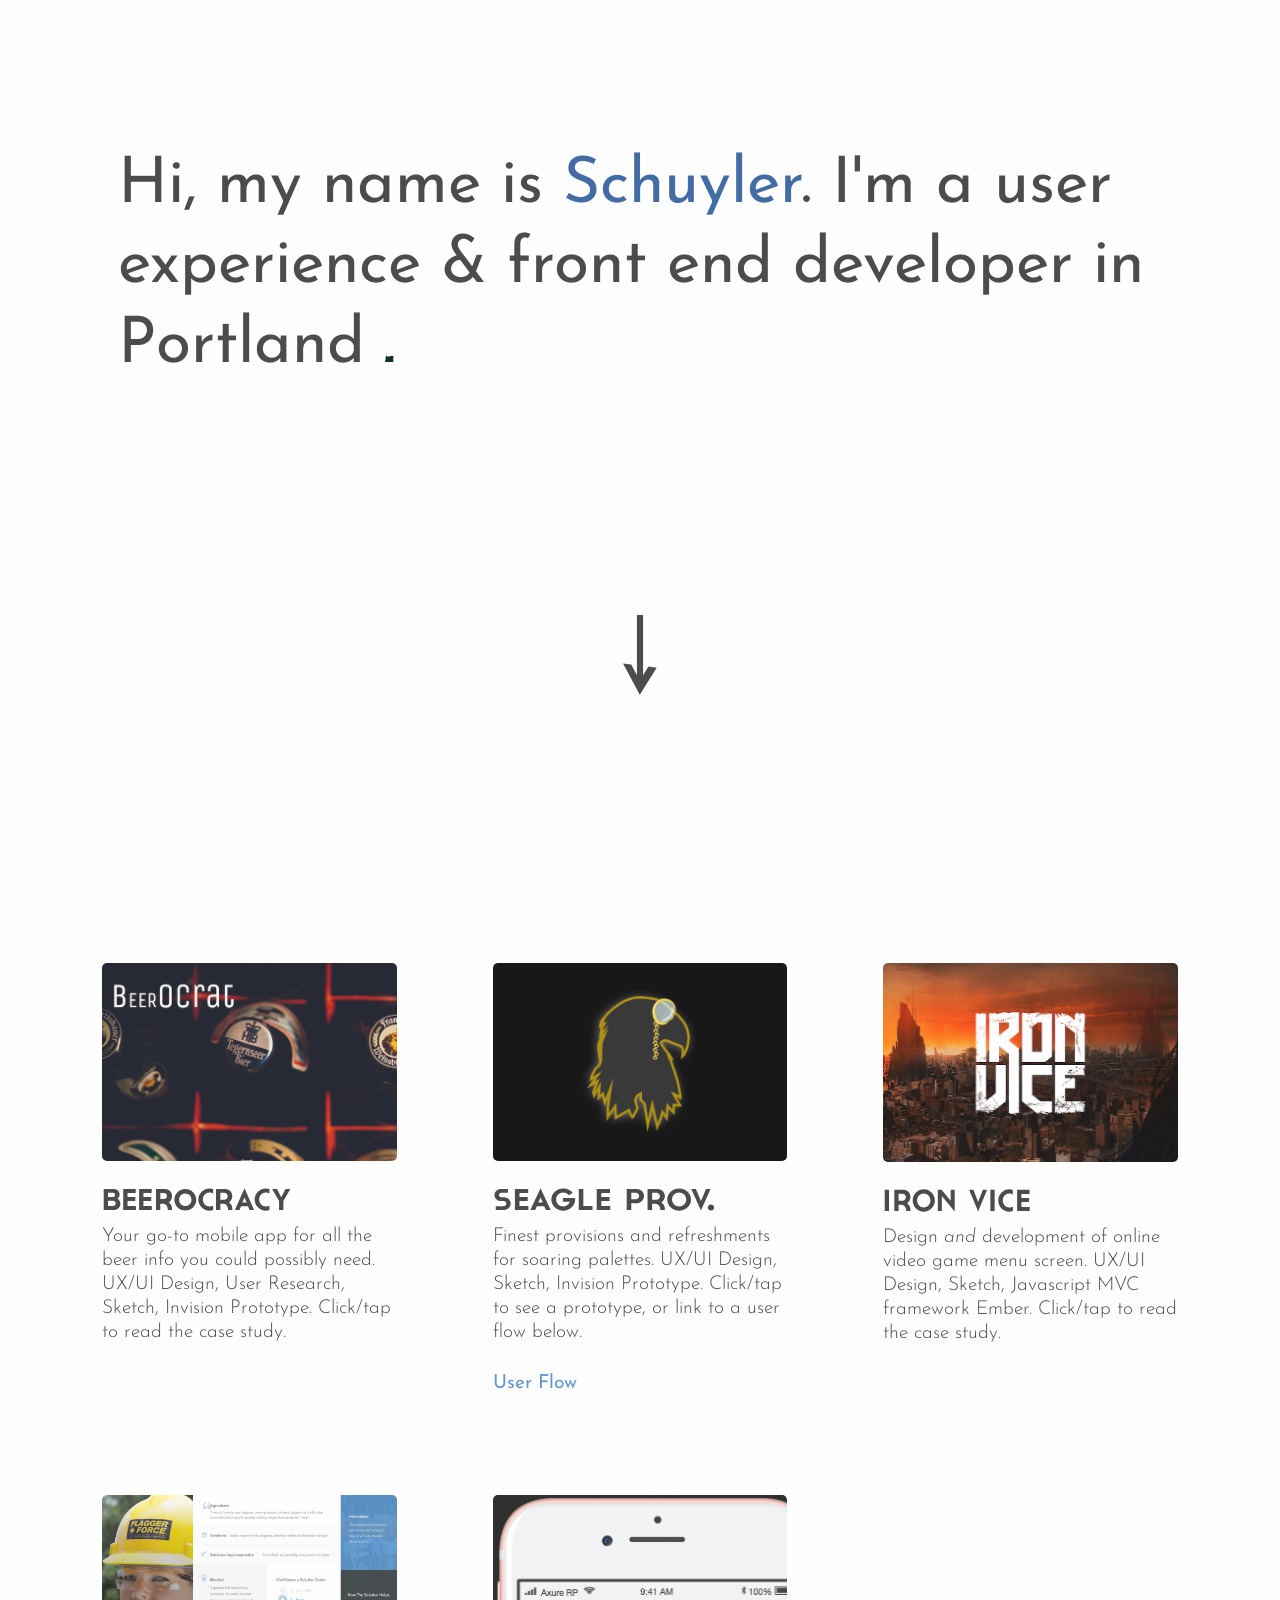
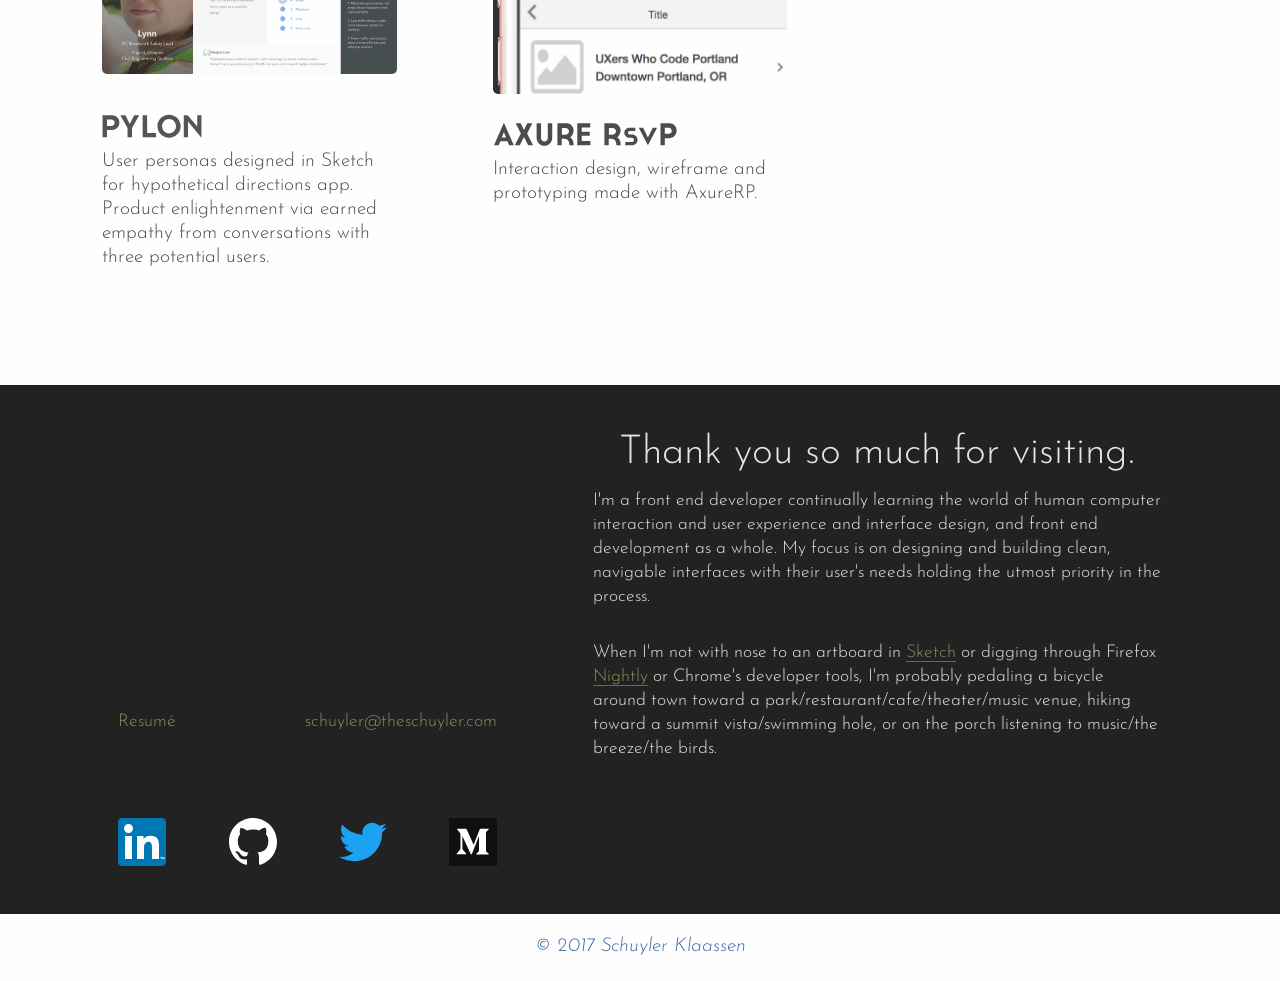
==== index.html @ a5e2790e "thank you, come again" ====
<!DOCTYPE html>
<html lang="en">

<head>
    <meta charset="utf-8">
    <meta http-equiv="x-ua-compatible" content="ie=edge">
    <meta name="viewport" content="width=device-width, initial-scale=1">
    <title>Schuyler Klaassen</title>
    <meta name="description" content="Personal portfolio website of Schuyler Klaassen">

    <link rel="stylesheet" type="" href="styles/css/new_home.css">
    
    <script src="https://cdnjs.cloudflare.com/ajax/libs/jquery/2.1.3/jquery.min.js"></script>
    
</head>

<body>
    <!-- <div id="contain"> -->
    <main>

        <section id="intro">

            <h1>Hi,&nbsp;my&nbsp;name is
                <span class="under"><a title="sky + ler" href="#info">Schuyler</a>.</span><span id="dot" aria-hidden="true">.<br></span> I'm a user experience&nbsp;& front end developer in Portland<span class="period" aria-hidden="true" alt="Here be extraneous content in the form of the outline of Oregon as a period/full-stop">
                    <svg width="9px" height="7px" viewBox="0 0 9 7" version="1.1" xmlns="http://www.w3.org/2000/svg" xmlns:xlink="http://www.w3.org/1999/xlink"><g id="Page-1" stroke="none" stroke-width="1" fill="none" fill-rule="evenodd"><g id="oregon" fill="#0D3326"><path d="M1.64315501,0.711478099 C1.67371301,0.683824098 1.68585701,0.683692098 1.73289302,0.710576099 C1.76281302,0.727648099 1.81979302,0.7588661 1.85948102,0.7799421 C1.90189702,0.802448101 1.93718502,0.841388101 1.94501702,0.874344102 C1.95236502,0.905210103 1.96576302,0.940344104 1.97478302,0.952444104 C2.01563702,1.0071361 2.02151102,1.12026011 1.98633302,1.17396211 C1.94686502,1.23419811 1.95852502,1.27597611 2.01218302,1.26653811 C2.05972502,1.25815611 2.07457502,1.31212211 2.02947502,1.32941411 C1.98514502,1.34644211 1.82029902,1.30004411 1.82029902,1.27056411 C1.82029902,1.25894811 1.78811302,1.25078611 1.74879902,1.25243611 C1.75955702,1.27093811 1.79739702,1.28939611 1.81444702,1.30644611 C1.83149702,1.32349611 1.85959102,1.33744411 1.87686102,1.33744411 C1.89773902,1.33744411 1.90829902,1.36177611 1.90829902,1.40986811 C1.90829902,1.46662811 1.92968302,1.50328012 2.00729902,1.57944412 C2.06174902,1.63288212 2.10581502,1.66711412 2.10522102,1.65552012 C2.10462702,1.64392612 2.06509302,1.59484412 2.01737502,1.54644412 C1.91395302,1.44154811 1.90053302,1.35944411 1.98677302,1.35944411 C2.03950702,1.35944411 2.04280702,1.36553811 2.03627302,1.45118411 L2.02929902,1.54292412 L2.12352502,1.54813812 C2.17535702,1.55099812 2.24184103,1.56912612 2.27125503,1.58839812 C2.30069103,1.60767012 2.36411703,1.62344412 2.41223103,1.62344412 C2.46034503,1.62344412 2.50581903,1.63334412 2.51329903,1.64544412 C2.53268103,1.67679412 2.62688503,1.67263612 2.70797704,1.63684212 C2.79397504,1.59889212 2.96152704,1.53544412 2.97573904,1.53544412 C2.98154704,1.53544412 2.98629904,1.56903812 2.98629904,1.61009012 C2.98629904,1.65829212 2.99879504,1.68953212 3.02158704,1.69826612 C3.04171704,1.70601012 3.05146304,1.72589812 3.04426904,1.74462012 C3.03731704,1.76274812 3.04378504,1.77744412 3.05870104,1.77744412 C3.07355104,1.77744412 3.09808104,1.79724412 3.11319505,1.82144412 C3.12830905,1.84564412 3.15297105,1.86513612 3.16797505,1.86478412 C3.18300105,1.86441012 3.17798505,1.85402612 3.15679905,1.84168412 C3.13561305,1.82934212 3.11829905,1.80727612 3.11829905,1.79262412 C3.11829905,1.77797212 3.09495704,1.74081412 3.06642304,1.71005812 C2.94914104,1.58358012 2.99490104,1.41605011 3.14366505,1.42724811 C3.18416705,1.43030611 3.25896705,1.42540011 3.30987505,1.41633611 C3.46429305,1.38890211 3.49229905,1.40909811 3.49229905,1.54791812 C3.49229905,1.61365412 3.48239905,1.66744412 3.47029905,1.66744412 C3.45725305,1.66744412 3.44829905,1.74811812 3.44829905,1.86544412 L3.44829905,2.06344413 L3.33898105,2.06344413 C3.24499705,2.06344413 3.23135705,2.05805413 3.24165305,2.02494413 C3.21509905,2.04639413 3.21003905,2.07367413 3.21749705,2.08577413 C3.22497705,2.09787413 3.21560505,2.11369213 3.19668505,2.12095213 C3.17778705,2.12821213 3.16229905,2.14845213 3.16229905,2.16594213 C3.16229905,2.18701813 3.17934905,2.17931813 3.21294305,2.14306213 C3.24924305,2.10390213 3.29137305,2.08641213 3.36144305,2.08141813 L3.45929905,2.07444413 L3.46565705,1.88194412 C3.46915505,1.77608012 3.48151905,1.68944412 3.49315705,1.68944412 C3.50479505,1.68944412 3.51429905,1.63519212 3.51429905,1.56886212 C3.51429905,1.40021011 3.69841706,1.37389811 3.74094306,1.53647812 C3.75546306,1.59202812 3.81046306,1.59128012 3.86695906,1.53478412 C3.89718706,1.50455612 3.93095706,1.49329212 3.97145906,1.49998012 C4.00437106,1.50539212 4.03873507,1.51065012 4.04779907,1.51164012 C4.05686307,1.51263012 4.06429907,1.54345212 4.06429907,1.58012612 C4.06429907,1.62036412 4.07796107,1.65206612 4.09875107,1.66005212 C4.12510707,1.67017212 4.13047507,1.69448212 4.12158707,1.76384812 L4.11001507,1.85444412 L4.13419307,1.76835812 C4.15489507,1.69465812 4.15295907,1.67833412 4.12068507,1.65475012 C4.01603106,1.57821212 4.24135507,1.35359211 4.38054907,1.39567811 C4.41115107,1.40494011 4.41715707,1.40043011 4.40382507,1.37829811 C4.46524907,1.41286011 4.47343307,1.43615811 4.43488907,1.41235411 C4.44971707,1.46172211 4.81713908,1.39286211 4.86985108,1.33462811 C4.89035508,1.31196811 4.92108908,1.29344411 4.93816108,1.29344411 C4.95523308,1.29344411 4.99080709,1.28134411 5.01725109,1.26656011 C5.08118309,1.23078811 5.24882309,1.18562211 5.32219309,1.18441211 C5.35585309,1.18386211 5.39829109,1.16221411 5.4211931,1.13394411 C5.4476591,1.10127411 5.4874791,1.08343211 5.5382991,1.08149611 C5.5806491,1.07986811 5.6845991,1.07304811 5.7692991,1.06633811 C5.8539991,1.05962811 5.93429911,1.05353411 5.94771911,1.05278611 C5.96116111,1.05203811 6.00793311,1.02715611 6.05166911,0.997478105 C6.12840511,0.945404104 6.14886511,0.942984104 6.63774912,0.928090103 L7.14429913,0.912668103 L7.14729113,0.965556104 C7.17193113,0.907322103 7.22275113,0.901184103 7.80346315,0.893066103 C8.27373516,0.886466102 8.27573716,0.886642102 8.30042116,0.935790103 C8.31406116,0.962938104 8.34164916,1.0033081 8.36175716,1.02552811 C8.38184316,1.04772611 8.39829916,1.07751411 8.39829916,1.09168211 C8.39829916,1.11542011 8.40764916,1.11953411 8.47780716,1.12661811 C8.49129316,1.12798211 8.51604316,1.14025811 8.53280716,1.15389811 C8.54959316,1.16753811 8.58204316,1.18225611 8.60494516,1.18656811 C8.64456716,1.19407011 8.66568717,1.21954611 8.69356117,1.29344411 C8.70042517,1.31159411 8.71826717,1.34353811 8.73320517,1.36441611 C8.75533717,1.39532611 8.75331317,1.41437811 8.72235917,1.46680411 C8.70141517,1.50224612 8.68429917,1.54516812 8.68429917,1.56221812 C8.68429917,1.57926812 8.66126517,1.64207812 8.63310516,1.70183012 C8.60494516,1.76156012 8.56950316,1.86984412 8.55436716,1.94244413 C8.50110516,2.19775413 8.42185412,2.24378046 8.42968612,2.29209246 C8.44557012,2.38994847 8.33997716,2.65885214 8.26240516,2.69420614 C8.22430116,2.71156414 8.19715316,2.76011814 8.15856515,2.87990815 C8.12983315,2.96911815 8.09164115,3.06453215 8.07366715,3.09194415 C8.03582715,3.14969415 8.01846915,3.31124015 8.04812515,3.32956616 C8.08143315,3.35015816 8.07087315,3.40544416 8.03360515,3.40544416 C7.94417515,3.40544416 8.13498115,3.51746816 8.23193516,3.52189016 C8.29868316,3.52492616 8.33203516,3.53627816 8.33214516,3.55601216 C8.33223316,3.57227016 8.35141716,3.59055216 8.37478116,3.59666816 C8.42095916,3.60874616 8.41332516,3.66673816 8.36144916,3.69804416 C8.32649116,3.71914216 8.32286116,3.79301817 8.35579516,3.81336817 C8.36873116,3.82135417 8.37233916,3.84421217 8.36382516,3.86416617 C8.35531116,3.88412017 8.34961316,3.92317017 8.35115316,3.95095617 C8.35271516,3.97874217 8.34021916,4.02329217 8.32338916,4.04995617 C8.29707716,4.09169017 8.30204916,4.28964618 8.35907316,5.4691102 C8.39550516,6.22296222 8.42007916,6.84499023 8.41367716,6.85139223 C8.40727516,6.85779423 8.22546716,6.87165423 8.00966915,6.88217023 C7.79387115,6.89270823 7.51088514,6.90692023 7.38079914,6.91376223 L7.14429913,6.92623623 L7.14302313,6.74434023 C7.14234113,6.64428423 7.13398113,6.52284422 7.12447713,6.47444422 C7.11424713,6.42230422 7.11156313,6.49525622 7.11787713,6.65345823 L7.12854713,6.92049423 L6.75692312,6.93387023 C6.55252112,6.94124023 6.26403511,6.95164623 6.11579911,6.95701423 C5.91694111,6.96418623 5.8462111,6.95989623 5.8459691,6.94060223 C5.8179851,6.95730023 5.5662171,6.96693623 4.96079909,6.97274423 L4.10829907,6.98095023 L2.52429903,6.94286823 L2.52033903,6.84065623 L2.51637903,6.73844423 L2.50812903,6.84294423 L2.49987903,6.94744423 L2.08616902,6.94744423 C1.85862302,6.94744423 1.62683101,6.94119623 1.57106101,6.93354023 L1.46968501,6.91965823 L1.46268901,6.67504023 L1.45571501,6.43044422 L1.45100701,6.68967023 L1.44629901,6.94891823 L1.121799,6.93422223 C0.940100998,6.92599423 0.783328995,6.90872423 0.765574994,6.89499623 C0.767598994,6.92645623 0.737040994,6.92966823 0.56799299,6.92036223 C0.330238985,6.90727223 0.228180983,6.84103023 0.207984982,6.68665623 C0.202220982,6.64254623 0.184664982,6.54447023 0.168978981,6.46874622 C0.142446981,6.34061822 0.143348981,6.32891422 0.182046982,6.30062222 C0.217136982,6.27497022 0.219094982,6.26474022 0.194652982,6.23528222 C0.173554981,6.20985022 0.171464981,6.18378022 0.186974982,6.13929622 C0.216432982,6.05477221 0.195620982,5.94004221 0.13272298,5.84029421 C0.0452949786,5.70165021 0.0393989784,5.66889221 0.0854229794,5.5779442 C0.163258981,5.4241862 0.452448987,5.4995142 0.438896987,5.67001421 C0.437400987,5.68895621 0.441316987,5.75570421 0.447608987,5.81833821 L0.459070988,5.93223221 L0.540184989,5.92068221 C0.58997099,5.91357621 0.643848992,5.88524021 0.679686992,5.84729021 C0.711784993,5.81330021 0.756334994,5.78078421 0.778686994,5.77502021 C0.806230995,5.76791421 0.799850995,5.76373421 0.758798994,5.76199621 C0.720694993,5.76039021 0.698298993,5.77073021 0.698298993,5.78991421 C0.698298993,5.82764421 0.618790991,5.88099421 0.540778989,5.89562421 C0.478672988,5.90726221 0.433902987,5.77744021 0.468706988,5.68669021 C0.498076988,5.6101742 0.354922985,5.4734442 0.245450983,5.4734442 C0.13300898,5.4734442 0.136242981,5.4842902 0.189680982,5.2860042 C0.212450982,5.2015462 0.237376983,5.10520819 0.245098983,5.07194419 C0.254558983,5.03117819 0.273258983,5.01144419 0.302452984,5.01144419 C0.336178985,5.01144419 0.348982985,4.99140219 0.360246985,4.92091419 C0.371356986,4.85150419 0.379364986,4.83867819 0.394610986,4.86591419 C0.431196987,4.93132019 0.507624989,4.91112419 0.489122988,4.84094419 C0.480366988,4.80765819 0.471852988,4.76275619 0.470246988,4.74110819 C0.468618988,4.71948219 0.455154987,4.69429218 0.440326987,4.68514018 C0.400088986,4.66032418 0.447036987,4.50621418 0.495832988,4.50289218 C0.463954988,4.48221218 0.461006988,4.47176218 0.479772988,4.43671618 C0.504082988,4.39126418 0.679598992,4.39498218 0.730198993,4.44201818 C0.760954994,4.47059618 0.786298995,4.46569018 0.786298995,4.43112818 C0.786298995,4.39168218 0.740076994,4.35419418 0.680148992,4.34504218 C0.493258988,4.31653018 0.474800988,4.14924217 0.656366992,4.12953017 L0.775298994,4.11661617 L0.658258992,4.11303017 C0.543704989,4.10951017 0.479222988,4.01114817 0.59080699,4.01011417 C0.627722991,4.00976217 0.698298993,3.96083417 0.698298993,3.93557817 C0.698298993,3.92761417 0.670490992,3.91058617 0.636522991,3.89778217 L0.57474699,3.87446217 L0.59564699,3.69494216 L0.616546991,3.51544416 L0.706922993,3.51159416 L0.797298995,3.50776616 L0.701598993,3.49923016 C0.615490991,3.49155216 0.607174991,3.48587616 0.618790991,3.44258016 C0.625896991,3.41609216 0.631836991,3.37713016 0.631990991,3.35594416 C0.632166991,3.33478016 0.639734991,3.31861016 0.648798992,3.32004016 C0.745774994,3.33535216 0.765860994,3.29700615 0.696956993,3.22810215 C0.640284991,3.17143015 0.647698992,3.08644415 0.709298993,3.08644415 C0.760932994,3.08644415 0.808298995,3.05949415 0.808298995,3.03014615 C0.808298995,3.01875015 0.793448995,3.00944415 0.775298994,3.00944415 C0.757148994,3.00944415 0.742298994,2.99884015 0.742298994,2.98588215 C0.742298994,2.97290215 0.729054993,2.94905415 0.712862993,2.93286215 C0.674802992,2.89482415 0.686682992,2.66745414 0.730154993,2.60108014 C0.747468994,2.57465814 0.756136994,2.53200014 0.749404994,2.50628214 C0.725688993,2.41555414 0.796550995,2.34944413 0.917550997,2.34944413 L1.025769,2.34944413 L1.034195,2.44294414 C1.041499,2.52403614 1.043127,2.51965814 1.046449,2.40994414 C1.049419,2.31252813 1.042995,2.28344413 1.018509,2.28344413 C0.996398999,2.28344413 0.984188999,2.25161013 0.978468999,2.17894413 L0.970218999,2.07444413 L0.966258999,2.18833813 C0.963068998,2.28034213 0.969690999,2.30414613 1.000799,2.31228613 C1.021963,2.31780813 0.976752999,2.32348413 0.900324997,2.32489213 C0.751692994,2.32762013 0.732772993,2.29552213 0.822532995,2.19302413 C0.844906996,2.16746013 0.847854996,2.14262213 0.833114996,2.10385813 C0.820112995,2.06962613 0.820772995,2.03570213 0.834940996,2.01038013 C0.849768996,1.98387013 0.849878996,1.95463213 0.835248996,1.92253412 C0.819408995,1.88775212 0.821542995,1.86317812 0.842970996,1.83389612 C0.863848996,1.80531812 0.866202996,1.78142612 0.850934996,1.75289212 C0.834346996,1.72189412 0.836282996,1.71511812 0.859272996,1.72394012 C0.902040997,1.74035212 0.948790998,1.67620012 0.928286998,1.62923012 C0.918980997,1.60789012 0.913348997,1.57808012 0.915790997,1.56294412 C0.918232997,1.54780812 0.903866997,1.53544412 0.883868997,1.53544412 C0.839186996,1.53544412 0.859250996,1.42487211 0.909058997,1.39684411 C0.953828998,1.37163211 0.947580998,1.32087811 0.896298997,1.29344411 C0.837756996,1.26211611 0.840462996,1.22817011 0.901798997,1.22445211 L0.951298998,1.22146011 L0.901446997,1.21186811 C0.843894996,1.20082411 0.834170996,1.01437411 0.886750997,0.930444103 C0.905626997,0.900326103 0.909102997,0.853488102 0.897794997,0.7819441 C0.878610997,0.660570097 0.879358997,0.659954097 0.957590998,0.732510099 C1.044117,0.812722101 1.105475,0.7558521 1.040707,0.655444097 C1.096103,0.690820098 1.192441,0.683252098 1.251357,0.634170097 C1.31704901,0.579456096 1.30523501,0.576684096 1.38986901,0.666444098 C1.46983901,0.751232099 1.57799101,0.7704601 1.64315501,0.711478099 Z"id="Shape"></path></g></g></svg></span>
            </h1>
            <div class="chevron hop">
                <img src="img/ArrowJosefin2.svg" alt="">
            </div>

        </section>

        <section id="work">

            <article class="tile">
                <a class="project" href="beerocrat-casestudy.html" target="_blank">
                    <img class="card" src="img/beerocrat-search-page.png" alt="Beerocrat mobile app design Sketch Invision Prototype">

                    <div class="svg-title beer"></div>
                    
                    <p class="desc">Your go-to mobile app for all the beer info you could possibly need. UX/UI Design, User Research,
                        Sketch, Invision Prototype. Click/tap to read the case study.</p>
                </a>
            </article>

            <article class="tile">
                <a class="project" href="https://invis.io/PED0DJARA" target="_blank">
                    
                    <img class="card" src="img/Seagle_noeye_logo.png" alt="Seagle Food Shop, Caterer">
                    
                    <div class="svg-title seagle"></div>

                    <p class="desc">Finest provisions and refreshments for soaring palettes. UX/UI Design, Sketch, Invision Prototype.
                    Click/tap to see a prototype, or link to a user flow below.</p>
                    
                </a>
                <a class="link" href="seagle-flow.html" target="_blank">User Flow</a>

            </article>

            <article class="tile">

                <a class="project" href="ironvice-casestudy.html" target="_blank">
                    <img class="card" src="img/IronViceWebsite.png" alt="Iron Vice Intro .png Javascript MVC Ember">
                    
                    <div class="svg-title ironvice"></div>
                    
                    <p class="desc">Design <i>and</i> development of online video game menu screen. UX/UI Design, Sketch, Javascript MVC framework Ember. Click/tap to read the case study.</p>
                </a>
            </article>
            
            <article class="tile" id="page">
                <a id="modal_open" class="project" data-action="modal-open">
                    <picture>
                        <source class="card" srcset="img/Persona-Lynn90.webp" type="image/webp" />
                        <source class="card" srcset="img/Persona-Lynn90.jpg" type="image/jpeg" />
                        <img class="card" src="img/Persona-Lynn90.jpg" alt="card cover image for pylon app user personas modal." />
                    </picture>
                    <div class="svg-title pylon"></div>

                    <p class="desc">User personas designed in Sketch for hypothetical directions app. Product enlightenment via earned empathy from conversations with three potential users.</p>
                </a>
            </article>

            <article class="tile">
                
                <a class="project" href="rsvp.html" target="_blank">
                    <img class="card" src="img/axure-iphone.png" alt="Screenshot of wireframe, prototype example in Axure RP">
            
                    <div class="svg-title axure"></div>
            
                    <p class="desc">Interaction design, wireframe and prototyping made with AxureRP.<br><br></p>
                </a>
            </article>

                                <div id="lightbox" class="modal-overlay" aria-hidden="true" aria-labelledby="modal_title" role="dialog">


                                    <div class="bxslider" id="modal_holder">
                                        <h3 id="modal_title">User Personas - Pylon</h3>
                                        <picture class="lynn">
                                            <source srcset="img/Persona-Lynn90.webp" type="image/webp"/> 
                                            <source srcset="img/Persona-Lynn90.jpg" type="image/jpeg"/> 
                                            <img src="img/Persona-Lynn90.jpg" alt="card cover image for pylon app user personas modal." />
                                        </picture>
                                        <hr>
                                        <picture class="amanda">
                                            <source srcset="img/Persona-Amanda90.webp" type="image/webp" />
                                            <source srcset="img/Persona-Amanda90.jpg" type="image/jpeg" />
                                            <img src="img/Persona-Amanda90.jpg" alt="">
                                        </picture>
                                        <hr>
                                        <picture class="walter">
                                            <source srcset="img/Persona-Walter90.webp" type="image/webp" />
                                            <source srcset="img/Persona-Walter90.jpg" type="image/jpeg" />
                                            <img src="img/Persona-Walter90.jpg" alt="">
                                        </picture>
                                        
                                        <button class="btn-close" id="modal_close" type="button" aria-label="close">
                                            &times;
                                        </button>
                                    </div>
                                </div>

        </section>

        <section id="info">

            <div class="info-container">
                <article class="contact_info">
    
                    <div class="self" title="So meta, dog">
                    </div>
    
                    <div class="access">
    
                        <a target="_blank" class="personal" href="img/SchuylerKlaassen.pdf">Resumé</a>
    
                        <a class="personal" href="mailto:schuyler@theschuyler.com">schuyler@theschuyler.com</a>
                    </div>
    
                    <div class="icon-row">
    
                        <a class="social" title="Linkedin Account" href="https://www.linkedin.com/in/schuylermarinus/">
                            <div class="logo linkedin"></div>
                        </a>
                        <a class="social" title="Github Account" href="https://github.com/schuylermk ">
                            <div class="logo github"></div>
                        </a>
    
                        <a class="social" title="Twitter Profile" href="https://twitter.com/OrenNorwalk">
                            <div class="logo twitter"></div>
                        </a>
    
                        <a class="social" title="Medium bookmarked articles" href="https://medium.com/@schuylermk/has-recommended">
                            <div class="logo medium"></div>
                        </a>
    
                    </div>
                </article>
    
                <article class="statement">
    
                    <h3>Thank you so much for visiting.</h3>
    
                    <p>I'm a front end developer continually learning the world of human computer interaction and user experience and interface design, and front end development as a whole. My focus is
                        on designing and building clean, navigable interfaces with their user's needs holding the utmost priority in the process.</p>
    
                    <p>When I'm not with nose to an artboard in
                        <a class="product sketch" target="_blank" href="https://www.sketchapp.com/features/">Sketch</a> or digging through Firefox
                        <a class="product nightly" target="_blank" href="https://www.mozilla.org/en-US/firefox/channel/desktop/#nightly">Nightly</a> or Chrome's developer tools, I'm probably pedaling a bicycle around town toward a park/restaurant/cafe/theater/music
                        venue, hiking toward a summit vista/swimming hole, or on the porch listening to music/the breeze/the
                        birds.
                    </p>
    
                    <!--<h3>Writing</h3>-->
                </article>
            </div>

        </section>

        <footer>
            <a href="#">
                <i>&copy; 2017 Schuyler Klaassen</i>
            </a>
        </footer>

    </main>
    <!-- </div> -->
    <script src="scripts/script.js"></script>
</body>

</html>
---- styles/css/new_home.css ----
/*
	0. Typography
	1. CSS Reset & Clearfix	
	2. Document Setup
	3. Page Layout
*/
/* ------------------------------------------- */
/*	0. Typography */
/* ------------------------------------------- */
@import url("https://fonts.googleapis.com/css?family=Josefin+Sans:100,100i,200,200i,300,300i,400,400i|Josefin+Slab:200,200i,300,300i,400,400i|Lato:200,200i,300,300i,400,400i|Source+Sans+Pro:200,200i,300,300i,400,400i|Trirong:200,200i,300,300i,400,400i|Unica+One");
@font-face {
  font-family: 'Cassannet Regular';
  src: url("../typefaces/Cassannet/Cassannet-Regular.woff2") format("woff2"), url("../typefaces/Cassannet/Cassannet-Regular.woff") format("woff");
  font-weight: normal;
  font-style: normal; }
@font-face {
  font-family: 'Cassannet Bold';
  src: url("../typefaces/Cassannet/Cassannet-Bold.woff2") format("woff2"), url("../typefaces/Cassannet/Cassannet-Bold.woff") format("woff");
  font-weight: bold;
  font-style: normal; }
@font-face {
  font-family: 'Cassannet Outline';
  src: url("../typefaces/Cassannet/CassannetOutline-Regular.woff2"), format("woff2") url("../typefaces/Cassannet/CassannetOutline-Regular.woff") format("woff");
  font-weight: normal;
  font-style: normal; }
@font-face {
  font-family: 'Knile';
  src: url("typefaces/Knile/knile-regular-webfont.woff") format("woff"); }
:root {
  --color-bg-body: #fefefe;
  --color-text-light: #E1E7DC;
  --color-body-text-dark: #4C4C4C;
  --color-link-text: #37ABB8;
  --color-impact-dark: #436ca5;
  /* hex #143D66 */
  --color-impact-dim: rgba(59, 126, 194, 0.8);
  /* hex #287acc */
  --color-impact: #287acc;
  /* hex #287acc */
  --color-green-dark: #464c35;
  --color-green-soft: #82915f;
  /* hex #708C54 */
  --color-green-olive: #575e33;
  /* hex #575E33 */
  --disp-sans: 'Josefin Sans', sans-serif;
  --disp-serif: 'Josefin Slab', sans-serif;
  --para-type: 'Josefin Slab', serif;
  --cassannet-reg: 'Cassannet Regular', 'Josefin Sans', 'Trirong', 'Lato', sans-serif;
  --cassannet-outline: 'Cassannet Outline', 'Josefin Slab', 'Trirong', serif; }

/* http://meyerweb.com/eric/tools/css/reset/
   v2.0 | 20110126
   License: none (public domain)
*/
html, body, applet, object, iframe, blockquote, pre, abbr, acronym, address, big, cite, code, del, dfn, em, ins, kbd, q, s, samp, small, strike, strong, sub, sup, tt, var, b, u, i, center, dl, dt, dd, ol, ul, li, fieldset, form, label, legend, table, caption, tbody, tfoot, thead, tr, th, td, article, aside, canvas, details, embed, figure, figcaption, footer, header, hgroup, menu, nav, output, ruby, section, summary, time, mark, audio, video {
  margin: 0;
  padding: 0; }

ol, ul {
  list-style: none; }

* {
  box-sizing: border-box; }

/* ------------------------------------------- */
/*	1. CSS Reset
/* ------------------------------------------- */
/* ------------------------------------------- */
/*	2. Document setup
/* ------------------------------------------- */
* {
  box-sizing: border-box; }

body {
  color: var(--color-body-text-dark);
  background: var(--color-bg-body);
  font-size: 16px;
  position: absolute;
  overflow-x: hidden;
  /* ------------------------------------------- */
  	/*	3. Page Layout
  /* ------------------------------------------- */ }
  @media (min-width: 64em) {
    body {
      font-size: 1.2em;
      line-height: 1.8; } }
  @media (min-width: 85.375em) {
    body {
      font-size: 1.3em; } }
  @media (min-width: 120em) {
    body {
      font-size: 1.4em; } }
  @media (min-width: 160em) {
    body {
      font-size: 1.6em; } }
  body h1 {
    font-family: var(--disp-sans);
    font-weight: 400;
    line-height: 5rem; }
  body h3 {
    font-family: var(--disp-sans), sans-serif;
    font-size: 2.5rem;
    font-weight: 400;
    line-height: 3rem; }
  body h4 {
    font-family: var(--disp-sans), sans-serif;
    font-size: 2rem;
    font-weight: 400;
    line-height: 4rem; }
  body p {
    font-family: var(--disp-sans);
    font-weight: 300;
    line-height: 1.5rem; }
  body a {
    cursor: pointer;
    color: var(--color-body-text-dark);
    text-decoration: none; }
  body main {
    display: grid;
    grid-template-rows: repeat(auto-fill, minmax(5vh, 1fr));
    margin: 0 auto; }
    body main #intro {
      display: flex;
      grid-row: 2;
      flex-direction: column;
      margin: 0 auto;
      max-width: 88vw; }
      body main #intro h1 {
        font-size: 2.8rem;
        line-height: 4rem; }
        body main #intro h1 a {
          color: var(--color-impact-dark); }
        body main #intro h1 #dot {
          color: var(--color-bg-body);
          line-height: 0.2em;
          display: flex; }
        body main #intro h1 .period {
          display: inline; }
      body main #intro .chevron {
        margin: 0rem auto 5vw; }
        body main #intro .chevron img {
          height: 3rem; }
      body main #intro .hop {
        animation: bounce 3s infinite;
        animation-delay: 2s;
        animation-timing-function: cubic-bezier(0.25, 0.46, 0.45, 0.94); }
@keyframes bounce {
  0%,
				15%,
				40%,
				100% {
    transform: translateY(0); }
  6% {
    transform: translateY(2rem); }
  25% {
    transform: translateY(3.5rem); } }
    body main #work {
      display: grid;
      grid-row: 4;
      grid-gap: 6rem;
      grid-template-columns: repeat(auto-fit, minmax(240px, 1fr));
      margin: 8rem auto 0;
      max-width: 88vw; }
      body main #work .tile .project {
        display: flex;
        flex-direction: column;
        justify-content: flex-start; }
        body main #work .tile .project .card {
          border-radius: 4px;
          margin-bottom: 1rem;
          opacity: 1;
          transition: all ease-out .3s;
          width: 100%; }
        body main #work .tile .project .svg-title {
          background-repeat: no-repeat;
          height: 3rem;
          max-width: 96%;
          transition: .25s; }
        body main #work .tile .project .beer {
          background-image: url("../../img/regular_beerocracy.svg"); }
        body main #work .tile .project .seagle {
          background-image: url("../../img/regular_seagle.svg"); }
        body main #work .tile .project .ironvice {
          background-image: url("../../img/regular_ironvice.svg"); }
        body main #work .tile .project .pylon {
          background-image: url("../../img/regular_pylon.svg"); }
        body main #work .tile .project .axure {
          background-image: url("../../img/regular_axure.svg"); }
        body main #work .tile .project .desc {
          margin-top: 0; }
      body main #work .tile .link {
        color: var(--color-impact-dim);
        display: inline-block;
        font-family: var(--disp-sans);
        transition: ease-in .2s;
        line-height: 1rem; }
        body main #work .tile .link:hover {
          color: var(--color-impact);
          transition: linear .2s; }
        body main #work .tile .link::after {
          background: var(--color-impact);
          content: '';
          display: block;
          height: 1.5px;
          width: 0;
          transition: width ease-out .2s; }
        body main #work .tile .link:hover::after {
          transition: width ease-out .2s;
          width: 100%; }
      body main #work .modal-overlay {
        justify-content: center;
        background: rgba(0, 0, 0, 0.8);
        height: 100vh;
        left: 0;
        display: flex;
        position: fixed;
        top: 0;
        transition: opacity .2s;
        width: 100vw;
        z-index: -1; }
        body main #work .modal-overlay h3 {
          color: var(--color-impact-dark);
          line-height: 0em;
          writing-mode: vertical-rl;
          display: table-caption;
          transform: rotate(180deg);
          position: fixed;
          top: 10vh;
          left: 10vw;
          display: none; }
        body main #work .modal-overlay .bxslider {
          position: relative;
          width: 80vw;
          height: 88vh;
          background: #fff;
          overflow-y: auto;
          align-self: center;
          border-radius: 4px;
          display: flex;
          flex-direction: column;
          align-items: center; }
          body main #work .modal-overlay .bxslider picture {
            padding: 4vw;
            background-repeat: no-repeat; }
          body main #work .modal-overlay .bxslider hr {
            border: 1px solid var(--color-text-light);
            width: 72vw;
            margin: 0 auto; }
          body main #work .modal-overlay .bxslider .btn-close {
            background: none;
            cursor: pointer;
            font-family: var(--disp-sans);
            font-size: 5em;
            position: fixed;
            right: 10vw;
            top: 5vh;
            z-index: 2; }
            body main #work .modal-overlay .bxslider .btn-close:hover {
              color: #df0029; }
            body main #work .modal-overlay .bxslider .btn-close:focus {
              outline: 1px dotted;
              border-radius: 50%; }
      body main #work .modal-overlay[aria-hidden="true"] {
        opacity: 0;
        visibility: hidden; }
      body main #work .modal-overlay[aria-hidden="false"] {
        opacity: 1;
        visibility: visible;
        z-index: 2; }
    body main #info {
      background-color: #222;
      grid-row: 5;
      margin-top: 10vw;
      width: 100vw; }
      body main #info .info-container {
        align-items: center;
        display: flex;
        flex-direction: column-reverse;
        grid-row: 5;
        padding: 2rem 1rem; }
        body main #info .info-container a,
        body main #info .info-container h1,
        body main #info .info-container h2,
        body main #info .info-container h3,
        body main #info .info-container h4,
        body main #info .info-container p {
          color: var(--color-text-light); }
        body main #info .info-container .contact_info {
          align-items: center;
          display: flex;
          flex-direction: column;
          justify-content: space-between;
          margin: 1rem 0; }
          body main #info .info-container .contact_info .self {
            background-image: url("https://lh3.googleusercontent.com/[base64]w811-h691-no");
            background-size: cover;
            border-radius: 5px;
            height: 225px;
            width: 300px;
            display: none; }
          body main #info .info-container .contact_info .access {
            display: flex;
            flex-direction: column;
            align-items: center;
            margin-top: -1rem; }
            body main #info .info-container .contact_info .access .personal {
              color: var(--color-green-soft);
              transition: ease-in .2s;
              font-family: var(--disp-sans);
              font-size: 1.1rem;
              font-weight: 300;
              margin: 1rem 0 2rem; }
              body main #info .info-container .contact_info .access .personal:hover {
                color: var(--color-impact-dark);
                transition: linear .2s; }
              body main #info .info-container .contact_info .access .personal::after {
                background: var(--color-impact);
                content: '';
                display: inherit;
                height: 1px;
                width: 0;
                transition: width ease-out .2s; }
              body main #info .info-container .contact_info .access .personal:hover::after {
                transition: width ease-out .2s;
                width: 100%; }
              body main #info .info-container .contact_info .access .personal:first-of-type {
                margin-bottom: 1rem; }
          body main #info .info-container .contact_info .icon-row {
            display: flex;
            justify-content: space-between;
            margin-top: 1rem;
            width: 86vw; }
            body main #info .info-container .contact_info .icon-row .medium {
              background: no-repeat url(../../img/Monogram.svg); }
            body main #info .info-container .contact_info .icon-row .twitter {
              background: no-repeat url(../../img/Twitter_Logo_Blue.svg); }
            body main #info .info-container .contact_info .icon-row .github {
              background: no-repeat url(../../img/Github_Logo_White.svg); }
            body main #info .info-container .contact_info .icon-row .linkedin {
              background: no-repeat url(../../img/Linkedin_Logo_Blue.svg); }
            body main #info .info-container .contact_info .icon-row .logo {
              background-size: cover;
              width: 3rem;
              height: 3rem; }
              body main #info .info-container .contact_info .icon-row .logo:hover {
                background-color: rgba(130, 173, 95, 0.1);
                transition: cubic-bezier(0.785, 0.135, 0.15, 0.86); }
        body main #info .info-container .statement {
          display: flex;
          flex-direction: column;
          margin: 1rem 0; }
          body main #info .info-container .statement h3 {
            font-family: var(--disp-sans);
            font-weight: 300;
            line-height: 1em;
            margin: 0;
            text-align: center; }
          body main #info .info-container .statement p {
            font-family: var(--disp-sans);
            font-size: 1.1rem;
            font-weight: 300;
            margin: 1rem 0; }
          body main #info .info-container .statement .product {
            color: var(--color-green-soft);
            transition: ease-in .2s;
            border-bottom: 1px solid var(--color-impact-dark); }
            body main #info .info-container .statement .product:hover {
              color: var(--color-impact-dark);
              transition: linear .2s; }
            body main #info .info-container .statement .product::after {
              background: var(--color-impact);
              content: '';
              display: inherit;
              height: 1px;
              width: 0;
              transition: width ease-out .2s; }
            body main #info .info-container .statement .product:hover::after {
              transition: width ease-out .2s;
              width: 100%; }
    body main footer {
      align-items: center;
      display: flex;
      flex-direction: column;
      grid-row: 6; }
      body main footer a {
        color: var(--color-impact-dark);
        font-family: var(--disp-sans), sans-serif;
        font-weight: 300;
        margin: 0.5rem; }
        body main footer a:hover {
          color: var(--color-impact); }
  @media screen and (min-width: 650px) {
    body main #intro {
      max-width: 84vw;
      grid-row: 2; }
      body main #intro h1 {
        font-size: 4rem;
        line-height: 5rem;
        padding: 3rem 0 3rem 1rem; }
        body main #intro h1 .period img {
          background-size: .2rem; }
        body main #intro h1 #dot {
          display: none; }
      body main #intro .chevron {
        margin: 10vw auto; }
        body main #intro .chevron img {
          height: 5rem; }
    body main #work {
      grid-gap: 6rem;
      max-width: 84vw;
      margin-bottom: 6rem; }
      body main #work .tile .project .card {
        border-radius: 5px;
        opacity: .9;
        transition: all ease-out .3s; }
      body main #work .tile .project:hover .card {
        box-shadow: 0 0.3rem 1.5rem 0rem var(--color-green-dark);
        opacity: 1;
        transform: translateY(-0.3rem);
        transition: opacity linear .2s box-shadow ease-in-out .2s; }
      body main #work .tile .project:hover .svg-title {
        transition: all ease-out .15s; }
      body main #work .tile .project:hover .beer {
        background-image: url("../../img/outline_beerocracy.svg"); }
      body main #work .tile .project:hover .seagle {
        background-image: url("../../img/outline_seagle.svg"); }
      body main #work .tile .project:hover .ironvice {
        background-image: url("../../img/outline_ironvice.svg"); }
      body main #work .tile .project:hover .pylon {
        background-image: url("../../img/outline_pylon.svg"); }
      body main #work .tile .project:hover .axure {
        background-image: url("../../img/outline_axure.svg"); }
    body main #info {
      margin: 0 auto;
      width: 100vw; }
      body main #info .info-container {
        align-items: flex-start;
        display: grid;
        grid-template-columns: 2fr 3fr;
        grid-gap: 6rem;
        margin: 0 auto;
        width: 84vw; }
        body main #info .info-container .contact_info .self {
          display: flex;
          width: 100%; }
        body main #info .info-container .contact_info .access {
          flex-flow: row wrap;
          justify-content: space-between;
          margin: 2rem auto;
          width: 100%; }
          body main #info .info-container .contact_info .access .personal:first-of-type {
            margin: 0 2rem 1rem 0; }
        body main #info .info-container .contact_info .icon-row {
          width: 100%; }
        body main #info .info-container .statement .sketch:hover {
          border-bottom: 1px solid #fcc530;
          color: #fcc530; }
        body main #info .info-container .statement .nightly:hover {
          border-bottom: 1px solid #AE44F6;
          color: #AE44F6; }
        body main #info .info-container .statement p:last-of-type {
          margin-bottom: 2rem; }
    body main footer a {
      margin: 1rem; } }
  @media (min-width: 300px) and (max-width: 370px) {
    body main #intro h1 {
      font-size: 2.8rem;
      line-height: 3.5rem; } }
  @media screen and (min-width: 371px) and (max-width: 769px) {
    body main #intro h1 {
      font-size: 3.4rem;
      line-height: 4rem; } }
  @media screen and (min-width: 1382px) {
    body main #intro {
      max-width: 84vw; }
      body main #intro h1 {
        font-size: 4.5rem;
        line-height: 6rem;
        padding: 6rem 0 3rem 4rem; }
    body main #work {
      max-width: 80vw; }
    body main #info .info-container {
      max-width: 80vw; } }
  @media screen and (min-width: 1558px) {
    body main #intro {
      max-width: 74vw; }
    body main #work {
      max-width: 70vw; }
    body main #info .info-container {
      max-width: 70vw; } }
  @media screen and (min-width: 1782px) {
    body main #intro {
      max-width: 60vw; }
    body main #work {
      max-width: 56vw; }
    body main #info .info-container {
      max-width: 56vw; } }
  @media screen and (min-width: 2220px) {
    body main #intro {
      max-width: 56vw; }
    body main #work {
      max-width: 48vw; }
    body main #info .info-container {
      max-width: 50vw; } }

/*# sourceMappingURL=new_home.css.map */
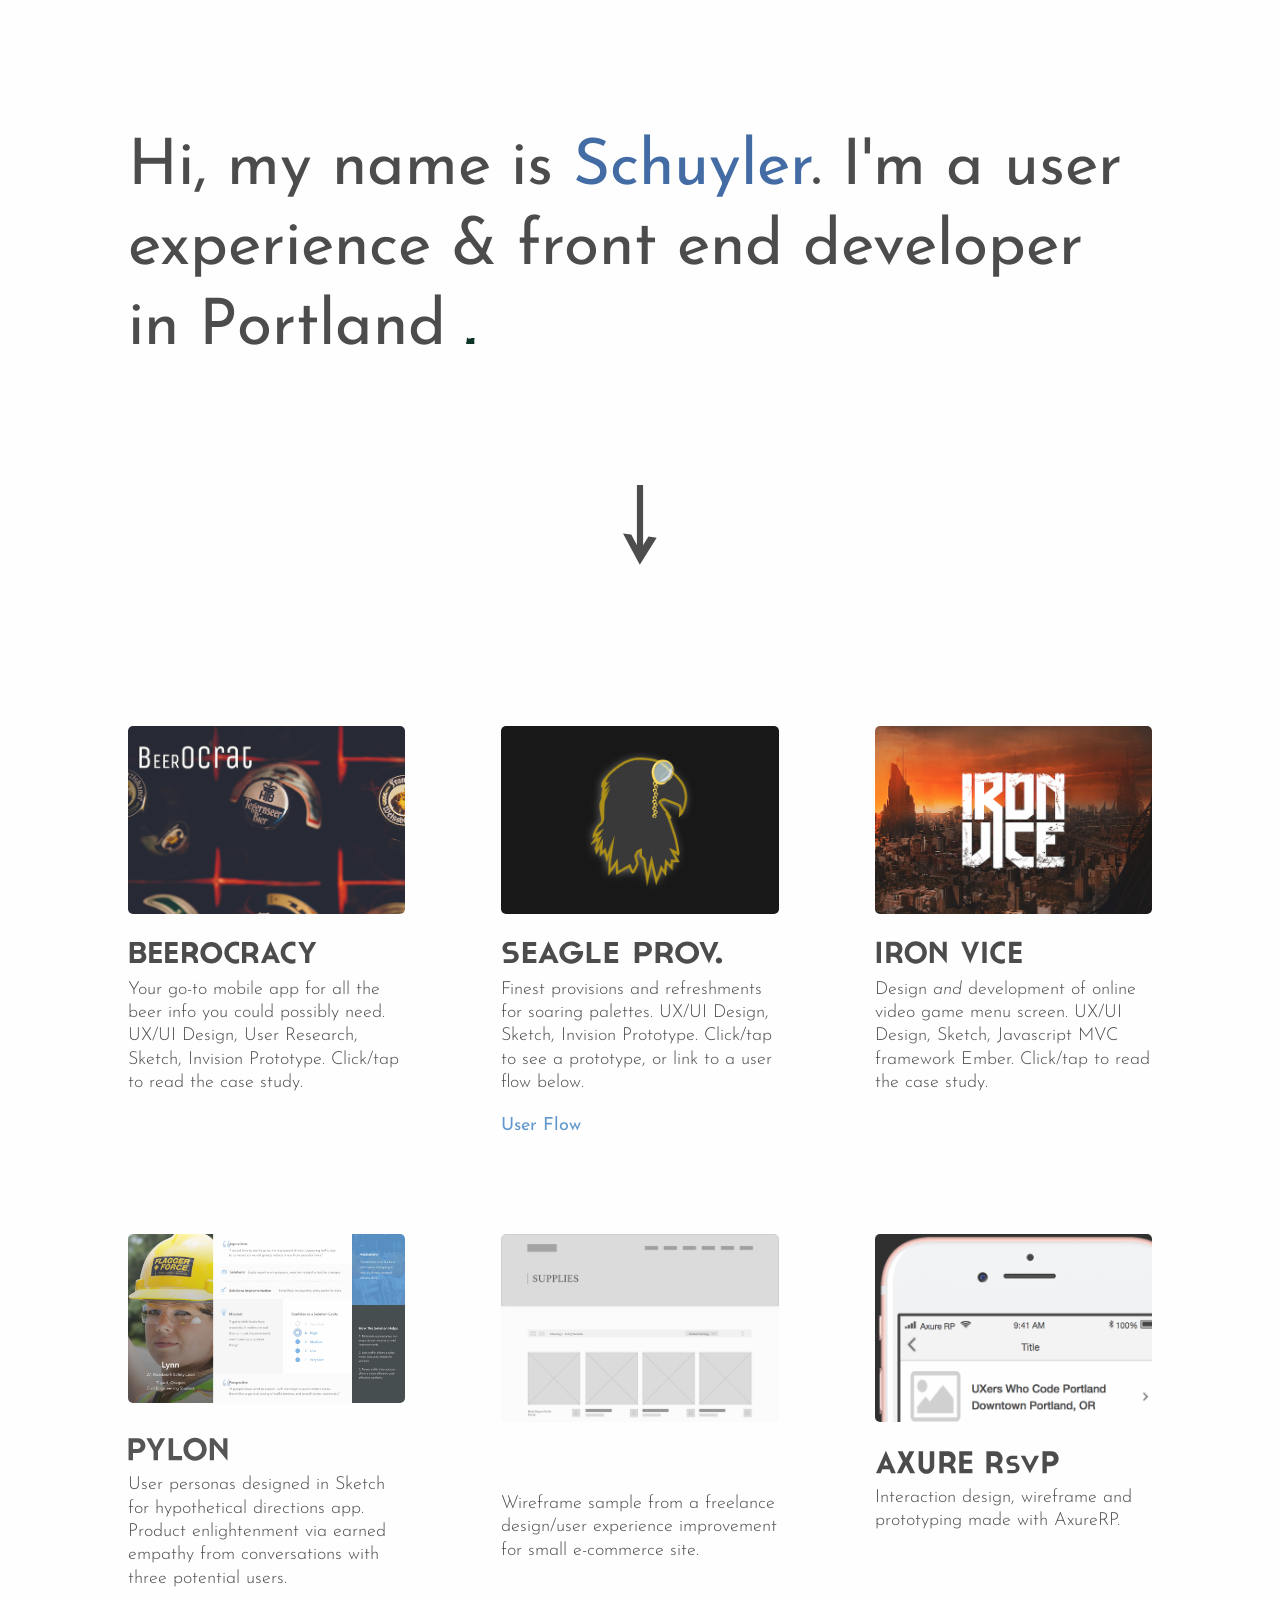
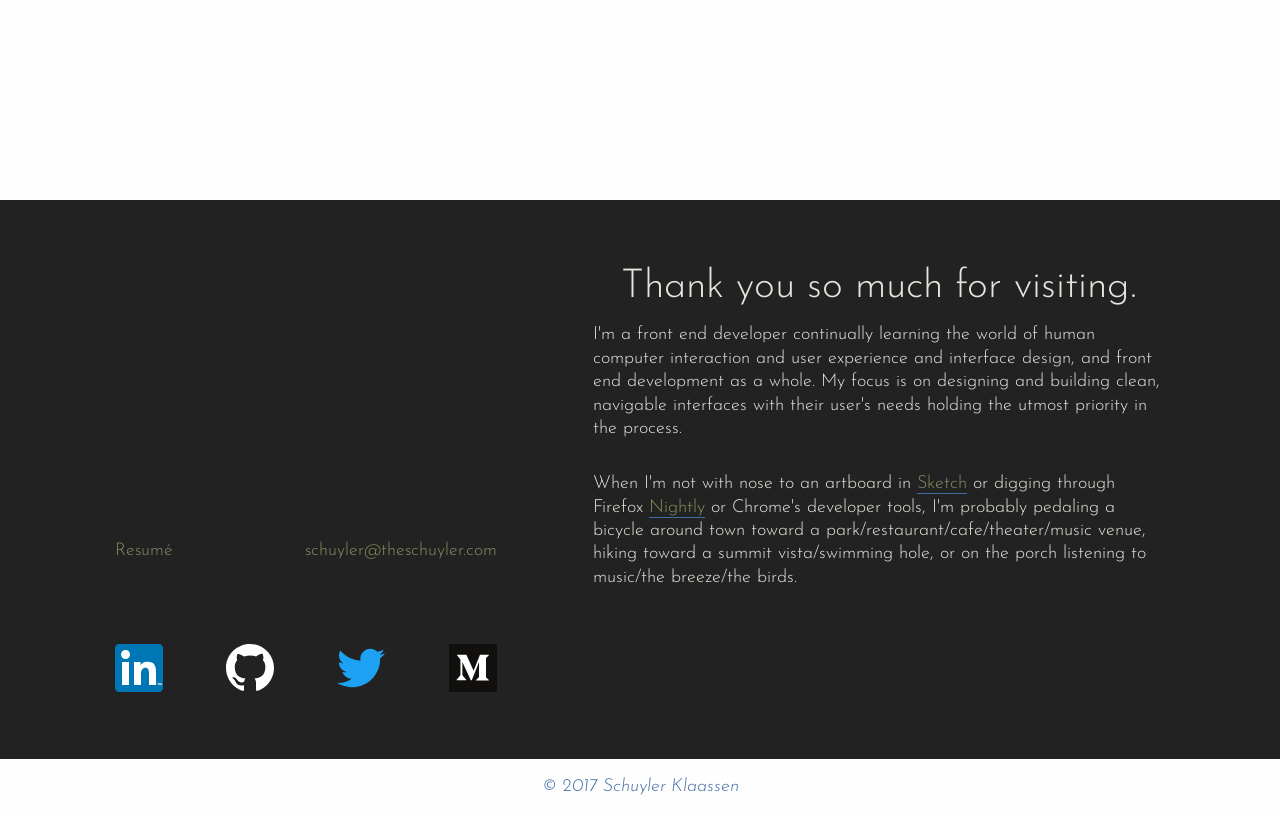
==== commit eed43fda: "Add modal for wireframes, and configure functionality through js" ====
--- a/index.html
+++ b/index.html
@@ -81,6 +81,17 @@
                     <p class="desc">User personas designed in Sketch for hypothetical directions app. Product enlightenment via earned empathy from conversations with three potential users.</p>
                 </a>
             </article>
+            
+            <article class="tile" id="page2">
+                <a id="modal_open2" class="project" data-action="modal-open">
+                    <picture>
+                        <img class="card" src="img/supplies-wireframe-tile.png" alt="card cover image for Supplies wireframe" />
+                    </picture>
+                    <div class="svg-title wireframe"></div>
+
+                    <p class="desc">Wireframe sample from a freelance design/user experience improvement for small e-commerce site.</p>
+                </a>
+            </article>
 
             <article class="tile">
                 
@@ -93,35 +104,54 @@
                 </a>
             </article>
 
-                                <div id="lightbox" class="modal-overlay" aria-hidden="true" aria-labelledby="modal_title" role="dialog">
-
-
-                                    <div class="bxslider" id="modal_holder">
-                                        <h3 id="modal_title">User Personas - Pylon</h3>
-                                        <picture class="lynn">
-                                            <source srcset="img/Persona-Lynn90.webp" type="image/webp"/> 
-                                            <source srcset="img/Persona-Lynn90.jpg" type="image/jpeg"/> 
-                                            <img src="img/Persona-Lynn90.jpg" alt="card cover image for pylon app user personas modal." />
-                                        </picture>
-                                        <hr>
-                                        <picture class="amanda">
-                                            <source srcset="img/Persona-Amanda90.webp" type="image/webp" />
-                                            <source srcset="img/Persona-Amanda90.jpg" type="image/jpeg" />
-                                            <img src="img/Persona-Amanda90.jpg" alt="">
-                                        </picture>
-                                        <hr>
-                                        <picture class="walter">
-                                            <source srcset="img/Persona-Walter90.webp" type="image/webp" />
-                                            <source srcset="img/Persona-Walter90.jpg" type="image/jpeg" />
-                                            <img src="img/Persona-Walter90.jpg" alt="">
-                                        </picture>
-                                        
-                                        <button class="btn-close" id="modal_close" type="button" aria-label="close">
-                                            &times;
-                                        </button>
-                                    </div>
-                                </div>
-
+            <div id="lightbox" class="modal-overlay" aria-hidden="true" aria-labelledby="modal_title" role="dialog">
+
+
+                <div class="bxslider" id="modal_holder">
+                    <h3 id="modal_title">User Personas - Pylon</h3>
+                    <picture class="lynn">
+                        <source srcset="img/Persona-Lynn90.webp" type="image/webp"/> 
+                        <source srcset="img/Persona-Lynn90.jpg" type="image/jpeg"/> 
+                        <img src="img/Persona-Lynn90.jpg" alt="card cover image for pylon app user personas modal." />
+                    </picture>
+                    <hr>
+                    <picture class="amanda">
+                        <source srcset="img/Persona-Amanda90.webp" type="image/webp" />
+                        <source srcset="img/Persona-Amanda90.jpg" type="image/jpeg" />
+                        <img src="img/Persona-Amanda90.jpg" alt="">
+                    </picture>
+                    <hr>
+                    <picture class="walter">
+                        <source srcset="img/Persona-Walter90.webp" type="image/webp" />
+                        <source srcset="img/Persona-Walter90.jpg" type="image/jpeg" />
+                        <img src="img/Persona-Walter90.jpg" alt="">
+                    </picture>
+                    
+                    <button class="btn-close" id="modal_close" type="button" aria-label="close">
+                        &times;
+                    </button>
+                </div>
+            </div>
+            
+            <div id="lightbox2" class="modal-overlay" aria-hidden="true" aria-labelledby="modal_title" role="dialog">
+
+
+                <div class="bxslider" id="modal_holder2">
+                    <h3 id="modal_title">Wireframes</h3>
+                    <picture class="lynn">
+                        <img src="img/supplies-page-wireframe.png" alt="" />
+                    </picture>
+                    <hr>
+                    <picture class="amanda">
+                        <img src="img/supplies-detail-page-wireframe.png" alt="">
+                    </picture>
+                    
+                    <button class="btn-close" id="modal_close2" type="button" aria-label="close">
+                        &times;
+                    </button>
+                </div>
+            </div>
+            
         </section>
 
         <section id="info">
--- a/styles/css/new_home.css
+++ b/styles/css/new_home.css
@@ -62,31 +62,286 @@
 * {
   box-sizing: border-box; }
 
+@font-face {
+  font-family: 'Stellar';
+  font-weight: normal;
+  font-style: normal;
+  src: url("../../typefaces/Stellar-Regular.otf") format("otf"); }
+@font-face {
+  font-family: 'cassannet_boldbold';
+  font-weight: normal;
+  font-style: normal;
+  src: url("../../typefaces/Cassannet/cassannet_bold-webfont.woff2") format("woff2"), url("../../typefaces/Cassannet/cassannet_bold-webfont.woff") format("woff"); }
+@font-face {
+  font-family: 'Cassannet';
+  src: url("../../typefaces/Cassannet/cassannet_outline-webfont.woff2") format("woff2"), url("../../typefaces/Cassannet/cassannet_outline-webfont.woff") format("woff");
+  font-weight: normal;
+  font-style: normal; }
+@font-face {
+  font-family: 'cassannet regular';
+  src: url("../../typefaces/Cassannet/cassannet-webfont.woff2") format("woff2"), url("../../typefaces/Cassannet/cassannet-webfont.woff") format("woff");
+  font-weight: normal;
+  font-style: normal; }
+@font-face {
+  font-family: 'Geomanist';
+  src: url(#geomanist_regularregular);
+  font-family: 'geomanistregular_italic';
+  src: url(#geomanistregular_italic);
+  src: url("../../typefaces/Geomanist/geomanist-regular-italic-webfont.svg#geomanistregular_italic") format("svg"); }
+@font-face {
+  font-family: 'kimberley';
+  src: url("../../typefaces/kimberley/kimberley.ttf") format("ttf"); }
+@font-face {
+  font-family: 'Unica One';
+  src: url("../../typefaces/unica/UnicaOne-Regular.ttf") format("ttf"); }
+@font-face {
+  font-family: 'bariolregular_italic';
+  src: url("bariol_regular_italic-webfont.eot"); }
+/* Webfont: Lato-Black */
+@font-face {
+  font-family: 'LatoWebBlack';
+  src: url("../../typefaces/Lato-Black.eot");
+  /* IE9 Compat Modes */
+  src: url("../../typefaces/Lato-Black.eot?#iefix") format("embedded-opentype"), url("../../typefaces/Lato-Black.woff2") format("woff2"), url("../../typefaces/Lato-Black.woff") format("woff"), url("../../typefaces/Lato-Black.ttf") format("truetype");
+  font-style: normal;
+  font-weight: normal;
+  text-rendering: optimizeLegibility; }
+/* Webfont: Lato-BlackItalic */
+@font-face {
+  font-family: 'LatoWebBlack';
+  src: url("../../typefaces/Lato-BlackItalic.eot");
+  /* IE9 Compat Modes */
+  src: url("../../typefaces/Lato-BlackItalic.eot?#iefix") format("embedded-opentype"), url("../../typefaces/Lato-BlackItalic.woff2") format("woff2"), url("../../typefaces/Lato-BlackItalic.woff") format("woff"), url("../../typefaces/Lato-BlackItalic.ttf") format("truetype");
+  font-style: italic;
+  font-weight: normal;
+  text-rendering: optimizeLegibility; }
+/* Webfont: Lato-Bold */
+@font-face {
+  font-family: 'LatoWebBold';
+  src: url("../../typefaces/Lato-Bold.eot");
+  /* IE9 Compat Modes */
+  src: url("../../typefaces/Lato-Bold.eot?#iefix") format("embedded-opentype"), url("../../typefaces/Lato-Bold.woff2") format("woff2"), url("../../typefaces/Lato-Bold.woff") format("woff"), url("../../typefaces/Lato-Bold.ttf") format("truetype");
+  font-style: normal;
+  font-weight: normal;
+  text-rendering: optimizeLegibility; }
+/* Webfont: Lato-BoldItalic */
+@font-face {
+  font-family: 'LatoWebBold';
+  src: url("../../typefaces/Lato-BoldItalic.eot");
+  /* IE9 Compat Modes */
+  src: url("../../typefaces/Lato-BoldItalic.eot?#iefix") format("embedded-opentype"), url("../../typefaces/Lato-BoldItalic.woff2") format("woff2"), url("../../typefaces/Lato-BoldItalic.woff") format("woff"), url("../../typefaces/Lato-BoldItalic.ttf") format("truetype");
+  font-style: italic;
+  font-weight: normal;
+  text-rendering: optimizeLegibility; }
+/* Webfont: Lato-Hairline */
+@font-face {
+  font-family: 'LatoWebHairline';
+  src: url("../../typefaces/Lato-Hairline.eot");
+  /* IE9 Compat Modes */
+  src: url("../../typefaces/Lato-Hairline.eot?#iefix") format("embedded-opentype"), url("../../typefaces/Lato-Hairline.woff2") format("woff2"), url("../../typefaces/Lato-Hairline.woff") format("woff"), url("../../typefaces/Lato-Hairline.ttf") format("truetype");
+  font-style: normal;
+  font-weight: normal;
+  text-rendering: optimizeLegibility; }
+/* Webfont: Lato-HairlineItalic */
+@font-face {
+  font-family: 'LatoWebHairline';
+  src: url("../../typefaces/Lato-HairlineItalic.eot");
+  /* IE9 Compat Modes */
+  src: url("../../typefaces/Lato-HairlineItalic.eot?#iefix") format("embedded-opentype"), url("../../typefaces/Lato-HairlineItalic.woff2") format("woff2"), url("../../typefaces/Lato-HairlineItalic.woff") format("woff"), url("../../typefaces/Lato-HairlineItalic.ttf") format("truetype");
+  font-style: italic;
+  font-weight: normal;
+  text-rendering: optimizeLegibility; }
+/* Webfont: Lato-Heavy */
+@font-face {
+  font-family: 'LatoWebHeavy';
+  src: url("../../typefaces/Lato-Heavy.eot");
+  /* IE9 Compat Modes */
+  src: url("../../typefaces/Lato-Heavy.eot?#iefix") format("embedded-opentype"), url("../../typefaces/Lato-Heavy.woff2") format("woff2"), url("../../typefaces/Lato-Heavy.woff") format("woff"), url("../../typefaces/Lato-Heavy.ttf") format("truetype");
+  font-style: normal;
+  font-weight: normal;
+  text-rendering: optimizeLegibility; }
+/* Webfont: Lato-HeavyItalic */
+@font-face {
+  font-family: 'LatoWebHeavy';
+  src: url("../../typefaces/Lato-HeavyItalic.eot");
+  /* IE9 Compat Modes */
+  src: url("../../typefaces/Lato-HeavyItalic.eot?#iefix") format("embedded-opentype"), url("../../typefaces/Lato-HeavyItalic.woff2") format("woff2"), url("../../typefaces/Lato-HeavyItalic.woff") format("woff"), url("../../typefaces/Lato-HeavyItalic.ttf") format("truetype");
+  font-style: italic;
+  font-weight: normal;
+  text-rendering: optimizeLegibility; }
+/* Webfont: Lato-Italic */
+@font-face {
+  font-family: 'LatoWeb';
+  src: url("../../typefaces/Lato-Italic.eot");
+  /* IE9 Compat Modes */
+  src: url("../../typefaces/Lato-Italic.eot?#iefix") format("embedded-opentype"), url("../../typefaces/Lato-Italic.woff2") format("woff2"), url("../../typefaces/Lato-Italic.woff") format("woff"), url("../../typefaces/Lato-Italic.ttf") format("truetype");
+  font-style: italic;
+  font-weight: normal;
+  text-rendering: optimizeLegibility; }
+/* Webfont: Lato-Light */
+@font-face {
+  font-family: 'LatoWebLight';
+  src: url("../../typefaces/Lato-Light.eot");
+  /* IE9 Compat Modes */
+  src: url("../../typefaces/Lato-Light.eot?#iefix") format("embedded-opentype"), url("../../typefaces/Lato-Light.woff2") format("woff2"), url("../../typefaces/Lato-Light.woff") format("woff"), url("../../typefaces/Lato-Light.ttf") format("truetype");
+  font-style: normal;
+  font-weight: normal;
+  text-rendering: optimizeLegibility; }
+/* Webfont: Lato-LightItalic */
+@font-face {
+  font-family: 'LatoWebLight';
+  src: url("../../typefaces/Lato-LightItalic.eot");
+  /* IE9 Compat Modes */
+  src: url("../../typefaces/Lato-LightItalic.eot?#iefix") format("embedded-opentype"), url("../../typefaces/Lato-LightItalic.woff2") format("woff2"), url("../../typefaces/Lato-LightItalic.woff") format("woff"), url("../../typefaces/Lato-LightItalic.ttf") format("truetype");
+  font-style: italic;
+  font-weight: normal;
+  text-rendering: optimizeLegibility; }
+/* Webfont: Lato-Medium */
+@font-face {
+  font-family: 'LatoWebMedium';
+  src: url("../../typefaces/Lato-Medium.eot");
+  /* IE9 Compat Modes */
+  src: url("../../typefaces/Lato-Medium.eot?#iefix") format("embedded-opentype"), url("../../typefaces/Lato-Medium.woff2") format("woff2"), url("../../typefaces/Lato-Medium.woff") format("woff"), url("../../typefaces/Lato-Medium.ttf") format("truetype");
+  font-style: normal;
+  font-weight: normal;
+  text-rendering: optimizeLegibility; }
+/* Webfont: Lato-MediumItalic */
+@font-face {
+  font-family: 'LatoWebMedium';
+  src: url("../../typefaces/Lato-MediumItalic.eot");
+  /* IE9 Compat Modes */
+  src: url("../../typefaces/Lato-MediumItalic.eot?#iefix") format("embedded-opentype"), url("../../typefaces/Lato-MediumItalic.woff2") format("woff2"), url("../../typefaces/Lato-MediumItalic.woff") format("woff"), url("../../typefaces/Lato-MediumItalic.ttf") format("truetype");
+  font-style: italic;
+  font-weight: normal;
+  text-rendering: optimizeLegibility; }
+/* Webfont: Lato-Regular */
+@font-face {
+  font-family: 'LatoWeb';
+  src: url("../../typefaces/Lato-Regular.eot");
+  /* IE9 Compat Modes */
+  src: url("../../typefaces/Lato-Regular.eot?#iefix") format("embedded-opentype"), url("../../typefaces/Lato-Regular.woff2") format("woff2"), url("../../typefaces/Lato-Regular.woff") format("woff"), url("../../typefaces/Lato-Regular.ttf") format("truetype");
+  font-style: normal;
+  font-weight: normal;
+  text-rendering: optimizeLegibility; }
+/* Webfont: Lato-Semibold */
+@font-face {
+  font-family: 'LatoWebSemibold';
+  src: url("../../typefaces/Lato-Semibold.eot");
+  /* IE9 Compat Modes */
+  src: url("../../typefaces/Lato-Semibold.eot?#iefix") format("embedded-opentype"), url("../../typefaces/Lato-Semibold.woff2") format("woff2"), url("../../typefaces/Lato-Semibold.woff") format("woff"), url("../../typefaces/Lato-Semibold.ttf") format("truetype");
+  font-style: normal;
+  font-weight: normal;
+  text-rendering: optimizeLegibility; }
+/* Webfont: Lato-SemiboldItalic */
+@font-face {
+  font-family: 'LatoWebSemibold';
+  src: url("../../typefaces/Lato-SemiboldItalic.eot");
+  /* IE9 Compat Modes */
+  src: url("../../typefaces/Lato-SemiboldItalic.eot?#iefix") format("embedded-opentype"), url("../../typefaces/Lato-SemiboldItalic.woff2") format("woff2"), url("../../typefaces/Lato-SemiboldItalic.woff") format("woff"), url("../../typefaces/Lato-SemiboldItalic.ttf") format("truetype");
+  font-style: italic;
+  font-weight: normal;
+  text-rendering: optimizeLegibility; }
+/* Webfont: Lato-Thin */
+@font-face {
+  font-family: 'LatoWebThin';
+  src: url("../../typefaces/Lato-Thin.eot");
+  /* IE9 Compat Modes */
+  src: url("../../typefaces/Lato-Thin.eot?#iefix") format("embedded-opentype"), url("../../typefaces/Lato-Thin.woff2") format("woff2"), url("../../typefaces/Lato-Thin.woff") format("woff"), url("../../typefaces/Lato-Thin.ttf") format("truetype");
+  font-style: normal;
+  font-weight: normal;
+  text-rendering: optimizeLegibility; }
+/* Webfont: Lato-ThinItalic */
+@font-face {
+  font-family: 'LatoWebThin';
+  src: url("../../typefaces/Lato-ThinItalic.eot");
+  /* IE9 Compat Modes */
+  src: url("../../typefaces/Lato-ThinItalic.eot?#iefix") format("embedded-opentype"), url("../../typefaces/Lato-ThinItalic.woff2") format("woff2"), url("../../typefaces/Lato-ThinItalic.woff") format("woff"), url("../../typefaces/Lato-ThinItalic.ttf") format("truetype");
+  font-style: italic;
+  font-weight: normal;
+  text-rendering: optimizeLegibility; }
+/* ------------------------------------------- */
+/* ------------------------------------------- */
+/*	0. CSS Reset
+/* ------------------------------------------- */
+html,
+body {
+  margin: 0;
+  padding: 0; }
+
+table {
+  border-collapse: collapse;
+  border-spacing: 0; }
+
+ol,
+ul {
+  list-style: none; }
+
+blockquote:before,
+blockquote:after {
+  content: ""; }
+
+a {
+  text-decoration: none;
+  font-family: inherit; }
+
+input[type=search] {
+  -moz-appearance: none;
+  -webkit-appearance: none; }
+
+input[type="search"]::-webkit-search-decoration,
+input[type="search"]::-webkit-search-cancel-button,
+input[type="search"]::-webkit-search-results-button,
+input[type="search"]::-webkit-search-results-decoration {
+  display: none; }
+
+input[type="button" i],
+input[type="submit" i],
+input[type="reset" i],
+input[type="file" i]::-webkit-file-upload-button,
+button {
+  border: 0;
+  outline: 0; }
+
+:root {
+  --color-bg-body: #fefefe;
+  --color-text-light: #E1E7DC;
+  --color-body-text-dark: #4C4C4C;
+  --color-link-text: #37ABB8;
+  --color-impact-dark: #436ca5;
+  /* hex #143D66 */
+  --color-impact-dim: rgba(59, 126, 194, 0.8);
+  /* hex #287acc */
+  --color-impact: #287acc;
+  /* hex #287acc */
+  --color-green-dark: #464c35;
+  --color-green-soft: #82915f;
+  /* hex #708C54 */
+  --color-green-olive: #575e33;
+  /* hex #575E33 */
+  --disp-sans: 'Josefin Sans', sans-serif;
+  --disp-serif: 'Josefin Slab', sans-serif;
+  --para-type: 'Josefin Slab', serif;
+  --cassannet-reg: 'Cassannet Regular', 'Josefin Sans', 'Trirong', 'Lato', sans-serif;
+  --cassannet-outline: 'Cassannet Outline', 'Josefin Slab', 'Trirong', serif; }
+
 /* ------------------------------------------- */
 /*	1. CSS Reset
 /* ------------------------------------------- */
 /* ------------------------------------------- */
 /*	2. Document setup
 /* ------------------------------------------- */
-* {
-  box-sizing: border-box; }
-
 body {
   color: var(--color-body-text-dark);
   background: var(--color-bg-body);
-  font-size: 16px;
-  position: absolute;
+  font-size: 18px;
+  line-height: 1.3;
   overflow-x: hidden;
   /* ------------------------------------------- */
   	/*	3. Page Layout
   /* ------------------------------------------- */ }
-  @media (min-width: 64em) {
-    body {
-      font-size: 1.2em;
-      line-height: 1.8; } }
   @media (min-width: 85.375em) {
     body {
-      font-size: 1.3em; } }
+      font-size: 1.2em; } }
   @media (min-width: 120em) {
     body {
       font-size: 1.4em; } }
@@ -109,25 +364,29 @@
     line-height: 4rem; }
   body p {
     font-family: var(--disp-sans);
-    font-weight: 300;
-    line-height: 1.5rem; }
+    font-weight: 300; }
   body a {
     cursor: pointer;
     color: var(--color-body-text-dark);
     text-decoration: none; }
+    body a:focus {
+      outline: thin dotted; }
+  body img {
+    max-width: 100%; }
   body main {
-    display: grid;
-    grid-template-rows: repeat(auto-fill, minmax(5vh, 1fr));
-    margin: 0 auto; }
+    display: flex;
+    flex-direction: column;
+    justify-content: center; }
     body main #intro {
       display: flex;
-      grid-row: 2;
+      margin-top: 10vh;
       flex-direction: column;
-      margin: 0 auto;
-      max-width: 88vw; }
+      align-items: center; }
       body main #intro h1 {
         font-size: 2.8rem;
-        line-height: 4rem; }
+        line-height: 4rem;
+        margin: 0;
+        max-width: 90vw; }
         body main #intro h1 a {
           color: var(--color-impact-dark); }
         body main #intro h1 #dot {
@@ -137,9 +396,9 @@
         body main #intro h1 .period {
           display: inline; }
       body main #intro .chevron {
-        margin: 0rem auto 5vw; }
+        margin: 3vh; }
         body main #intro .chevron img {
-          height: 3rem; }
+          height: 10vh; }
       body main #intro .hop {
         animation: bounce 3s infinite;
         animation-delay: 2s;
@@ -156,7 +415,6 @@
     transform: translateY(3.5rem); } }
     body main #work {
       display: grid;
-      grid-row: 4;
       grid-gap: 6rem;
       grid-template-columns: repeat(auto-fit, minmax(240px, 1fr));
       margin: 8rem auto 0;
@@ -192,8 +450,7 @@
         color: var(--color-impact-dim);
         display: inline-block;
         font-family: var(--disp-sans);
-        transition: ease-in .2s;
-        line-height: 1rem; }
+        transition: ease-in .2s; }
         body main #work .tile .link:hover {
           color: var(--color-impact);
           transition: linear .2s; }
@@ -247,6 +504,7 @@
             width: 72vw;
             margin: 0 auto; }
           body main #work .modal-overlay .bxslider .btn-close {
+            border: none;
             background: none;
             cursor: pointer;
             font-family: var(--disp-sans);
@@ -254,12 +512,11 @@
             position: fixed;
             right: 10vw;
             top: 5vh;
-            z-index: 2; }
+            z-index: 999; }
             body main #work .modal-overlay .bxslider .btn-close:hover {
               color: #df0029; }
             body main #work .modal-overlay .bxslider .btn-close:focus {
-              outline: 1px dotted;
-              border-radius: 50%; }
+              border: none; }
       body main #work .modal-overlay[aria-hidden="true"] {
         opacity: 0;
         visibility: hidden; }
@@ -269,14 +526,13 @@
         z-index: 2; }
     body main #info {
       background-color: #222;
-      grid-row: 5;
+      grid-row: 4;
       margin-top: 10vw;
-      width: 100vw; }
+      width: 100%; }
       body main #info .info-container {
         align-items: center;
         display: flex;
         flex-direction: column-reverse;
-        grid-row: 5;
         padding: 2rem 1rem; }
         body main #info .info-container a,
         body main #info .info-container h1,
@@ -357,7 +613,6 @@
             text-align: center; }
           body main #info .info-container .statement p {
             font-family: var(--disp-sans);
-            font-size: 1.1rem;
             font-weight: 300;
             margin: 1rem 0; }
           body main #info .info-container .statement .product {
@@ -381,7 +636,7 @@
       align-items: center;
       display: flex;
       flex-direction: column;
-      grid-row: 6; }
+      grid-row: 5; }
       body main footer a {
         color: var(--color-impact-dark);
         font-family: var(--disp-sans), sans-serif;
@@ -390,78 +645,84 @@
         body main footer a:hover {
           color: var(--color-impact); }
   @media screen and (min-width: 650px) {
-    body main #intro {
-      max-width: 84vw;
-      grid-row: 2; }
-      body main #intro h1 {
-        font-size: 4rem;
-        line-height: 5rem;
-        padding: 3rem 0 3rem 1rem; }
-        body main #intro h1 .period img {
-          background-size: .2rem; }
-        body main #intro h1 #dot {
-          display: none; }
-      body main #intro .chevron {
-        margin: 10vw auto; }
-        body main #intro .chevron img {
-          height: 5rem; }
-    body main #work {
-      grid-gap: 6rem;
-      max-width: 84vw;
-      margin-bottom: 6rem; }
-      body main #work .tile .project .card {
-        border-radius: 5px;
-        opacity: .9;
-        transition: all ease-out .3s; }
-      body main #work .tile .project:hover .card {
-        box-shadow: 0 0.3rem 1.5rem 0rem var(--color-green-dark);
-        opacity: 1;
-        transform: translateY(-0.3rem);
-        transition: opacity linear .2s box-shadow ease-in-out .2s; }
-      body main #work .tile .project:hover .svg-title {
-        transition: all ease-out .15s; }
-      body main #work .tile .project:hover .beer {
-        background-image: url("../../img/outline_beerocracy.svg"); }
-      body main #work .tile .project:hover .seagle {
-        background-image: url("../../img/outline_seagle.svg"); }
-      body main #work .tile .project:hover .ironvice {
-        background-image: url("../../img/outline_ironvice.svg"); }
-      body main #work .tile .project:hover .pylon {
-        background-image: url("../../img/outline_pylon.svg"); }
-      body main #work .tile .project:hover .axure {
-        background-image: url("../../img/outline_axure.svg"); }
-    body main #info {
-      margin: 0 auto;
-      width: 100vw; }
-      body main #info .info-container {
-        align-items: flex-start;
-        display: grid;
-        grid-template-columns: 2fr 3fr;
+    body main {
+      margin: 10vw 0 0; }
+      body main #intro {
+        align-items: center;
+        margin: 0 0 10vw; }
+        body main #intro h1 {
+          font-size: 4rem;
+          line-height: 5rem;
+          max-width: 80vw; }
+          body main #intro h1 .period img {
+            background-size: .2rem; }
+          body main #intro h1 #dot {
+            display: none; }
+        body main #intro .chevron {
+          padding-top: 10vh; }
+          body main #intro .chevron img {
+            height: 5rem; }
+      body main #work {
+        align-self: center;
         grid-gap: 6rem;
-        margin: 0 auto;
-        width: 84vw; }
-        body main #info .info-container .contact_info .self {
-          display: flex;
-          width: 100%; }
-        body main #info .info-container .contact_info .access {
-          flex-flow: row wrap;
-          justify-content: space-between;
-          margin: 2rem auto;
-          width: 100%; }
-          body main #info .info-container .contact_info .access .personal:first-of-type {
-            margin: 0 2rem 1rem 0; }
-        body main #info .info-container .contact_info .icon-row {
-          width: 100%; }
-        body main #info .info-container .statement .sketch:hover {
-          border-bottom: 1px solid #fcc530;
-          color: #fcc530; }
-        body main #info .info-container .statement .nightly:hover {
-          border-bottom: 1px solid #AE44F6;
-          color: #AE44F6; }
-        body main #info .info-container .statement p:last-of-type {
-          margin-bottom: 2rem; }
-    body main footer a {
-      margin: 1rem; } }
+        margin: 0 0 15vw;
+        max-width: 80vw; }
+        body main #work .tile .project .card {
+          border-radius: 5px;
+          opacity: .9;
+          transition: all ease-out .3s; }
+        body main #work .tile .project:hover .card {
+          box-shadow: 0 0.3rem 1.5rem 0rem var(--color-green-dark);
+          opacity: 1;
+          transform: translateY(-0.3rem);
+          transition: opacity linear .2s box-shadow ease-in-out .2s; }
+        body main #work .tile .project:hover .svg-title {
+          transition: all ease-out .15s; }
+        body main #work .tile .project:hover .beer {
+          background-image: url("../../img/outline_beerocracy.svg"); }
+        body main #work .tile .project:hover .seagle {
+          background-image: url("../../img/outline_seagle.svg"); }
+        body main #work .tile .project:hover .ironvice {
+          background-image: url("../../img/outline_ironvice.svg"); }
+        body main #work .tile .project:hover .pylon {
+          background-image: url("../../img/outline_pylon.svg"); }
+        body main #work .tile .project:hover .axure {
+          background-image: url("../../img/outline_axure.svg"); }
+      body main #info {
+        display: flex;
+        justify-content: center;
+        margin: 0;
+        width: 100vw; }
+        body main #info .info-container {
+          align-items: flex-start;
+          align-self: center;
+          display: grid;
+          grid-template-columns: 2fr 3fr;
+          grid-gap: 6rem;
+          padding: 4vw 0;
+          max-width: 82vw; }
+          body main #info .info-container .contact_info .self {
+            display: flex;
+            width: 100%; }
+          body main #info .info-container .contact_info .access {
+            flex-flow: row wrap;
+            justify-content: space-between;
+            margin: 2rem auto;
+            width: 100%; }
+            body main #info .info-container .contact_info .access .personal:first-of-type {
+              margin: 0 2rem 1rem 0; }
+          body main #info .info-container .contact_info .icon-row {
+            width: 100%; }
+          body main #info .info-container .statement .sketch:hover {
+            border-bottom: 1px solid #fcc530;
+            color: #fcc530; }
+          body main #info .info-container .statement .nightly:hover {
+            border-bottom: 1px solid #AE44F6;
+            color: #AE44F6; }
+          body main #info .info-container .statement p:last-of-type {
+            margin-bottom: 2rem; }
+      body main footer a {
+        margin: 1rem; } }
   @media (min-width: 300px) and (max-width: 370px) {
     body main #intro h1 {
       font-size: 2.8rem;
@@ -475,8 +736,7 @@
       max-width: 84vw; }
       body main #intro h1 {
         font-size: 4.5rem;
-        line-height: 6rem;
-        padding: 6rem 0 3rem 4rem; }
+        line-height: 6rem; }
     body main #work {
       max-width: 80vw; }
     body main #info .info-container {
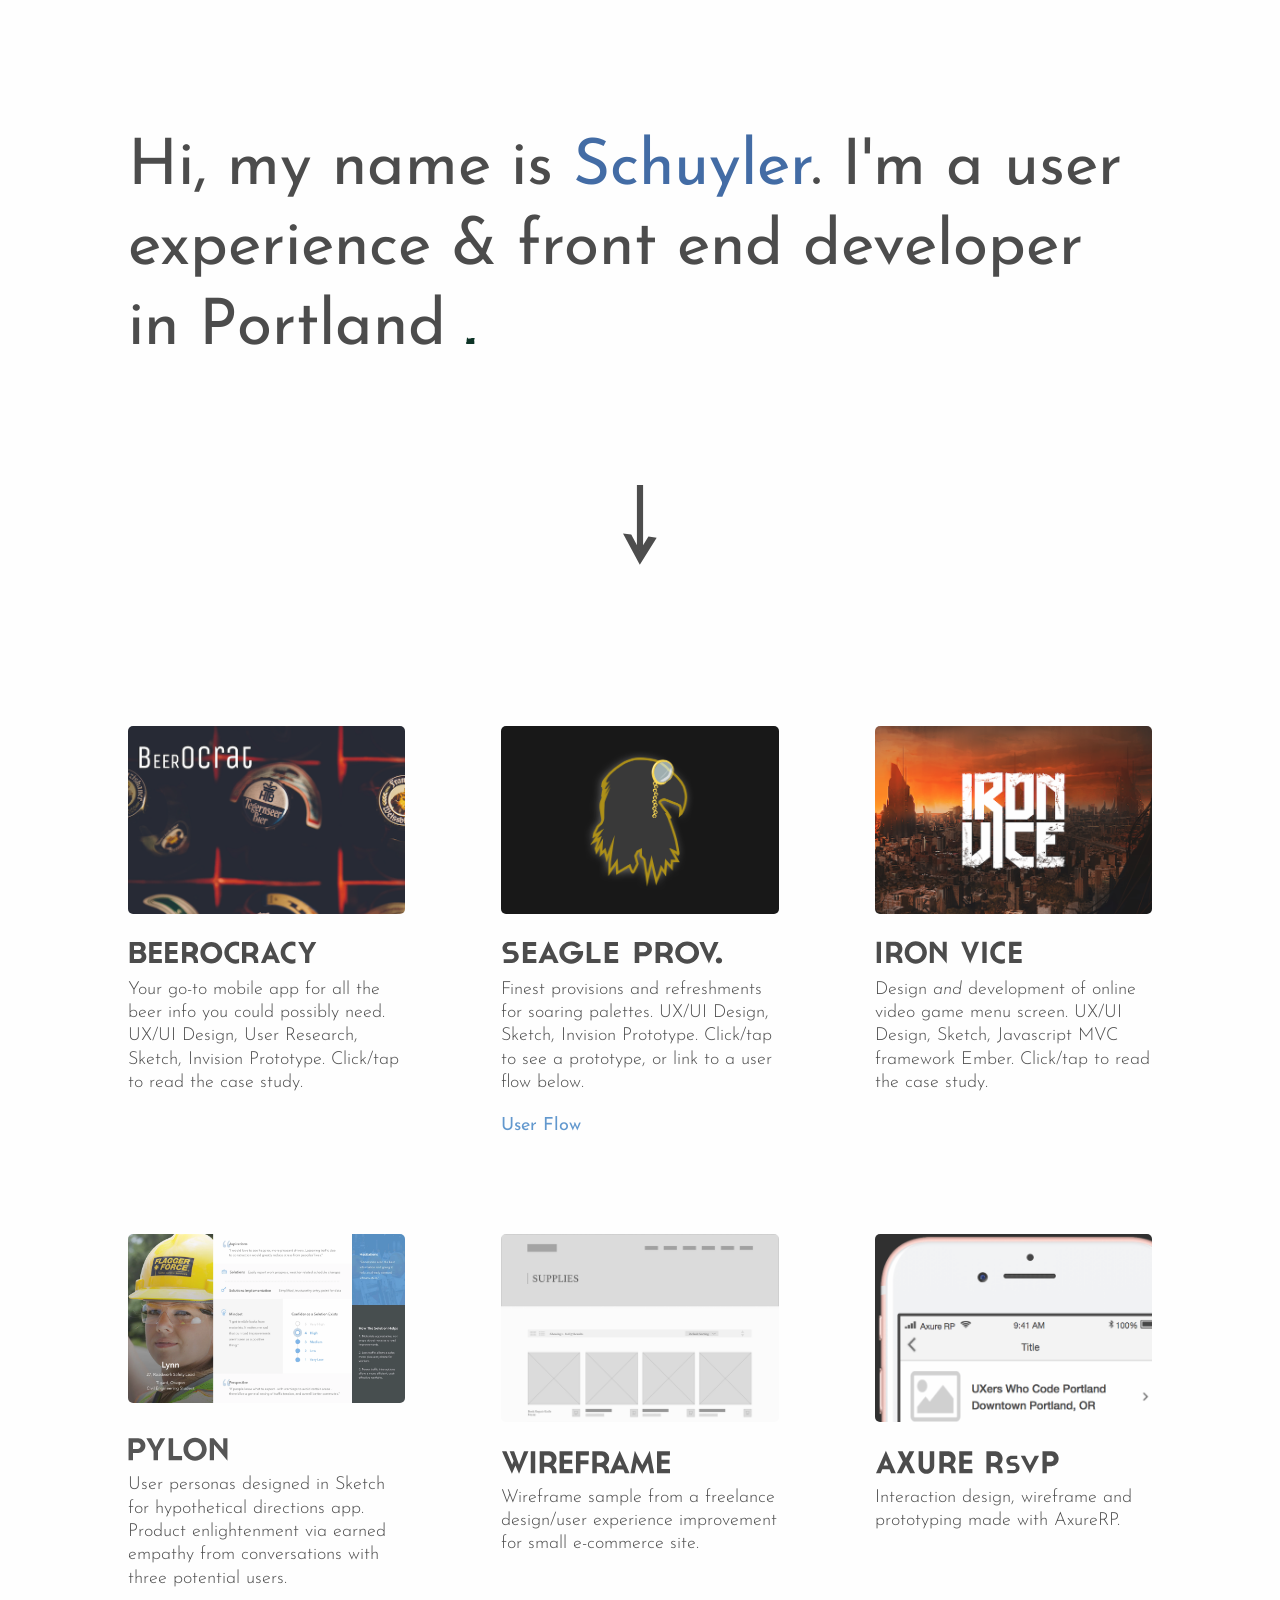
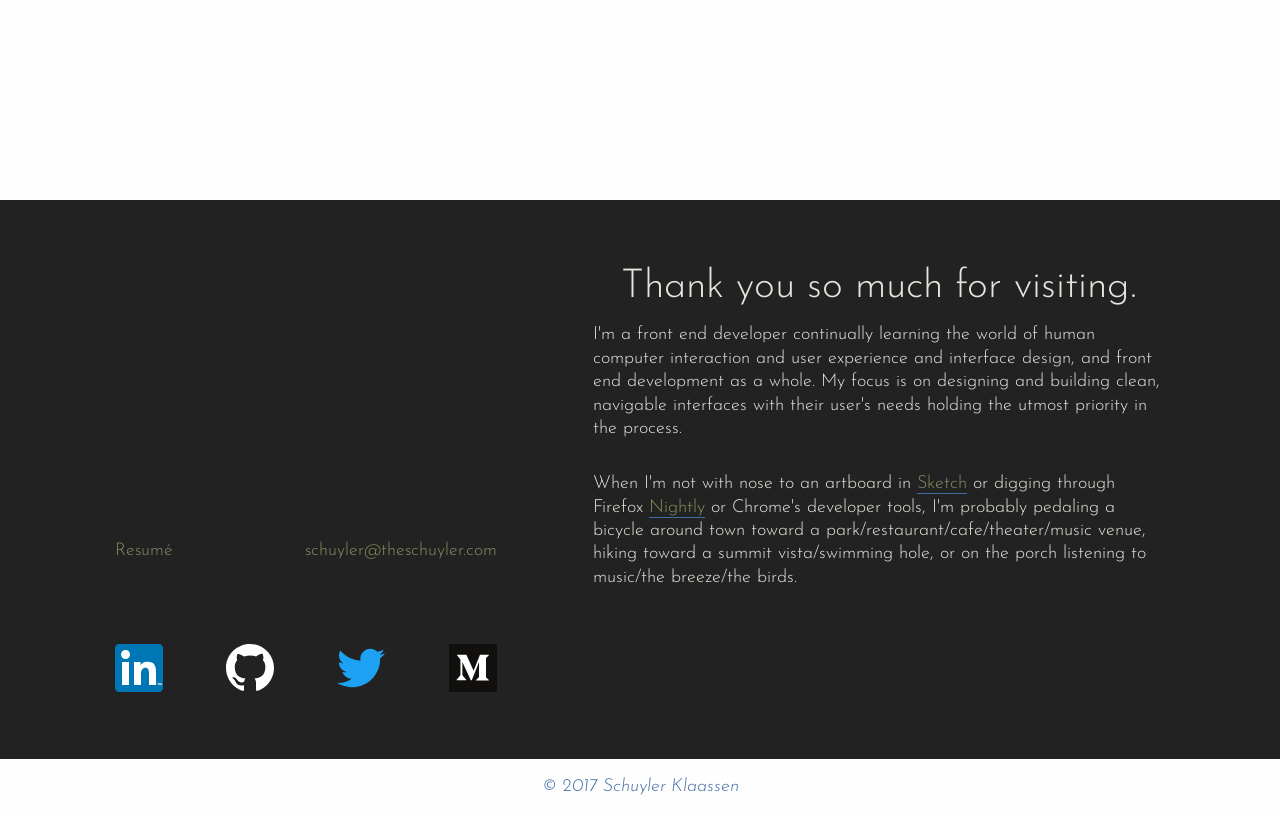
==== commit d128f5b5: "Remove <picture> container for supplies wireframe tile image" ====
--- a/index.html
+++ b/index.html
@@ -84,9 +84,7 @@
             
             <article class="tile" id="page2">
                 <a id="modal_open2" class="project" data-action="modal-open">
-                    <picture>
                         <img class="card" src="img/supplies-wireframe-tile.png" alt="card cover image for Supplies wireframe" />
-                    </picture>
                     <div class="svg-title wireframe"></div>
 
                     <p class="desc">Wireframe sample from a freelance design/user experience improvement for small e-commerce site.</p>
--- a/styles/css/new_home.css
+++ b/styles/css/new_home.css
@@ -434,6 +434,8 @@
           height: 3rem;
           max-width: 96%;
           transition: .25s; }
+        body main #work .tile .project .axure {
+          background-image: url("../../img/regular_axure.svg"); }
         body main #work .tile .project .beer {
           background-image: url("../../img/regular_beerocracy.svg"); }
         body main #work .tile .project .seagle {
@@ -442,8 +444,8 @@
           background-image: url("../../img/regular_ironvice.svg"); }
         body main #work .tile .project .pylon {
           background-image: url("../../img/regular_pylon.svg"); }
-        body main #work .tile .project .axure {
-          background-image: url("../../img/regular_axure.svg"); }
+        body main #work .tile .project .wireframe {
+          background-image: url("../../img/regular_wireframe.svg"); }
         body main #work .tile .project .desc {
           margin-top: 0; }
       body main #work .tile .link {
@@ -688,6 +690,8 @@
           background-image: url("../../img/outline_pylon.svg"); }
         body main #work .tile .project:hover .axure {
           background-image: url("../../img/outline_axure.svg"); }
+        body main #work .tile .project:hover .wireframe {
+          background-image: url("../../img/outline_wireframe.svg"); }
       body main #info {
         display: flex;
         justify-content: center;
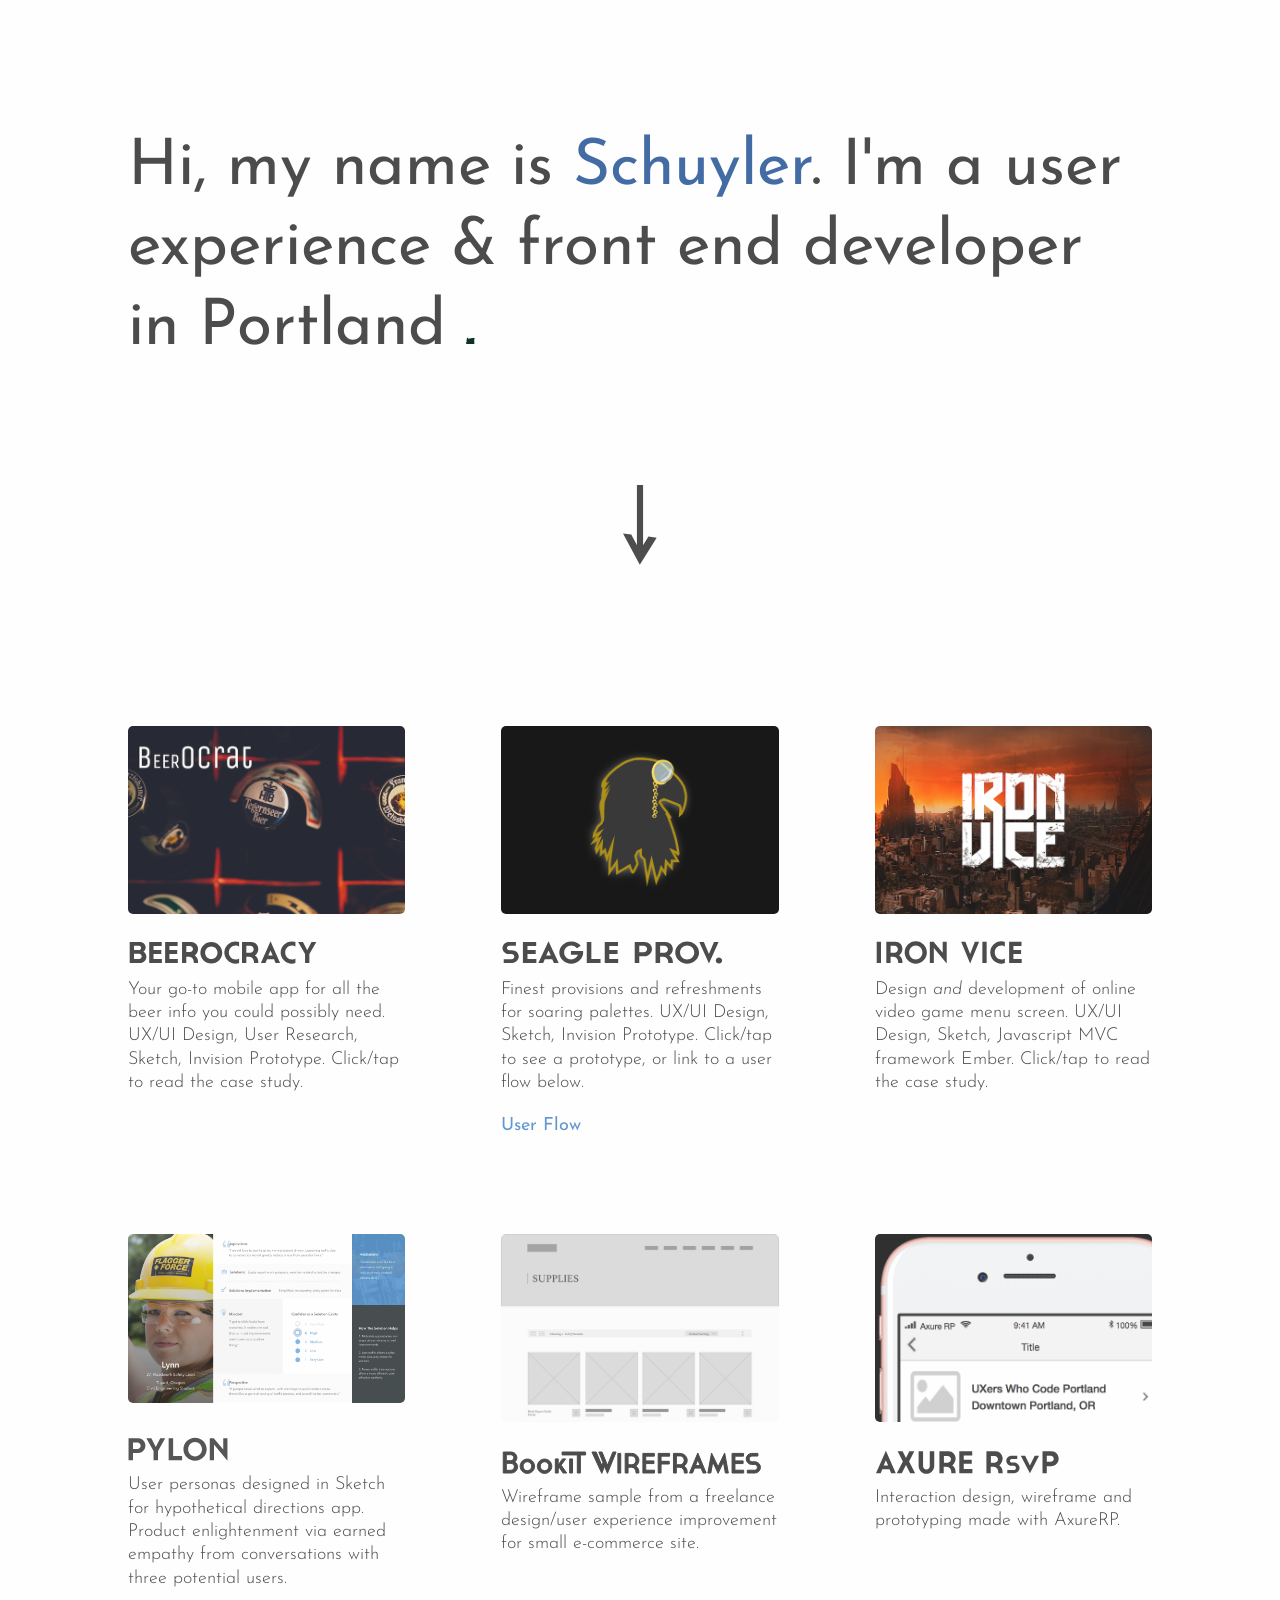
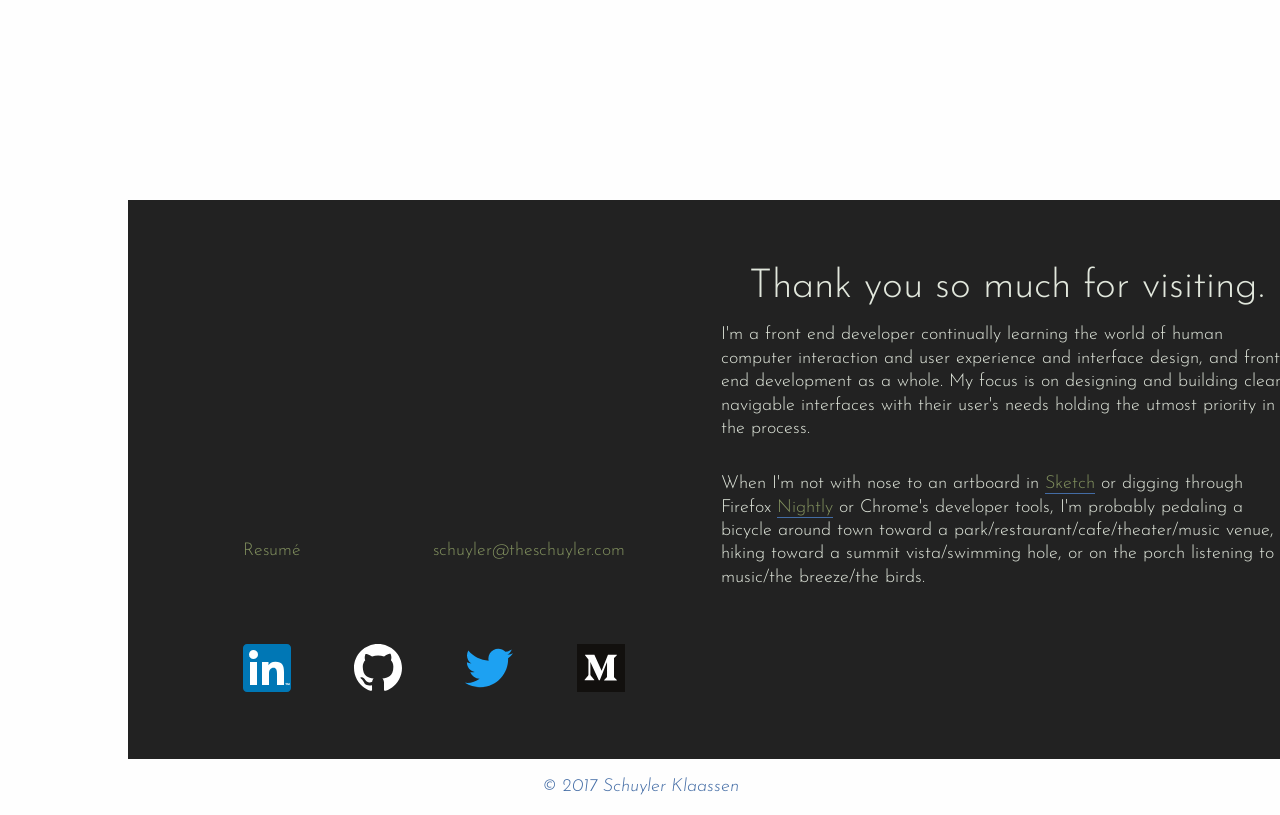
==== commit c122f24e: "Added intro tooltip help main ection centering, font-sizing" ====
--- a/index.html
+++ b/index.html
@@ -20,8 +20,7 @@
 
         <section id="intro">
 
-            <h1>Hi,&nbsp;my&nbsp;name is
-                <span class="under"><a title="sky + ler" href="#info">Schuyler</a>.</span><span id="dot" aria-hidden="true">.<br></span> I'm a user experience&nbsp;& front end developer in Portland<span class="period" aria-hidden="true" alt="Here be extraneous content in the form of the outline of Oregon as a period/full-stop">
+            <h1>Hi,&nbsp;my&nbsp;name is <abbr title='      ✌ SKY - LER ✌     '>Schuyler</abbr>.<span id="dot" aria-hidden="true">.<br></span> I'm a user experience&nbsp;& front end developer in Portland<span class="period" aria-hidden="true" alt="Here be extraneous content in the form of the outline of Oregon as a period/full-stop">
                     <svg width="9px" height="7px" viewBox="0 0 9 7" version="1.1" xmlns="http://www.w3.org/2000/svg" xmlns:xlink="http://www.w3.org/1999/xlink"><g id="Page-1" stroke="none" stroke-width="1" fill="none" fill-rule="evenodd"><g id="oregon" fill="#0D3326"><path d="M1.64315501,0.711478099 C1.67371301,0.683824098 1.68585701,0.683692098 1.73289302,0.710576099 C1.76281302,0.727648099 1.81979302,0.7588661 1.85948102,0.7799421 C1.90189702,0.802448101 1.93718502,0.841388101 1.94501702,0.874344102 C1.95236502,0.905210103 1.96576302,0.940344104 1.97478302,0.952444104 C2.01563702,1.0071361 2.02151102,1.12026011 1.98633302,1.17396211 C1.94686502,1.23419811 1.95852502,1.27597611 2.01218302,1.26653811 C2.05972502,1.25815611 2.07457502,1.31212211 2.02947502,1.32941411 C1.98514502,1.34644211 1.82029902,1.30004411 1.82029902,1.27056411 C1.82029902,1.25894811 1.78811302,1.25078611 1.74879902,1.25243611 C1.75955702,1.27093811 1.79739702,1.28939611 1.81444702,1.30644611 C1.83149702,1.32349611 1.85959102,1.33744411 1.87686102,1.33744411 C1.89773902,1.33744411 1.90829902,1.36177611 1.90829902,1.40986811 C1.90829902,1.46662811 1.92968302,1.50328012 2.00729902,1.57944412 C2.06174902,1.63288212 2.10581502,1.66711412 2.10522102,1.65552012 C2.10462702,1.64392612 2.06509302,1.59484412 2.01737502,1.54644412 C1.91395302,1.44154811 1.90053302,1.35944411 1.98677302,1.35944411 C2.03950702,1.35944411 2.04280702,1.36553811 2.03627302,1.45118411 L2.02929902,1.54292412 L2.12352502,1.54813812 C2.17535702,1.55099812 2.24184103,1.56912612 2.27125503,1.58839812 C2.30069103,1.60767012 2.36411703,1.62344412 2.41223103,1.62344412 C2.46034503,1.62344412 2.50581903,1.63334412 2.51329903,1.64544412 C2.53268103,1.67679412 2.62688503,1.67263612 2.70797704,1.63684212 C2.79397504,1.59889212 2.96152704,1.53544412 2.97573904,1.53544412 C2.98154704,1.53544412 2.98629904,1.56903812 2.98629904,1.61009012 C2.98629904,1.65829212 2.99879504,1.68953212 3.02158704,1.69826612 C3.04171704,1.70601012 3.05146304,1.72589812 3.04426904,1.74462012 C3.03731704,1.76274812 3.04378504,1.77744412 3.05870104,1.77744412 C3.07355104,1.77744412 3.09808104,1.79724412 3.11319505,1.82144412 C3.12830905,1.84564412 3.15297105,1.86513612 3.16797505,1.86478412 C3.18300105,1.86441012 3.17798505,1.85402612 3.15679905,1.84168412 C3.13561305,1.82934212 3.11829905,1.80727612 3.11829905,1.79262412 C3.11829905,1.77797212 3.09495704,1.74081412 3.06642304,1.71005812 C2.94914104,1.58358012 2.99490104,1.41605011 3.14366505,1.42724811 C3.18416705,1.43030611 3.25896705,1.42540011 3.30987505,1.41633611 C3.46429305,1.38890211 3.49229905,1.40909811 3.49229905,1.54791812 C3.49229905,1.61365412 3.48239905,1.66744412 3.47029905,1.66744412 C3.45725305,1.66744412 3.44829905,1.74811812 3.44829905,1.86544412 L3.44829905,2.06344413 L3.33898105,2.06344413 C3.24499705,2.06344413 3.23135705,2.05805413 3.24165305,2.02494413 C3.21509905,2.04639413 3.21003905,2.07367413 3.21749705,2.08577413 C3.22497705,2.09787413 3.21560505,2.11369213 3.19668505,2.12095213 C3.17778705,2.12821213 3.16229905,2.14845213 3.16229905,2.16594213 C3.16229905,2.18701813 3.17934905,2.17931813 3.21294305,2.14306213 C3.24924305,2.10390213 3.29137305,2.08641213 3.36144305,2.08141813 L3.45929905,2.07444413 L3.46565705,1.88194412 C3.46915505,1.77608012 3.48151905,1.68944412 3.49315705,1.68944412 C3.50479505,1.68944412 3.51429905,1.63519212 3.51429905,1.56886212 C3.51429905,1.40021011 3.69841706,1.37389811 3.74094306,1.53647812 C3.75546306,1.59202812 3.81046306,1.59128012 3.86695906,1.53478412 C3.89718706,1.50455612 3.93095706,1.49329212 3.97145906,1.49998012 C4.00437106,1.50539212 4.03873507,1.51065012 4.04779907,1.51164012 C4.05686307,1.51263012 4.06429907,1.54345212 4.06429907,1.58012612 C4.06429907,1.62036412 4.07796107,1.65206612 4.09875107,1.66005212 C4.12510707,1.67017212 4.13047507,1.69448212 4.12158707,1.76384812 L4.11001507,1.85444412 L4.13419307,1.76835812 C4.15489507,1.69465812 4.15295907,1.67833412 4.12068507,1.65475012 C4.01603106,1.57821212 4.24135507,1.35359211 4.38054907,1.39567811 C4.41115107,1.40494011 4.41715707,1.40043011 4.40382507,1.37829811 C4.46524907,1.41286011 4.47343307,1.43615811 4.43488907,1.41235411 C4.44971707,1.46172211 4.81713908,1.39286211 4.86985108,1.33462811 C4.89035508,1.31196811 4.92108908,1.29344411 4.93816108,1.29344411 C4.95523308,1.29344411 4.99080709,1.28134411 5.01725109,1.26656011 C5.08118309,1.23078811 5.24882309,1.18562211 5.32219309,1.18441211 C5.35585309,1.18386211 5.39829109,1.16221411 5.4211931,1.13394411 C5.4476591,1.10127411 5.4874791,1.08343211 5.5382991,1.08149611 C5.5806491,1.07986811 5.6845991,1.07304811 5.7692991,1.06633811 C5.8539991,1.05962811 5.93429911,1.05353411 5.94771911,1.05278611 C5.96116111,1.05203811 6.00793311,1.02715611 6.05166911,0.997478105 C6.12840511,0.945404104 6.14886511,0.942984104 6.63774912,0.928090103 L7.14429913,0.912668103 L7.14729113,0.965556104 C7.17193113,0.907322103 7.22275113,0.901184103 7.80346315,0.893066103 C8.27373516,0.886466102 8.27573716,0.886642102 8.30042116,0.935790103 C8.31406116,0.962938104 8.34164916,1.0033081 8.36175716,1.02552811 C8.38184316,1.04772611 8.39829916,1.07751411 8.39829916,1.09168211 C8.39829916,1.11542011 8.40764916,1.11953411 8.47780716,1.12661811 C8.49129316,1.12798211 8.51604316,1.14025811 8.53280716,1.15389811 C8.54959316,1.16753811 8.58204316,1.18225611 8.60494516,1.18656811 C8.64456716,1.19407011 8.66568717,1.21954611 8.69356117,1.29344411 C8.70042517,1.31159411 8.71826717,1.34353811 8.73320517,1.36441611 C8.75533717,1.39532611 8.75331317,1.41437811 8.72235917,1.46680411 C8.70141517,1.50224612 8.68429917,1.54516812 8.68429917,1.56221812 C8.68429917,1.57926812 8.66126517,1.64207812 8.63310516,1.70183012 C8.60494516,1.76156012 8.56950316,1.86984412 8.55436716,1.94244413 C8.50110516,2.19775413 8.42185412,2.24378046 8.42968612,2.29209246 C8.44557012,2.38994847 8.33997716,2.65885214 8.26240516,2.69420614 C8.22430116,2.71156414 8.19715316,2.76011814 8.15856515,2.87990815 C8.12983315,2.96911815 8.09164115,3.06453215 8.07366715,3.09194415 C8.03582715,3.14969415 8.01846915,3.31124015 8.04812515,3.32956616 C8.08143315,3.35015816 8.07087315,3.40544416 8.03360515,3.40544416 C7.94417515,3.40544416 8.13498115,3.51746816 8.23193516,3.52189016 C8.29868316,3.52492616 8.33203516,3.53627816 8.33214516,3.55601216 C8.33223316,3.57227016 8.35141716,3.59055216 8.37478116,3.59666816 C8.42095916,3.60874616 8.41332516,3.66673816 8.36144916,3.69804416 C8.32649116,3.71914216 8.32286116,3.79301817 8.35579516,3.81336817 C8.36873116,3.82135417 8.37233916,3.84421217 8.36382516,3.86416617 C8.35531116,3.88412017 8.34961316,3.92317017 8.35115316,3.95095617 C8.35271516,3.97874217 8.34021916,4.02329217 8.32338916,4.04995617 C8.29707716,4.09169017 8.30204916,4.28964618 8.35907316,5.4691102 C8.39550516,6.22296222 8.42007916,6.84499023 8.41367716,6.85139223 C8.40727516,6.85779423 8.22546716,6.87165423 8.00966915,6.88217023 C7.79387115,6.89270823 7.51088514,6.90692023 7.38079914,6.91376223 L7.14429913,6.92623623 L7.14302313,6.74434023 C7.14234113,6.64428423 7.13398113,6.52284422 7.12447713,6.47444422 C7.11424713,6.42230422 7.11156313,6.49525622 7.11787713,6.65345823 L7.12854713,6.92049423 L6.75692312,6.93387023 C6.55252112,6.94124023 6.26403511,6.95164623 6.11579911,6.95701423 C5.91694111,6.96418623 5.8462111,6.95989623 5.8459691,6.94060223 C5.8179851,6.95730023 5.5662171,6.96693623 4.96079909,6.97274423 L4.10829907,6.98095023 L2.52429903,6.94286823 L2.52033903,6.84065623 L2.51637903,6.73844423 L2.50812903,6.84294423 L2.49987903,6.94744423 L2.08616902,6.94744423 C1.85862302,6.94744423 1.62683101,6.94119623 1.57106101,6.93354023 L1.46968501,6.91965823 L1.46268901,6.67504023 L1.45571501,6.43044422 L1.45100701,6.68967023 L1.44629901,6.94891823 L1.121799,6.93422223 C0.940100998,6.92599423 0.783328995,6.90872423 0.765574994,6.89499623 C0.767598994,6.92645623 0.737040994,6.92966823 0.56799299,6.92036223 C0.330238985,6.90727223 0.228180983,6.84103023 0.207984982,6.68665623 C0.202220982,6.64254623 0.184664982,6.54447023 0.168978981,6.46874622 C0.142446981,6.34061822 0.143348981,6.32891422 0.182046982,6.30062222 C0.217136982,6.27497022 0.219094982,6.26474022 0.194652982,6.23528222 C0.173554981,6.20985022 0.171464981,6.18378022 0.186974982,6.13929622 C0.216432982,6.05477221 0.195620982,5.94004221 0.13272298,5.84029421 C0.0452949786,5.70165021 0.0393989784,5.66889221 0.0854229794,5.5779442 C0.163258981,5.4241862 0.452448987,5.4995142 0.438896987,5.67001421 C0.437400987,5.68895621 0.441316987,5.75570421 0.447608987,5.81833821 L0.459070988,5.93223221 L0.540184989,5.92068221 C0.58997099,5.91357621 0.643848992,5.88524021 0.679686992,5.84729021 C0.711784993,5.81330021 0.756334994,5.78078421 0.778686994,5.77502021 C0.806230995,5.76791421 0.799850995,5.76373421 0.758798994,5.76199621 C0.720694993,5.76039021 0.698298993,5.77073021 0.698298993,5.78991421 C0.698298993,5.82764421 0.618790991,5.88099421 0.540778989,5.89562421 C0.478672988,5.90726221 0.433902987,5.77744021 0.468706988,5.68669021 C0.498076988,5.6101742 0.354922985,5.4734442 0.245450983,5.4734442 C0.13300898,5.4734442 0.136242981,5.4842902 0.189680982,5.2860042 C0.212450982,5.2015462 0.237376983,5.10520819 0.245098983,5.07194419 C0.254558983,5.03117819 0.273258983,5.01144419 0.302452984,5.01144419 C0.336178985,5.01144419 0.348982985,4.99140219 0.360246985,4.92091419 C0.371356986,4.85150419 0.379364986,4.83867819 0.394610986,4.86591419 C0.431196987,4.93132019 0.507624989,4.91112419 0.489122988,4.84094419 C0.480366988,4.80765819 0.471852988,4.76275619 0.470246988,4.74110819 C0.468618988,4.71948219 0.455154987,4.69429218 0.440326987,4.68514018 C0.400088986,4.66032418 0.447036987,4.50621418 0.495832988,4.50289218 C0.463954988,4.48221218 0.461006988,4.47176218 0.479772988,4.43671618 C0.504082988,4.39126418 0.679598992,4.39498218 0.730198993,4.44201818 C0.760954994,4.47059618 0.786298995,4.46569018 0.786298995,4.43112818 C0.786298995,4.39168218 0.740076994,4.35419418 0.680148992,4.34504218 C0.493258988,4.31653018 0.474800988,4.14924217 0.656366992,4.12953017 L0.775298994,4.11661617 L0.658258992,4.11303017 C0.543704989,4.10951017 0.479222988,4.01114817 0.59080699,4.01011417 C0.627722991,4.00976217 0.698298993,3.96083417 0.698298993,3.93557817 C0.698298993,3.92761417 0.670490992,3.91058617 0.636522991,3.89778217 L0.57474699,3.87446217 L0.59564699,3.69494216 L0.616546991,3.51544416 L0.706922993,3.51159416 L0.797298995,3.50776616 L0.701598993,3.49923016 C0.615490991,3.49155216 0.607174991,3.48587616 0.618790991,3.44258016 C0.625896991,3.41609216 0.631836991,3.37713016 0.631990991,3.35594416 C0.632166991,3.33478016 0.639734991,3.31861016 0.648798992,3.32004016 C0.745774994,3.33535216 0.765860994,3.29700615 0.696956993,3.22810215 C0.640284991,3.17143015 0.647698992,3.08644415 0.709298993,3.08644415 C0.760932994,3.08644415 0.808298995,3.05949415 0.808298995,3.03014615 C0.808298995,3.01875015 0.793448995,3.00944415 0.775298994,3.00944415 C0.757148994,3.00944415 0.742298994,2.99884015 0.742298994,2.98588215 C0.742298994,2.97290215 0.729054993,2.94905415 0.712862993,2.93286215 C0.674802992,2.89482415 0.686682992,2.66745414 0.730154993,2.60108014 C0.747468994,2.57465814 0.756136994,2.53200014 0.749404994,2.50628214 C0.725688993,2.41555414 0.796550995,2.34944413 0.917550997,2.34944413 L1.025769,2.34944413 L1.034195,2.44294414 C1.041499,2.52403614 1.043127,2.51965814 1.046449,2.40994414 C1.049419,2.31252813 1.042995,2.28344413 1.018509,2.28344413 C0.996398999,2.28344413 0.984188999,2.25161013 0.978468999,2.17894413 L0.970218999,2.07444413 L0.966258999,2.18833813 C0.963068998,2.28034213 0.969690999,2.30414613 1.000799,2.31228613 C1.021963,2.31780813 0.976752999,2.32348413 0.900324997,2.32489213 C0.751692994,2.32762013 0.732772993,2.29552213 0.822532995,2.19302413 C0.844906996,2.16746013 0.847854996,2.14262213 0.833114996,2.10385813 C0.820112995,2.06962613 0.820772995,2.03570213 0.834940996,2.01038013 C0.849768996,1.98387013 0.849878996,1.95463213 0.835248996,1.92253412 C0.819408995,1.88775212 0.821542995,1.86317812 0.842970996,1.83389612 C0.863848996,1.80531812 0.866202996,1.78142612 0.850934996,1.75289212 C0.834346996,1.72189412 0.836282996,1.71511812 0.859272996,1.72394012 C0.902040997,1.74035212 0.948790998,1.67620012 0.928286998,1.62923012 C0.918980997,1.60789012 0.913348997,1.57808012 0.915790997,1.56294412 C0.918232997,1.54780812 0.903866997,1.53544412 0.883868997,1.53544412 C0.839186996,1.53544412 0.859250996,1.42487211 0.909058997,1.39684411 C0.953828998,1.37163211 0.947580998,1.32087811 0.896298997,1.29344411 C0.837756996,1.26211611 0.840462996,1.22817011 0.901798997,1.22445211 L0.951298998,1.22146011 L0.901446997,1.21186811 C0.843894996,1.20082411 0.834170996,1.01437411 0.886750997,0.930444103 C0.905626997,0.900326103 0.909102997,0.853488102 0.897794997,0.7819441 C0.878610997,0.660570097 0.879358997,0.659954097 0.957590998,0.732510099 C1.044117,0.812722101 1.105475,0.7558521 1.040707,0.655444097 C1.096103,0.690820098 1.192441,0.683252098 1.251357,0.634170097 C1.31704901,0.579456096 1.30523501,0.576684096 1.38986901,0.666444098 C1.46983901,0.751232099 1.57799101,0.7704601 1.64315501,0.711478099 Z"id="Shape"></path></g></g></svg></span>
             </h1>
             <div class="chevron hop">
--- a/styles/css/new_home.css
+++ b/styles/css/new_home.css
@@ -367,10 +367,16 @@
     font-weight: 300; }
   body a {
     cursor: pointer;
-    color: var(--color-body-text-dark);
-    text-decoration: none; }
+    text-decoration: none;
+    color: var(--color-body-text-dark); }
     body a:focus {
       outline: thin dotted; }
+  body abbr {
+    cursor: help;
+    color: var(--color-impact-dark);
+    text-decoration: none; }
+    body abbr:hover {
+      outline: thin dotted var(--color-green-olive); }
   body img {
     max-width: 100%; }
   body main {
@@ -445,7 +451,7 @@
         body main #work .tile .project .pylon {
           background-image: url("../../img/regular_pylon.svg"); }
         body main #work .tile .project .wireframe {
-          background-image: url("../../img/regular_wireframe.svg"); }
+          background-image: url("../../img/bookit_reg.svg"); }
         body main #work .tile .project .desc {
           margin-top: 0; }
       body main #work .tile .link {
@@ -648,14 +654,15 @@
           color: var(--color-impact); }
   @media screen and (min-width: 650px) {
     body main {
-      margin: 10vw 0 0; }
+      margin: 10vw auto 0;
+      max-width: 80vw; }
       body main #intro {
         align-items: center;
-        margin: 0 0 10vw; }
+        margin: 0 0 10vw;
+        max-width: 80vw; }
         body main #intro h1 {
           font-size: 4rem;
-          line-height: 5rem;
-          max-width: 80vw; }
+          line-height: 5rem; }
           body main #intro h1 .period img {
             background-size: .2rem; }
           body main #intro h1 #dot {
@@ -691,7 +698,7 @@
         body main #work .tile .project:hover .axure {
           background-image: url("../../img/outline_axure.svg"); }
         body main #work .tile .project:hover .wireframe {
-          background-image: url("../../img/outline_wireframe.svg"); }
+          background-image: url("../../img/bookit_outline.svg"); }
       body main #info {
         display: flex;
         justify-content: center;
@@ -736,35 +743,43 @@
       font-size: 3.4rem;
       line-height: 4rem; } }
   @media screen and (min-width: 1382px) {
-    body main #intro {
-      max-width: 84vw; }
-      body main #intro h1 {
-        font-size: 4.5rem;
-        line-height: 6rem; }
-    body main #work {
+    body main {
+      align-items: center; }
+      body main #intro {
+        max-width: 84vw; }
+        body main #intro h1 {
+          font-size: 4.3rem;
+          line-height: 5.5rem; }
+      body main #work {
+        max-width: 80vw; }
+      body main #info .info-container {
+        max-width: 80vw; } }
+  @media screen and (min-width: 1558px) {
+    body main {
       max-width: 80vw; }
-    body main #info .info-container {
-      max-width: 80vw; } }
-  @media screen and (min-width: 1558px) {
-    body main #intro {
-      max-width: 74vw; }
-    body main #work {
-      max-width: 70vw; }
-    body main #info .info-container {
-      max-width: 70vw; } }
+      body main #intro {
+        max-width: 74vw; }
+      body main #work {
+        max-width: 70vw; }
+      body main #info .info-container {
+        max-width: 70vw; } }
   @media screen and (min-width: 1782px) {
-    body main #intro {
-      max-width: 60vw; }
-    body main #work {
-      max-width: 56vw; }
-    body main #info .info-container {
-      max-width: 56vw; } }
+    body main {
+      max-width: 80vw; }
+      body main #intro {
+        max-width: 60vw; }
+      body main #work {
+        max-width: 56vw; }
+      body main #info .info-container {
+        max-width: 56vw; } }
   @media screen and (min-width: 2220px) {
-    body main #intro {
-      max-width: 56vw; }
-    body main #work {
-      max-width: 48vw; }
-    body main #info .info-container {
-      max-width: 50vw; } }
+    body main {
+      max-width: 80vw; }
+      body main #intro {
+        max-width: 56vw; }
+      body main #work {
+        max-width: 48vw; }
+      body main #info .info-container {
+        max-width: 50vw; } }
 
 /*# sourceMappingURL=new_home.css.map */
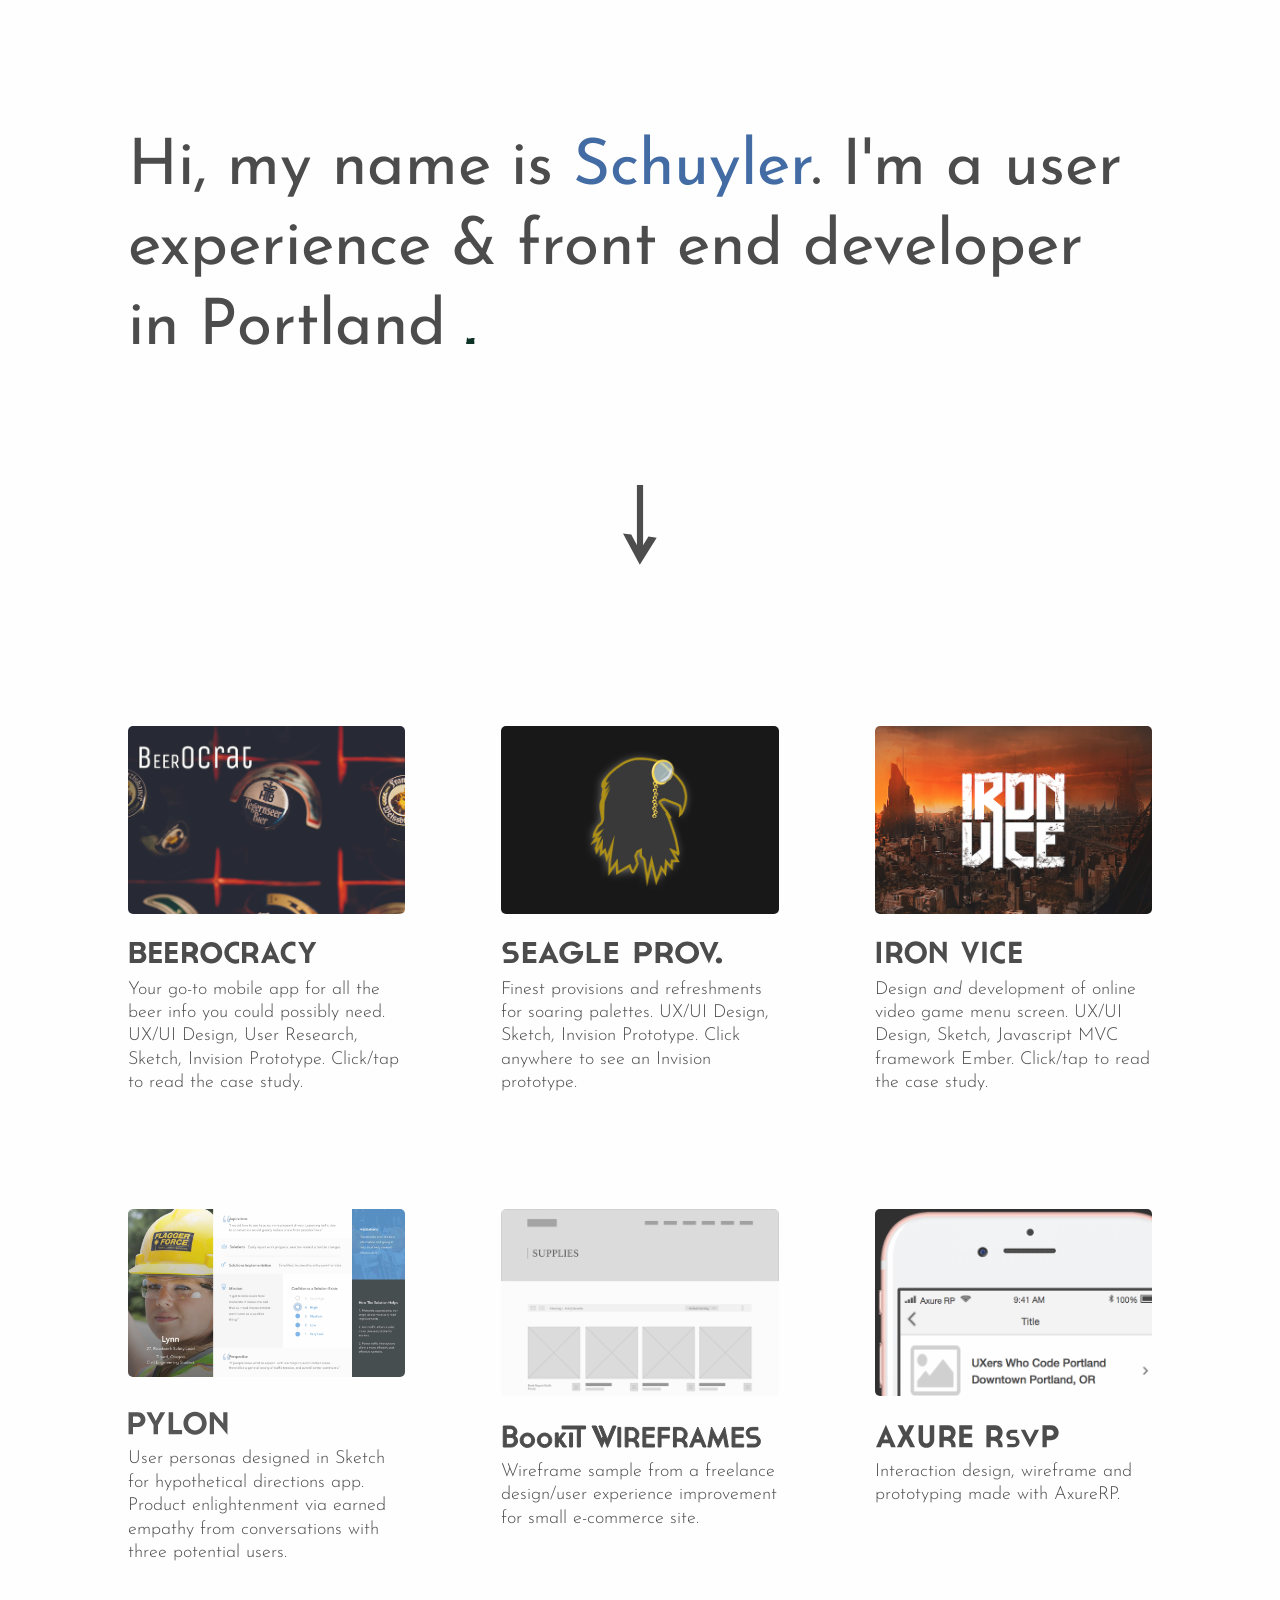
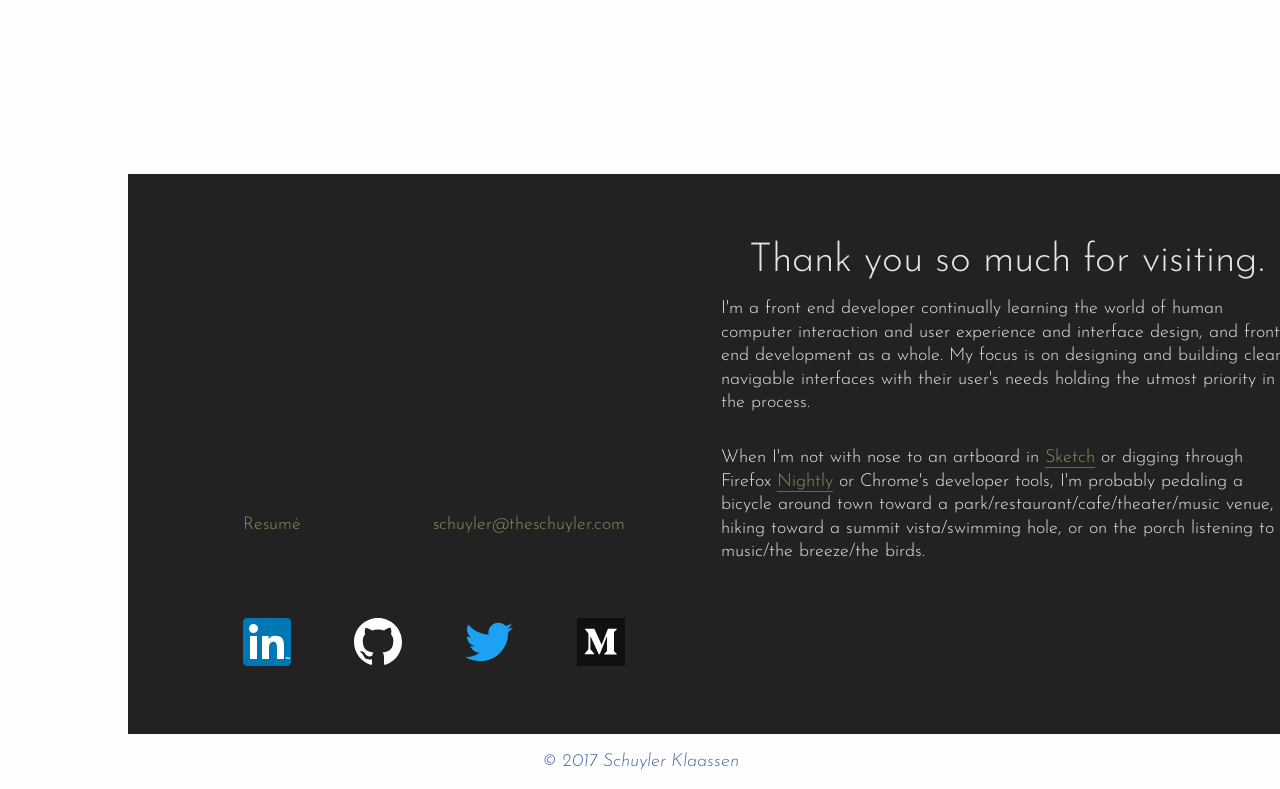
==== commit 00ae96ea: "Remove user flow link for seagle" ====
--- a/index.html
+++ b/index.html
@@ -50,10 +50,10 @@
                     <div class="svg-title seagle"></div>
 
                     <p class="desc">Finest provisions and refreshments for soaring palettes. UX/UI Design, Sketch, Invision Prototype.
-                    Click/tap to see a prototype, or link to a user flow below.</p>
-                    
-                </a>
-                <a class="link" href="seagle-flow.html" target="_blank">User Flow</a>
+                    Click anywhere to see an Invision prototype.</p>
+                    
+                </a>
+                <!-- <a class="link" href="seagle-flow.html" target="_blank">User Flow</a> -->
 
             </article>
 
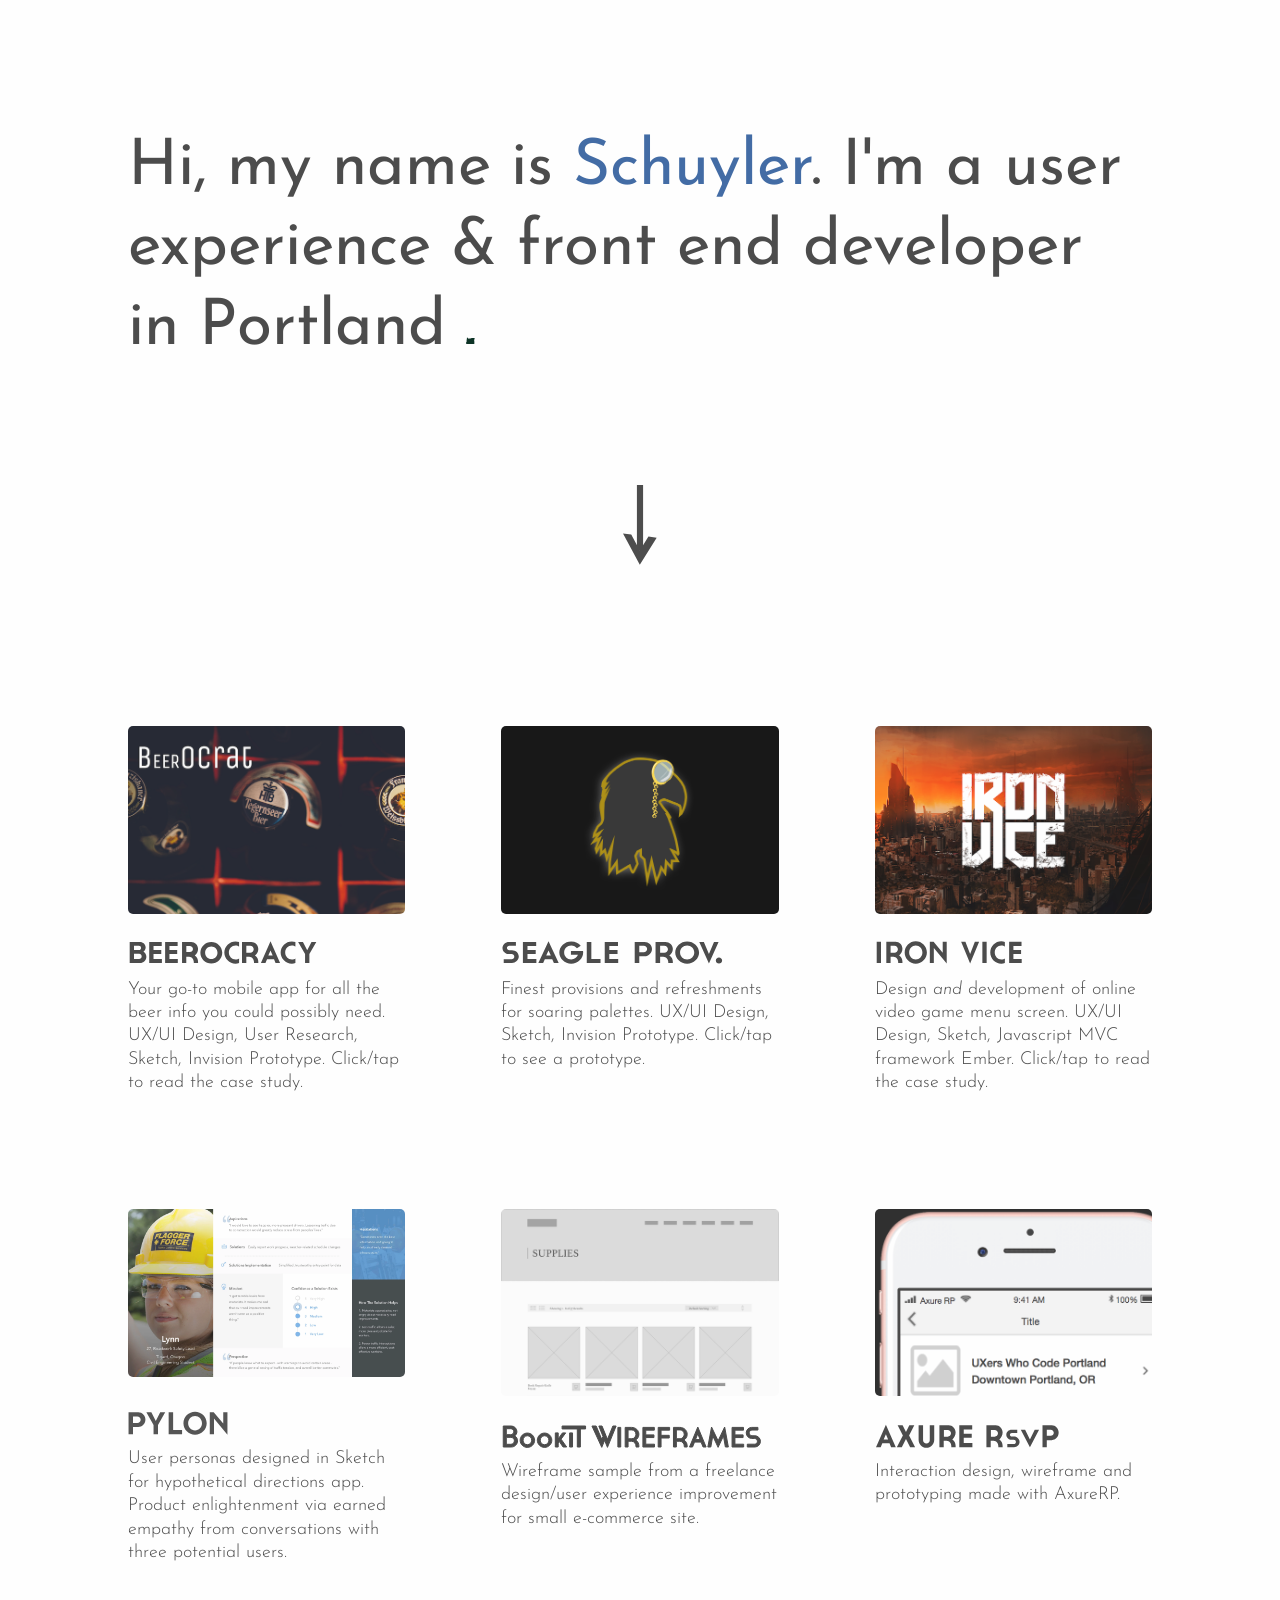
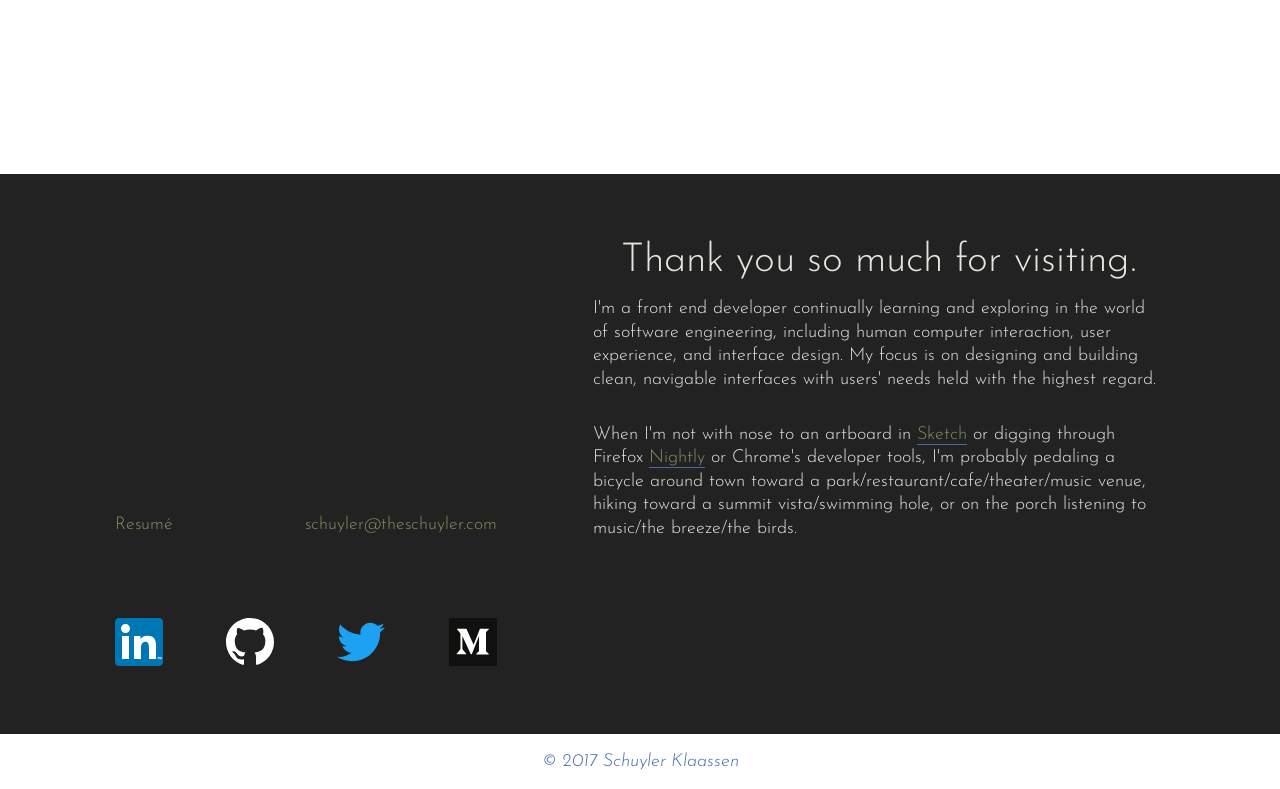
==== commit 346d924b: "Change in #info section, and align-items:center to fix #info" ====
--- a/index.html
+++ b/index.html
@@ -20,7 +20,7 @@
 
         <section id="intro">
 
-            <h1>Hi,&nbsp;my&nbsp;name is <abbr title='      ✌ SKY - LER ✌     '>Schuyler</abbr>.<span id="dot" aria-hidden="true">.<br></span> I'm a user experience&nbsp;& front end developer in Portland<span class="period" aria-hidden="true" alt="Here be extraneous content in the form of the outline of Oregon as a period/full-stop">
+            <h1>Hi,&nbsp;my&nbsp;name is <abbr title='✌ SKY - LER ✌'>Schuyler</abbr>.<span id="dot" aria-hidden="true">.<br></span> I'm a user experience&nbsp;& front end developer in Portland<span class="period" aria-hidden="true" alt="Here be extraneous content in the form of the outline of Oregon as a period/full-stop">
                     <svg width="9px" height="7px" viewBox="0 0 9 7" version="1.1" xmlns="http://www.w3.org/2000/svg" xmlns:xlink="http://www.w3.org/1999/xlink"><g id="Page-1" stroke="none" stroke-width="1" fill="none" fill-rule="evenodd"><g id="oregon" fill="#0D3326"><path d="M1.64315501,0.711478099 C1.67371301,0.683824098 1.68585701,0.683692098 1.73289302,0.710576099 C1.76281302,0.727648099 1.81979302,0.7588661 1.85948102,0.7799421 C1.90189702,0.802448101 1.93718502,0.841388101 1.94501702,0.874344102 C1.95236502,0.905210103 1.96576302,0.940344104 1.97478302,0.952444104 C2.01563702,1.0071361 2.02151102,1.12026011 1.98633302,1.17396211 C1.94686502,1.23419811 1.95852502,1.27597611 2.01218302,1.26653811 C2.05972502,1.25815611 2.07457502,1.31212211 2.02947502,1.32941411 C1.98514502,1.34644211 1.82029902,1.30004411 1.82029902,1.27056411 C1.82029902,1.25894811 1.78811302,1.25078611 1.74879902,1.25243611 C1.75955702,1.27093811 1.79739702,1.28939611 1.81444702,1.30644611 C1.83149702,1.32349611 1.85959102,1.33744411 1.87686102,1.33744411 C1.89773902,1.33744411 1.90829902,1.36177611 1.90829902,1.40986811 C1.90829902,1.46662811 1.92968302,1.50328012 2.00729902,1.57944412 C2.06174902,1.63288212 2.10581502,1.66711412 2.10522102,1.65552012 C2.10462702,1.64392612 2.06509302,1.59484412 2.01737502,1.54644412 C1.91395302,1.44154811 1.90053302,1.35944411 1.98677302,1.35944411 C2.03950702,1.35944411 2.04280702,1.36553811 2.03627302,1.45118411 L2.02929902,1.54292412 L2.12352502,1.54813812 C2.17535702,1.55099812 2.24184103,1.56912612 2.27125503,1.58839812 C2.30069103,1.60767012 2.36411703,1.62344412 2.41223103,1.62344412 C2.46034503,1.62344412 2.50581903,1.63334412 2.51329903,1.64544412 C2.53268103,1.67679412 2.62688503,1.67263612 2.70797704,1.63684212 C2.79397504,1.59889212 2.96152704,1.53544412 2.97573904,1.53544412 C2.98154704,1.53544412 2.98629904,1.56903812 2.98629904,1.61009012 C2.98629904,1.65829212 2.99879504,1.68953212 3.02158704,1.69826612 C3.04171704,1.70601012 3.05146304,1.72589812 3.04426904,1.74462012 C3.03731704,1.76274812 3.04378504,1.77744412 3.05870104,1.77744412 C3.07355104,1.77744412 3.09808104,1.79724412 3.11319505,1.82144412 C3.12830905,1.84564412 3.15297105,1.86513612 3.16797505,1.86478412 C3.18300105,1.86441012 3.17798505,1.85402612 3.15679905,1.84168412 C3.13561305,1.82934212 3.11829905,1.80727612 3.11829905,1.79262412 C3.11829905,1.77797212 3.09495704,1.74081412 3.06642304,1.71005812 C2.94914104,1.58358012 2.99490104,1.41605011 3.14366505,1.42724811 C3.18416705,1.43030611 3.25896705,1.42540011 3.30987505,1.41633611 C3.46429305,1.38890211 3.49229905,1.40909811 3.49229905,1.54791812 C3.49229905,1.61365412 3.48239905,1.66744412 3.47029905,1.66744412 C3.45725305,1.66744412 3.44829905,1.74811812 3.44829905,1.86544412 L3.44829905,2.06344413 L3.33898105,2.06344413 C3.24499705,2.06344413 3.23135705,2.05805413 3.24165305,2.02494413 C3.21509905,2.04639413 3.21003905,2.07367413 3.21749705,2.08577413 C3.22497705,2.09787413 3.21560505,2.11369213 3.19668505,2.12095213 C3.17778705,2.12821213 3.16229905,2.14845213 3.16229905,2.16594213 C3.16229905,2.18701813 3.17934905,2.17931813 3.21294305,2.14306213 C3.24924305,2.10390213 3.29137305,2.08641213 3.36144305,2.08141813 L3.45929905,2.07444413 L3.46565705,1.88194412 C3.46915505,1.77608012 3.48151905,1.68944412 3.49315705,1.68944412 C3.50479505,1.68944412 3.51429905,1.63519212 3.51429905,1.56886212 C3.51429905,1.40021011 3.69841706,1.37389811 3.74094306,1.53647812 C3.75546306,1.59202812 3.81046306,1.59128012 3.86695906,1.53478412 C3.89718706,1.50455612 3.93095706,1.49329212 3.97145906,1.49998012 C4.00437106,1.50539212 4.03873507,1.51065012 4.04779907,1.51164012 C4.05686307,1.51263012 4.06429907,1.54345212 4.06429907,1.58012612 C4.06429907,1.62036412 4.07796107,1.65206612 4.09875107,1.66005212 C4.12510707,1.67017212 4.13047507,1.69448212 4.12158707,1.76384812 L4.11001507,1.85444412 L4.13419307,1.76835812 C4.15489507,1.69465812 4.15295907,1.67833412 4.12068507,1.65475012 C4.01603106,1.57821212 4.24135507,1.35359211 4.38054907,1.39567811 C4.41115107,1.40494011 4.41715707,1.40043011 4.40382507,1.37829811 C4.46524907,1.41286011 4.47343307,1.43615811 4.43488907,1.41235411 C4.44971707,1.46172211 4.81713908,1.39286211 4.86985108,1.33462811 C4.89035508,1.31196811 4.92108908,1.29344411 4.93816108,1.29344411 C4.95523308,1.29344411 4.99080709,1.28134411 5.01725109,1.26656011 C5.08118309,1.23078811 5.24882309,1.18562211 5.32219309,1.18441211 C5.35585309,1.18386211 5.39829109,1.16221411 5.4211931,1.13394411 C5.4476591,1.10127411 5.4874791,1.08343211 5.5382991,1.08149611 C5.5806491,1.07986811 5.6845991,1.07304811 5.7692991,1.06633811 C5.8539991,1.05962811 5.93429911,1.05353411 5.94771911,1.05278611 C5.96116111,1.05203811 6.00793311,1.02715611 6.05166911,0.997478105 C6.12840511,0.945404104 6.14886511,0.942984104 6.63774912,0.928090103 L7.14429913,0.912668103 L7.14729113,0.965556104 C7.17193113,0.907322103 7.22275113,0.901184103 7.80346315,0.893066103 C8.27373516,0.886466102 8.27573716,0.886642102 8.30042116,0.935790103 C8.31406116,0.962938104 8.34164916,1.0033081 8.36175716,1.02552811 C8.38184316,1.04772611 8.39829916,1.07751411 8.39829916,1.09168211 C8.39829916,1.11542011 8.40764916,1.11953411 8.47780716,1.12661811 C8.49129316,1.12798211 8.51604316,1.14025811 8.53280716,1.15389811 C8.54959316,1.16753811 8.58204316,1.18225611 8.60494516,1.18656811 C8.64456716,1.19407011 8.66568717,1.21954611 8.69356117,1.29344411 C8.70042517,1.31159411 8.71826717,1.34353811 8.73320517,1.36441611 C8.75533717,1.39532611 8.75331317,1.41437811 8.72235917,1.46680411 C8.70141517,1.50224612 8.68429917,1.54516812 8.68429917,1.56221812 C8.68429917,1.57926812 8.66126517,1.64207812 8.63310516,1.70183012 C8.60494516,1.76156012 8.56950316,1.86984412 8.55436716,1.94244413 C8.50110516,2.19775413 8.42185412,2.24378046 8.42968612,2.29209246 C8.44557012,2.38994847 8.33997716,2.65885214 8.26240516,2.69420614 C8.22430116,2.71156414 8.19715316,2.76011814 8.15856515,2.87990815 C8.12983315,2.96911815 8.09164115,3.06453215 8.07366715,3.09194415 C8.03582715,3.14969415 8.01846915,3.31124015 8.04812515,3.32956616 C8.08143315,3.35015816 8.07087315,3.40544416 8.03360515,3.40544416 C7.94417515,3.40544416 8.13498115,3.51746816 8.23193516,3.52189016 C8.29868316,3.52492616 8.33203516,3.53627816 8.33214516,3.55601216 C8.33223316,3.57227016 8.35141716,3.59055216 8.37478116,3.59666816 C8.42095916,3.60874616 8.41332516,3.66673816 8.36144916,3.69804416 C8.32649116,3.71914216 8.32286116,3.79301817 8.35579516,3.81336817 C8.36873116,3.82135417 8.37233916,3.84421217 8.36382516,3.86416617 C8.35531116,3.88412017 8.34961316,3.92317017 8.35115316,3.95095617 C8.35271516,3.97874217 8.34021916,4.02329217 8.32338916,4.04995617 C8.29707716,4.09169017 8.30204916,4.28964618 8.35907316,5.4691102 C8.39550516,6.22296222 8.42007916,6.84499023 8.41367716,6.85139223 C8.40727516,6.85779423 8.22546716,6.87165423 8.00966915,6.88217023 C7.79387115,6.89270823 7.51088514,6.90692023 7.38079914,6.91376223 L7.14429913,6.92623623 L7.14302313,6.74434023 C7.14234113,6.64428423 7.13398113,6.52284422 7.12447713,6.47444422 C7.11424713,6.42230422 7.11156313,6.49525622 7.11787713,6.65345823 L7.12854713,6.92049423 L6.75692312,6.93387023 C6.55252112,6.94124023 6.26403511,6.95164623 6.11579911,6.95701423 C5.91694111,6.96418623 5.8462111,6.95989623 5.8459691,6.94060223 C5.8179851,6.95730023 5.5662171,6.96693623 4.96079909,6.97274423 L4.10829907,6.98095023 L2.52429903,6.94286823 L2.52033903,6.84065623 L2.51637903,6.73844423 L2.50812903,6.84294423 L2.49987903,6.94744423 L2.08616902,6.94744423 C1.85862302,6.94744423 1.62683101,6.94119623 1.57106101,6.93354023 L1.46968501,6.91965823 L1.46268901,6.67504023 L1.45571501,6.43044422 L1.45100701,6.68967023 L1.44629901,6.94891823 L1.121799,6.93422223 C0.940100998,6.92599423 0.783328995,6.90872423 0.765574994,6.89499623 C0.767598994,6.92645623 0.737040994,6.92966823 0.56799299,6.92036223 C0.330238985,6.90727223 0.228180983,6.84103023 0.207984982,6.68665623 C0.202220982,6.64254623 0.184664982,6.54447023 0.168978981,6.46874622 C0.142446981,6.34061822 0.143348981,6.32891422 0.182046982,6.30062222 C0.217136982,6.27497022 0.219094982,6.26474022 0.194652982,6.23528222 C0.173554981,6.20985022 0.171464981,6.18378022 0.186974982,6.13929622 C0.216432982,6.05477221 0.195620982,5.94004221 0.13272298,5.84029421 C0.0452949786,5.70165021 0.0393989784,5.66889221 0.0854229794,5.5779442 C0.163258981,5.4241862 0.452448987,5.4995142 0.438896987,5.67001421 C0.437400987,5.68895621 0.441316987,5.75570421 0.447608987,5.81833821 L0.459070988,5.93223221 L0.540184989,5.92068221 C0.58997099,5.91357621 0.643848992,5.88524021 0.679686992,5.84729021 C0.711784993,5.81330021 0.756334994,5.78078421 0.778686994,5.77502021 C0.806230995,5.76791421 0.799850995,5.76373421 0.758798994,5.76199621 C0.720694993,5.76039021 0.698298993,5.77073021 0.698298993,5.78991421 C0.698298993,5.82764421 0.618790991,5.88099421 0.540778989,5.89562421 C0.478672988,5.90726221 0.433902987,5.77744021 0.468706988,5.68669021 C0.498076988,5.6101742 0.354922985,5.4734442 0.245450983,5.4734442 C0.13300898,5.4734442 0.136242981,5.4842902 0.189680982,5.2860042 C0.212450982,5.2015462 0.237376983,5.10520819 0.245098983,5.07194419 C0.254558983,5.03117819 0.273258983,5.01144419 0.302452984,5.01144419 C0.336178985,5.01144419 0.348982985,4.99140219 0.360246985,4.92091419 C0.371356986,4.85150419 0.379364986,4.83867819 0.394610986,4.86591419 C0.431196987,4.93132019 0.507624989,4.91112419 0.489122988,4.84094419 C0.480366988,4.80765819 0.471852988,4.76275619 0.470246988,4.74110819 C0.468618988,4.71948219 0.455154987,4.69429218 0.440326987,4.68514018 C0.400088986,4.66032418 0.447036987,4.50621418 0.495832988,4.50289218 C0.463954988,4.48221218 0.461006988,4.47176218 0.479772988,4.43671618 C0.504082988,4.39126418 0.679598992,4.39498218 0.730198993,4.44201818 C0.760954994,4.47059618 0.786298995,4.46569018 0.786298995,4.43112818 C0.786298995,4.39168218 0.740076994,4.35419418 0.680148992,4.34504218 C0.493258988,4.31653018 0.474800988,4.14924217 0.656366992,4.12953017 L0.775298994,4.11661617 L0.658258992,4.11303017 C0.543704989,4.10951017 0.479222988,4.01114817 0.59080699,4.01011417 C0.627722991,4.00976217 0.698298993,3.96083417 0.698298993,3.93557817 C0.698298993,3.92761417 0.670490992,3.91058617 0.636522991,3.89778217 L0.57474699,3.87446217 L0.59564699,3.69494216 L0.616546991,3.51544416 L0.706922993,3.51159416 L0.797298995,3.50776616 L0.701598993,3.49923016 C0.615490991,3.49155216 0.607174991,3.48587616 0.618790991,3.44258016 C0.625896991,3.41609216 0.631836991,3.37713016 0.631990991,3.35594416 C0.632166991,3.33478016 0.639734991,3.31861016 0.648798992,3.32004016 C0.745774994,3.33535216 0.765860994,3.29700615 0.696956993,3.22810215 C0.640284991,3.17143015 0.647698992,3.08644415 0.709298993,3.08644415 C0.760932994,3.08644415 0.808298995,3.05949415 0.808298995,3.03014615 C0.808298995,3.01875015 0.793448995,3.00944415 0.775298994,3.00944415 C0.757148994,3.00944415 0.742298994,2.99884015 0.742298994,2.98588215 C0.742298994,2.97290215 0.729054993,2.94905415 0.712862993,2.93286215 C0.674802992,2.89482415 0.686682992,2.66745414 0.730154993,2.60108014 C0.747468994,2.57465814 0.756136994,2.53200014 0.749404994,2.50628214 C0.725688993,2.41555414 0.796550995,2.34944413 0.917550997,2.34944413 L1.025769,2.34944413 L1.034195,2.44294414 C1.041499,2.52403614 1.043127,2.51965814 1.046449,2.40994414 C1.049419,2.31252813 1.042995,2.28344413 1.018509,2.28344413 C0.996398999,2.28344413 0.984188999,2.25161013 0.978468999,2.17894413 L0.970218999,2.07444413 L0.966258999,2.18833813 C0.963068998,2.28034213 0.969690999,2.30414613 1.000799,2.31228613 C1.021963,2.31780813 0.976752999,2.32348413 0.900324997,2.32489213 C0.751692994,2.32762013 0.732772993,2.29552213 0.822532995,2.19302413 C0.844906996,2.16746013 0.847854996,2.14262213 0.833114996,2.10385813 C0.820112995,2.06962613 0.820772995,2.03570213 0.834940996,2.01038013 C0.849768996,1.98387013 0.849878996,1.95463213 0.835248996,1.92253412 C0.819408995,1.88775212 0.821542995,1.86317812 0.842970996,1.83389612 C0.863848996,1.80531812 0.866202996,1.78142612 0.850934996,1.75289212 C0.834346996,1.72189412 0.836282996,1.71511812 0.859272996,1.72394012 C0.902040997,1.74035212 0.948790998,1.67620012 0.928286998,1.62923012 C0.918980997,1.60789012 0.913348997,1.57808012 0.915790997,1.56294412 C0.918232997,1.54780812 0.903866997,1.53544412 0.883868997,1.53544412 C0.839186996,1.53544412 0.859250996,1.42487211 0.909058997,1.39684411 C0.953828998,1.37163211 0.947580998,1.32087811 0.896298997,1.29344411 C0.837756996,1.26211611 0.840462996,1.22817011 0.901798997,1.22445211 L0.951298998,1.22146011 L0.901446997,1.21186811 C0.843894996,1.20082411 0.834170996,1.01437411 0.886750997,0.930444103 C0.905626997,0.900326103 0.909102997,0.853488102 0.897794997,0.7819441 C0.878610997,0.660570097 0.879358997,0.659954097 0.957590998,0.732510099 C1.044117,0.812722101 1.105475,0.7558521 1.040707,0.655444097 C1.096103,0.690820098 1.192441,0.683252098 1.251357,0.634170097 C1.31704901,0.579456096 1.30523501,0.576684096 1.38986901,0.666444098 C1.46983901,0.751232099 1.57799101,0.7704601 1.64315501,0.711478099 Z"id="Shape"></path></g></g></svg></span>
             </h1>
             <div class="chevron hop">
@@ -50,7 +50,7 @@
                     <div class="svg-title seagle"></div>
 
                     <p class="desc">Finest provisions and refreshments for soaring palettes. UX/UI Design, Sketch, Invision Prototype.
-                    Click anywhere to see an Invision prototype.</p>
+                    Click/tap to see a prototype.</p>
                     
                 </a>
                 <!-- <a class="link" href="seagle-flow.html" target="_blank">User Flow</a> -->
@@ -190,8 +190,8 @@
     
                     <h3>Thank you so much for visiting.</h3>
     
-                    <p>I'm a front end developer continually learning the world of human computer interaction and user experience and interface design, and front end development as a whole. My focus is
-                        on designing and building clean, navigable interfaces with their user's needs holding the utmost priority in the process.</p>
+                    <p>I'm a front end developer continually learning and exploring in the world of software engineering, including human computer interaction, user experience, and interface design. My focus is
+                        on designing and building clean, navigable interfaces with users' needs held with the highest regard.</p>
     
                     <p>When I'm not with nose to an artboard in
                         <a class="product sketch" target="_blank" href="https://www.sketchapp.com/features/">Sketch</a> or digging through Firefox
--- a/styles/css/new_home.css
+++ b/styles/css/new_home.css
@@ -382,7 +382,8 @@
   body main {
     display: flex;
     flex-direction: column;
-    justify-content: center; }
+    justify-content: center;
+    align-items: center; }
     body main #intro {
       display: flex;
       margin-top: 10vh;
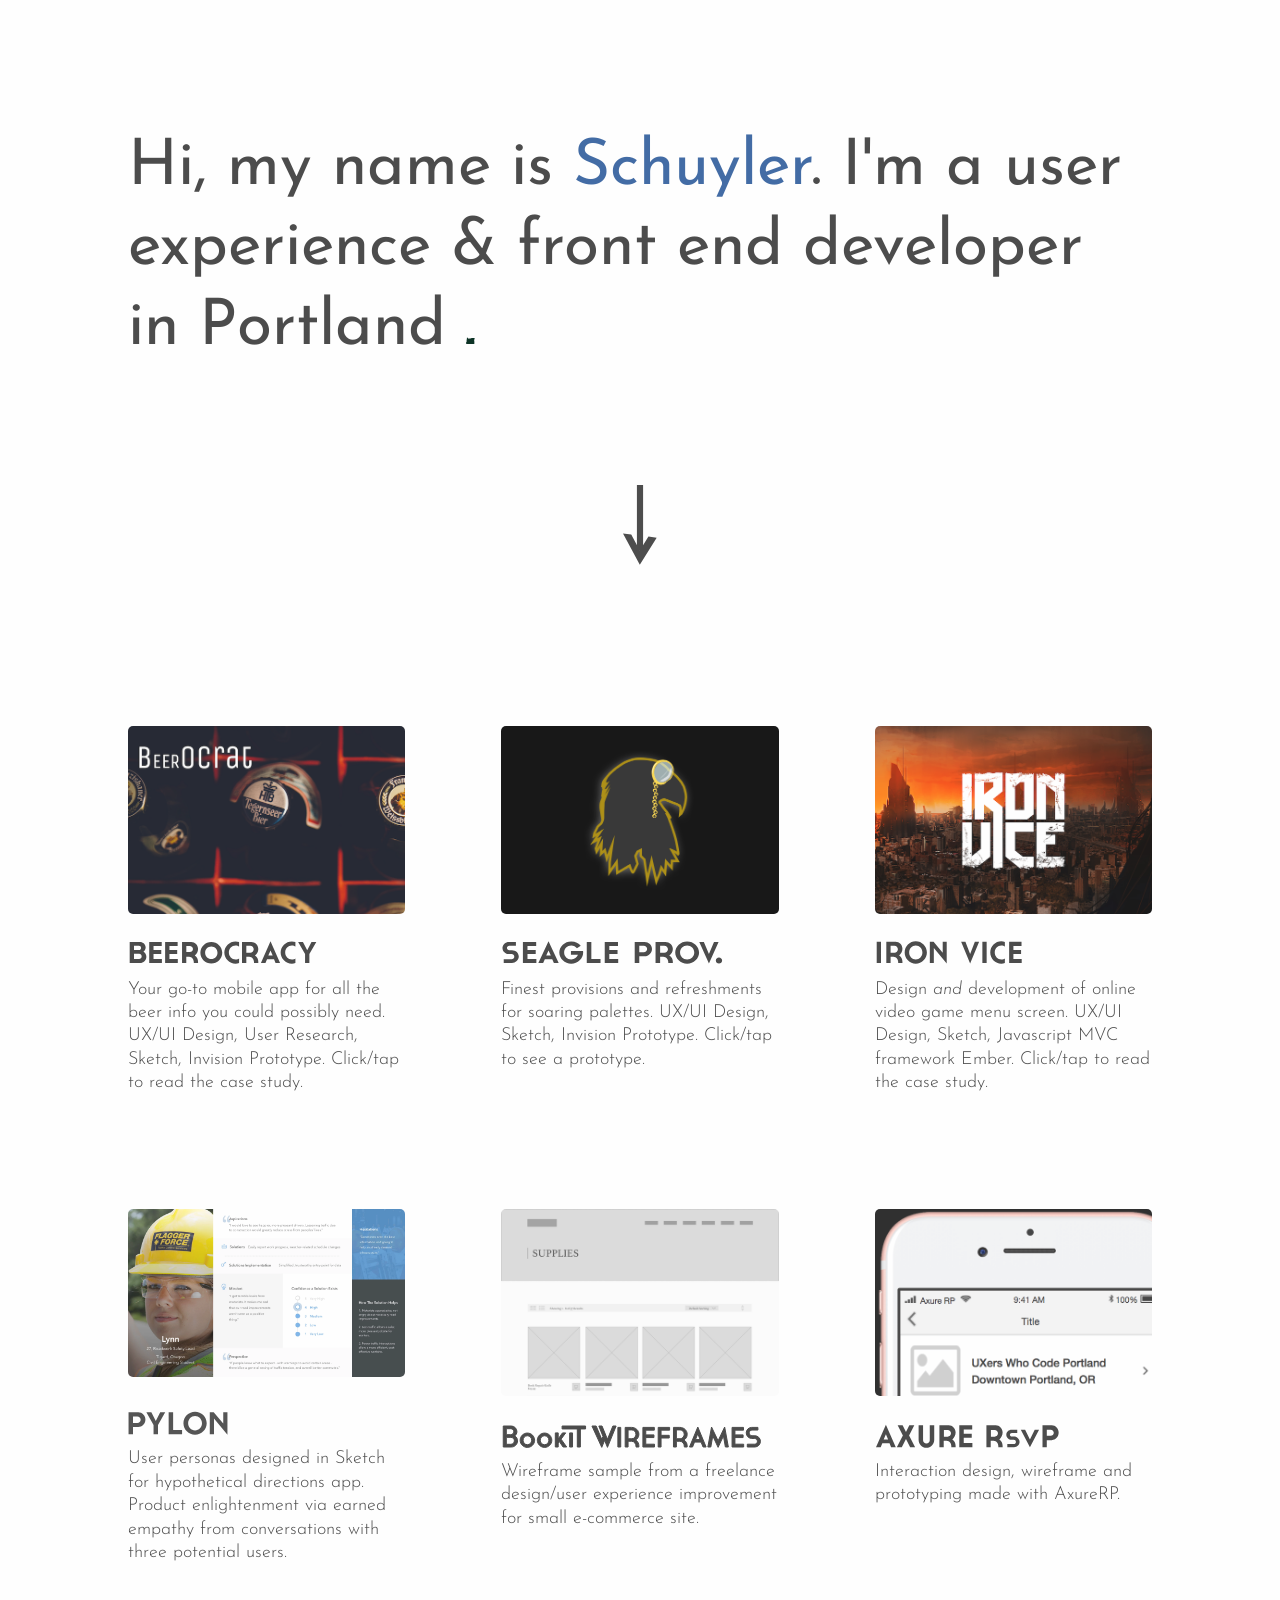
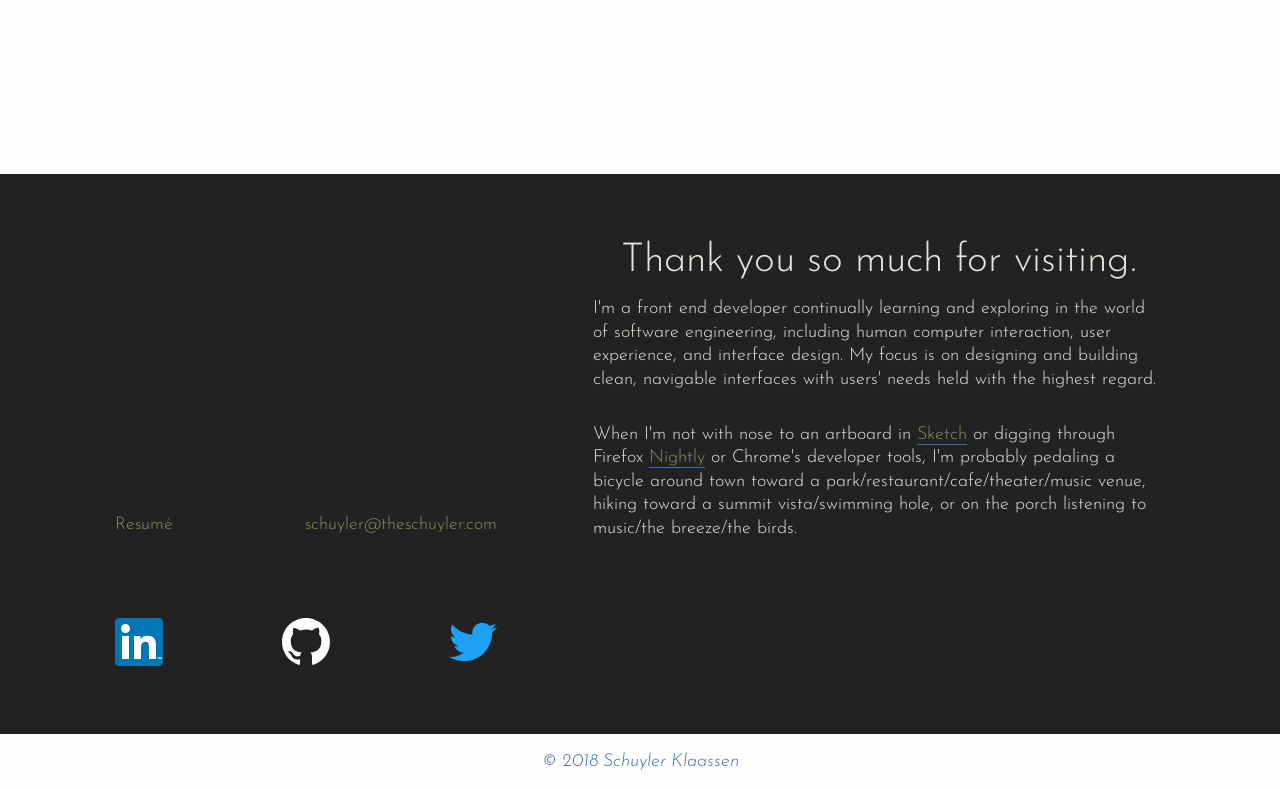
==== commit 8545698c: "© update" ====
--- a/index.html
+++ b/index.html
@@ -15,7 +15,6 @@
 </head>
 
 <body>
-    <!-- <div id="contain"> -->
     <main>
 
         <section id="intro">
@@ -179,10 +178,10 @@
                             <div class="logo twitter"></div>
                         </a>
     
-                        <a class="social" title="Medium bookmarked articles" href="https://medium.com/@schuylermk/has-recommended">
+                        <!-- <a class="social" title="Medium bookmarked articles" href="https://medium.com/@schuylermk/has-recommended">
                             <div class="logo medium"></div>
                         </a>
-    
+     -->
                     </div>
                 </article>
     
@@ -208,12 +207,10 @@
 
         <footer>
             <a href="#">
-                <i>&copy; 2017 Schuyler Klaassen</i>
+                <i>&copy; 2018 Schuyler Klaassen</i>
             </a>
         </footer>
-
     </main>
-    <!-- </div> -->
     <script src="scripts/script.js"></script>
 </body>
 
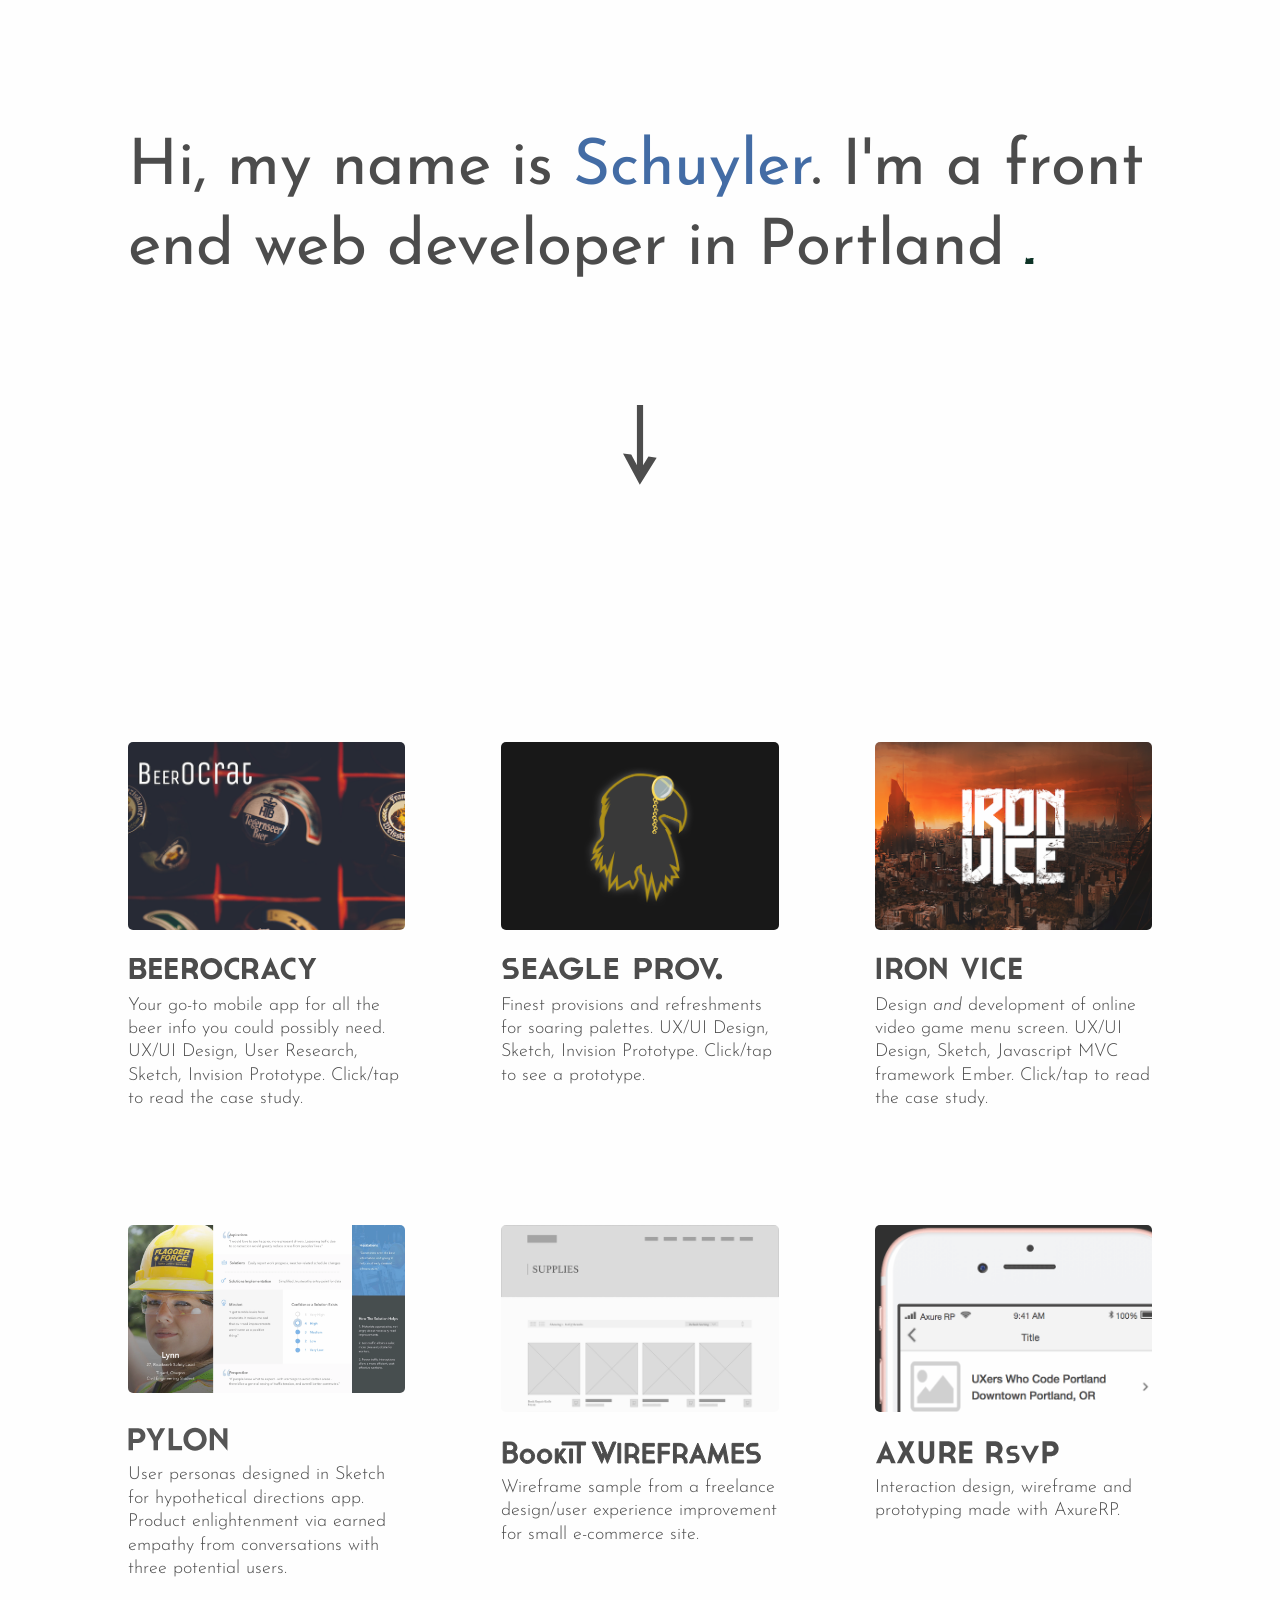
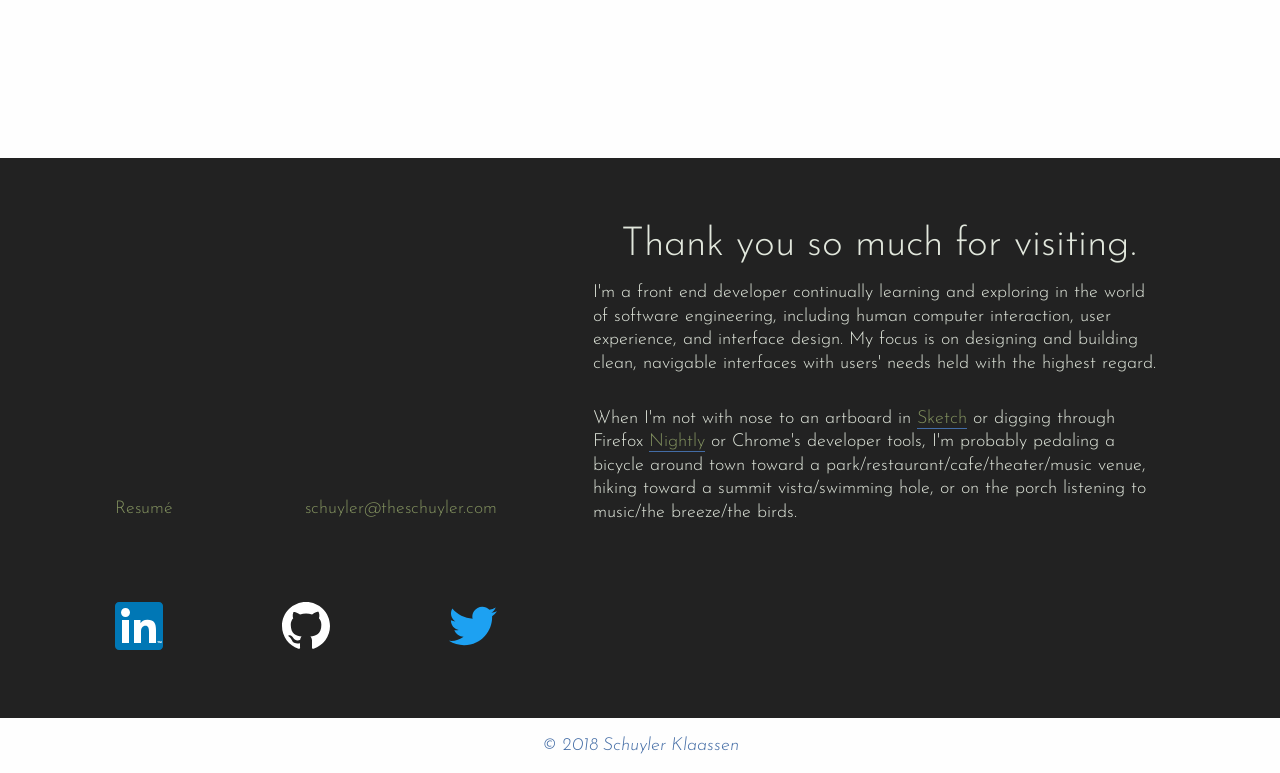
==== commit 965659cf: "intro edit" ====
--- a/index.html
+++ b/index.html
@@ -19,7 +19,7 @@
 
         <section id="intro">
 
-            <h1>Hi,&nbsp;my&nbsp;name is <abbr title='✌ SKY - LER ✌'>Schuyler</abbr>.<span id="dot" aria-hidden="true">.<br></span> I'm a user experience&nbsp;& front end developer in Portland<span class="period" aria-hidden="true" alt="Here be extraneous content in the form of the outline of Oregon as a period/full-stop">
+            <h1>Hi,&nbsp;my&nbsp;name is <abbr title='✌ SKY - LER ✌'>Schuyler</abbr>.<span id="dot" aria-hidden="true">.<br></span> I'm a front end web developer in Portland<span class="period" aria-hidden="true" alt="Here be extraneous content in the form of the outline of Oregon as a period/full-stop">
                     <svg width="9px" height="7px" viewBox="0 0 9 7" version="1.1" xmlns="http://www.w3.org/2000/svg" xmlns:xlink="http://www.w3.org/1999/xlink"><g id="Page-1" stroke="none" stroke-width="1" fill="none" fill-rule="evenodd"><g id="oregon" fill="#0D3326"><path d="M1.64315501,0.711478099 C1.67371301,0.683824098 1.68585701,0.683692098 1.73289302,0.710576099 C1.76281302,0.727648099 1.81979302,0.7588661 1.85948102,0.7799421 C1.90189702,0.802448101 1.93718502,0.841388101 1.94501702,0.874344102 C1.95236502,0.905210103 1.96576302,0.940344104 1.97478302,0.952444104 C2.01563702,1.0071361 2.02151102,1.12026011 1.98633302,1.17396211 C1.94686502,1.23419811 1.95852502,1.27597611 2.01218302,1.26653811 C2.05972502,1.25815611 2.07457502,1.31212211 2.02947502,1.32941411 C1.98514502,1.34644211 1.82029902,1.30004411 1.82029902,1.27056411 C1.82029902,1.25894811 1.78811302,1.25078611 1.74879902,1.25243611 C1.75955702,1.27093811 1.79739702,1.28939611 1.81444702,1.30644611 C1.83149702,1.32349611 1.85959102,1.33744411 1.87686102,1.33744411 C1.89773902,1.33744411 1.90829902,1.36177611 1.90829902,1.40986811 C1.90829902,1.46662811 1.92968302,1.50328012 2.00729902,1.57944412 C2.06174902,1.63288212 2.10581502,1.66711412 2.10522102,1.65552012 C2.10462702,1.64392612 2.06509302,1.59484412 2.01737502,1.54644412 C1.91395302,1.44154811 1.90053302,1.35944411 1.98677302,1.35944411 C2.03950702,1.35944411 2.04280702,1.36553811 2.03627302,1.45118411 L2.02929902,1.54292412 L2.12352502,1.54813812 C2.17535702,1.55099812 2.24184103,1.56912612 2.27125503,1.58839812 C2.30069103,1.60767012 2.36411703,1.62344412 2.41223103,1.62344412 C2.46034503,1.62344412 2.50581903,1.63334412 2.51329903,1.64544412 C2.53268103,1.67679412 2.62688503,1.67263612 2.70797704,1.63684212 C2.79397504,1.59889212 2.96152704,1.53544412 2.97573904,1.53544412 C2.98154704,1.53544412 2.98629904,1.56903812 2.98629904,1.61009012 C2.98629904,1.65829212 2.99879504,1.68953212 3.02158704,1.69826612 C3.04171704,1.70601012 3.05146304,1.72589812 3.04426904,1.74462012 C3.03731704,1.76274812 3.04378504,1.77744412 3.05870104,1.77744412 C3.07355104,1.77744412 3.09808104,1.79724412 3.11319505,1.82144412 C3.12830905,1.84564412 3.15297105,1.86513612 3.16797505,1.86478412 C3.18300105,1.86441012 3.17798505,1.85402612 3.15679905,1.84168412 C3.13561305,1.82934212 3.11829905,1.80727612 3.11829905,1.79262412 C3.11829905,1.77797212 3.09495704,1.74081412 3.06642304,1.71005812 C2.94914104,1.58358012 2.99490104,1.41605011 3.14366505,1.42724811 C3.18416705,1.43030611 3.25896705,1.42540011 3.30987505,1.41633611 C3.46429305,1.38890211 3.49229905,1.40909811 3.49229905,1.54791812 C3.49229905,1.61365412 3.48239905,1.66744412 3.47029905,1.66744412 C3.45725305,1.66744412 3.44829905,1.74811812 3.44829905,1.86544412 L3.44829905,2.06344413 L3.33898105,2.06344413 C3.24499705,2.06344413 3.23135705,2.05805413 3.24165305,2.02494413 C3.21509905,2.04639413 3.21003905,2.07367413 3.21749705,2.08577413 C3.22497705,2.09787413 3.21560505,2.11369213 3.19668505,2.12095213 C3.17778705,2.12821213 3.16229905,2.14845213 3.16229905,2.16594213 C3.16229905,2.18701813 3.17934905,2.17931813 3.21294305,2.14306213 C3.24924305,2.10390213 3.29137305,2.08641213 3.36144305,2.08141813 L3.45929905,2.07444413 L3.46565705,1.88194412 C3.46915505,1.77608012 3.48151905,1.68944412 3.49315705,1.68944412 C3.50479505,1.68944412 3.51429905,1.63519212 3.51429905,1.56886212 C3.51429905,1.40021011 3.69841706,1.37389811 3.74094306,1.53647812 C3.75546306,1.59202812 3.81046306,1.59128012 3.86695906,1.53478412 C3.89718706,1.50455612 3.93095706,1.49329212 3.97145906,1.49998012 C4.00437106,1.50539212 4.03873507,1.51065012 4.04779907,1.51164012 C4.05686307,1.51263012 4.06429907,1.54345212 4.06429907,1.58012612 C4.06429907,1.62036412 4.07796107,1.65206612 4.09875107,1.66005212 C4.12510707,1.67017212 4.13047507,1.69448212 4.12158707,1.76384812 L4.11001507,1.85444412 L4.13419307,1.76835812 C4.15489507,1.69465812 4.15295907,1.67833412 4.12068507,1.65475012 C4.01603106,1.57821212 4.24135507,1.35359211 4.38054907,1.39567811 C4.41115107,1.40494011 4.41715707,1.40043011 4.40382507,1.37829811 C4.46524907,1.41286011 4.47343307,1.43615811 4.43488907,1.41235411 C4.44971707,1.46172211 4.81713908,1.39286211 4.86985108,1.33462811 C4.89035508,1.31196811 4.92108908,1.29344411 4.93816108,1.29344411 C4.95523308,1.29344411 4.99080709,1.28134411 5.01725109,1.26656011 C5.08118309,1.23078811 5.24882309,1.18562211 5.32219309,1.18441211 C5.35585309,1.18386211 5.39829109,1.16221411 5.4211931,1.13394411 C5.4476591,1.10127411 5.4874791,1.08343211 5.5382991,1.08149611 C5.5806491,1.07986811 5.6845991,1.07304811 5.7692991,1.06633811 C5.8539991,1.05962811 5.93429911,1.05353411 5.94771911,1.05278611 C5.96116111,1.05203811 6.00793311,1.02715611 6.05166911,0.997478105 C6.12840511,0.945404104 6.14886511,0.942984104 6.63774912,0.928090103 L7.14429913,0.912668103 L7.14729113,0.965556104 C7.17193113,0.907322103 7.22275113,0.901184103 7.80346315,0.893066103 C8.27373516,0.886466102 8.27573716,0.886642102 8.30042116,0.935790103 C8.31406116,0.962938104 8.34164916,1.0033081 8.36175716,1.02552811 C8.38184316,1.04772611 8.39829916,1.07751411 8.39829916,1.09168211 C8.39829916,1.11542011 8.40764916,1.11953411 8.47780716,1.12661811 C8.49129316,1.12798211 8.51604316,1.14025811 8.53280716,1.15389811 C8.54959316,1.16753811 8.58204316,1.18225611 8.60494516,1.18656811 C8.64456716,1.19407011 8.66568717,1.21954611 8.69356117,1.29344411 C8.70042517,1.31159411 8.71826717,1.34353811 8.73320517,1.36441611 C8.75533717,1.39532611 8.75331317,1.41437811 8.72235917,1.46680411 C8.70141517,1.50224612 8.68429917,1.54516812 8.68429917,1.56221812 C8.68429917,1.57926812 8.66126517,1.64207812 8.63310516,1.70183012 C8.60494516,1.76156012 8.56950316,1.86984412 8.55436716,1.94244413 C8.50110516,2.19775413 8.42185412,2.24378046 8.42968612,2.29209246 C8.44557012,2.38994847 8.33997716,2.65885214 8.26240516,2.69420614 C8.22430116,2.71156414 8.19715316,2.76011814 8.15856515,2.87990815 C8.12983315,2.96911815 8.09164115,3.06453215 8.07366715,3.09194415 C8.03582715,3.14969415 8.01846915,3.31124015 8.04812515,3.32956616 C8.08143315,3.35015816 8.07087315,3.40544416 8.03360515,3.40544416 C7.94417515,3.40544416 8.13498115,3.51746816 8.23193516,3.52189016 C8.29868316,3.52492616 8.33203516,3.53627816 8.33214516,3.55601216 C8.33223316,3.57227016 8.35141716,3.59055216 8.37478116,3.59666816 C8.42095916,3.60874616 8.41332516,3.66673816 8.36144916,3.69804416 C8.32649116,3.71914216 8.32286116,3.79301817 8.35579516,3.81336817 C8.36873116,3.82135417 8.37233916,3.84421217 8.36382516,3.86416617 C8.35531116,3.88412017 8.34961316,3.92317017 8.35115316,3.95095617 C8.35271516,3.97874217 8.34021916,4.02329217 8.32338916,4.04995617 C8.29707716,4.09169017 8.30204916,4.28964618 8.35907316,5.4691102 C8.39550516,6.22296222 8.42007916,6.84499023 8.41367716,6.85139223 C8.40727516,6.85779423 8.22546716,6.87165423 8.00966915,6.88217023 C7.79387115,6.89270823 7.51088514,6.90692023 7.38079914,6.91376223 L7.14429913,6.92623623 L7.14302313,6.74434023 C7.14234113,6.64428423 7.13398113,6.52284422 7.12447713,6.47444422 C7.11424713,6.42230422 7.11156313,6.49525622 7.11787713,6.65345823 L7.12854713,6.92049423 L6.75692312,6.93387023 C6.55252112,6.94124023 6.26403511,6.95164623 6.11579911,6.95701423 C5.91694111,6.96418623 5.8462111,6.95989623 5.8459691,6.94060223 C5.8179851,6.95730023 5.5662171,6.96693623 4.96079909,6.97274423 L4.10829907,6.98095023 L2.52429903,6.94286823 L2.52033903,6.84065623 L2.51637903,6.73844423 L2.50812903,6.84294423 L2.49987903,6.94744423 L2.08616902,6.94744423 C1.85862302,6.94744423 1.62683101,6.94119623 1.57106101,6.93354023 L1.46968501,6.91965823 L1.46268901,6.67504023 L1.45571501,6.43044422 L1.45100701,6.68967023 L1.44629901,6.94891823 L1.121799,6.93422223 C0.940100998,6.92599423 0.783328995,6.90872423 0.765574994,6.89499623 C0.767598994,6.92645623 0.737040994,6.92966823 0.56799299,6.92036223 C0.330238985,6.90727223 0.228180983,6.84103023 0.207984982,6.68665623 C0.202220982,6.64254623 0.184664982,6.54447023 0.168978981,6.46874622 C0.142446981,6.34061822 0.143348981,6.32891422 0.182046982,6.30062222 C0.217136982,6.27497022 0.219094982,6.26474022 0.194652982,6.23528222 C0.173554981,6.20985022 0.171464981,6.18378022 0.186974982,6.13929622 C0.216432982,6.05477221 0.195620982,5.94004221 0.13272298,5.84029421 C0.0452949786,5.70165021 0.0393989784,5.66889221 0.0854229794,5.5779442 C0.163258981,5.4241862 0.452448987,5.4995142 0.438896987,5.67001421 C0.437400987,5.68895621 0.441316987,5.75570421 0.447608987,5.81833821 L0.459070988,5.93223221 L0.540184989,5.92068221 C0.58997099,5.91357621 0.643848992,5.88524021 0.679686992,5.84729021 C0.711784993,5.81330021 0.756334994,5.78078421 0.778686994,5.77502021 C0.806230995,5.76791421 0.799850995,5.76373421 0.758798994,5.76199621 C0.720694993,5.76039021 0.698298993,5.77073021 0.698298993,5.78991421 C0.698298993,5.82764421 0.618790991,5.88099421 0.540778989,5.89562421 C0.478672988,5.90726221 0.433902987,5.77744021 0.468706988,5.68669021 C0.498076988,5.6101742 0.354922985,5.4734442 0.245450983,5.4734442 C0.13300898,5.4734442 0.136242981,5.4842902 0.189680982,5.2860042 C0.212450982,5.2015462 0.237376983,5.10520819 0.245098983,5.07194419 C0.254558983,5.03117819 0.273258983,5.01144419 0.302452984,5.01144419 C0.336178985,5.01144419 0.348982985,4.99140219 0.360246985,4.92091419 C0.371356986,4.85150419 0.379364986,4.83867819 0.394610986,4.86591419 C0.431196987,4.93132019 0.507624989,4.91112419 0.489122988,4.84094419 C0.480366988,4.80765819 0.471852988,4.76275619 0.470246988,4.74110819 C0.468618988,4.71948219 0.455154987,4.69429218 0.440326987,4.68514018 C0.400088986,4.66032418 0.447036987,4.50621418 0.495832988,4.50289218 C0.463954988,4.48221218 0.461006988,4.47176218 0.479772988,4.43671618 C0.504082988,4.39126418 0.679598992,4.39498218 0.730198993,4.44201818 C0.760954994,4.47059618 0.786298995,4.46569018 0.786298995,4.43112818 C0.786298995,4.39168218 0.740076994,4.35419418 0.680148992,4.34504218 C0.493258988,4.31653018 0.474800988,4.14924217 0.656366992,4.12953017 L0.775298994,4.11661617 L0.658258992,4.11303017 C0.543704989,4.10951017 0.479222988,4.01114817 0.59080699,4.01011417 C0.627722991,4.00976217 0.698298993,3.96083417 0.698298993,3.93557817 C0.698298993,3.92761417 0.670490992,3.91058617 0.636522991,3.89778217 L0.57474699,3.87446217 L0.59564699,3.69494216 L0.616546991,3.51544416 L0.706922993,3.51159416 L0.797298995,3.50776616 L0.701598993,3.49923016 C0.615490991,3.49155216 0.607174991,3.48587616 0.618790991,3.44258016 C0.625896991,3.41609216 0.631836991,3.37713016 0.631990991,3.35594416 C0.632166991,3.33478016 0.639734991,3.31861016 0.648798992,3.32004016 C0.745774994,3.33535216 0.765860994,3.29700615 0.696956993,3.22810215 C0.640284991,3.17143015 0.647698992,3.08644415 0.709298993,3.08644415 C0.760932994,3.08644415 0.808298995,3.05949415 0.808298995,3.03014615 C0.808298995,3.01875015 0.793448995,3.00944415 0.775298994,3.00944415 C0.757148994,3.00944415 0.742298994,2.99884015 0.742298994,2.98588215 C0.742298994,2.97290215 0.729054993,2.94905415 0.712862993,2.93286215 C0.674802992,2.89482415 0.686682992,2.66745414 0.730154993,2.60108014 C0.747468994,2.57465814 0.756136994,2.53200014 0.749404994,2.50628214 C0.725688993,2.41555414 0.796550995,2.34944413 0.917550997,2.34944413 L1.025769,2.34944413 L1.034195,2.44294414 C1.041499,2.52403614 1.043127,2.51965814 1.046449,2.40994414 C1.049419,2.31252813 1.042995,2.28344413 1.018509,2.28344413 C0.996398999,2.28344413 0.984188999,2.25161013 0.978468999,2.17894413 L0.970218999,2.07444413 L0.966258999,2.18833813 C0.963068998,2.28034213 0.969690999,2.30414613 1.000799,2.31228613 C1.021963,2.31780813 0.976752999,2.32348413 0.900324997,2.32489213 C0.751692994,2.32762013 0.732772993,2.29552213 0.822532995,2.19302413 C0.844906996,2.16746013 0.847854996,2.14262213 0.833114996,2.10385813 C0.820112995,2.06962613 0.820772995,2.03570213 0.834940996,2.01038013 C0.849768996,1.98387013 0.849878996,1.95463213 0.835248996,1.92253412 C0.819408995,1.88775212 0.821542995,1.86317812 0.842970996,1.83389612 C0.863848996,1.80531812 0.866202996,1.78142612 0.850934996,1.75289212 C0.834346996,1.72189412 0.836282996,1.71511812 0.859272996,1.72394012 C0.902040997,1.74035212 0.948790998,1.67620012 0.928286998,1.62923012 C0.918980997,1.60789012 0.913348997,1.57808012 0.915790997,1.56294412 C0.918232997,1.54780812 0.903866997,1.53544412 0.883868997,1.53544412 C0.839186996,1.53544412 0.859250996,1.42487211 0.909058997,1.39684411 C0.953828998,1.37163211 0.947580998,1.32087811 0.896298997,1.29344411 C0.837756996,1.26211611 0.840462996,1.22817011 0.901798997,1.22445211 L0.951298998,1.22146011 L0.901446997,1.21186811 C0.843894996,1.20082411 0.834170996,1.01437411 0.886750997,0.930444103 C0.905626997,0.900326103 0.909102997,0.853488102 0.897794997,0.7819441 C0.878610997,0.660570097 0.879358997,0.659954097 0.957590998,0.732510099 C1.044117,0.812722101 1.105475,0.7558521 1.040707,0.655444097 C1.096103,0.690820098 1.192441,0.683252098 1.251357,0.634170097 C1.31704901,0.579456096 1.30523501,0.576684096 1.38986901,0.666444098 C1.46983901,0.751232099 1.57799101,0.7704601 1.64315501,0.711478099 Z"id="Shape"></path></g></g></svg></span>
             </h1>
             <div class="chevron hop">
--- a/styles/css/new_home.css
+++ b/styles/css/new_home.css
@@ -421,58 +421,56 @@
   25% {
     transform: translateY(3.5rem); } }
     body main #work {
-      display: grid;
-      grid-gap: 6rem;
-      grid-template-columns: repeat(auto-fit, minmax(240px, 1fr));
-      margin: 8rem auto 0;
       max-width: 88vw; }
-      body main #work .tile .project {
-        display: flex;
-        flex-direction: column;
-        justify-content: flex-start; }
-        body main #work .tile .project .card {
-          border-radius: 4px;
-          margin-bottom: 1rem;
-          opacity: 1;
-          transition: all ease-out .3s;
-          width: 100%; }
-        body main #work .tile .project .svg-title {
-          background-repeat: no-repeat;
-          height: 3rem;
-          max-width: 96%;
-          transition: .25s; }
-        body main #work .tile .project .axure {
-          background-image: url("../../img/regular_axure.svg"); }
-        body main #work .tile .project .beer {
-          background-image: url("../../img/regular_beerocracy.svg"); }
-        body main #work .tile .project .seagle {
-          background-image: url("../../img/regular_seagle.svg"); }
-        body main #work .tile .project .ironvice {
-          background-image: url("../../img/regular_ironvice.svg"); }
-        body main #work .tile .project .pylon {
-          background-image: url("../../img/regular_pylon.svg"); }
-        body main #work .tile .project .wireframe {
-          background-image: url("../../img/bookit_reg.svg"); }
-        body main #work .tile .project .desc {
-          margin-top: 0; }
-      body main #work .tile .link {
-        color: var(--color-impact-dim);
-        display: inline-block;
-        font-family: var(--disp-sans);
-        transition: ease-in .2s; }
-        body main #work .tile .link:hover {
-          color: var(--color-impact);
-          transition: linear .2s; }
-        body main #work .tile .link::after {
-          background: var(--color-impact);
-          content: '';
-          display: block;
-          height: 1.5px;
-          width: 0;
-          transition: width ease-out .2s; }
-        body main #work .tile .link:hover::after {
-          transition: width ease-out .2s;
-          width: 100%; }
+      body main #work .tile {
+        margin-top: 6rem; }
+        body main #work .tile .project {
+          display: flex;
+          flex-direction: column;
+          justify-content: flex-start; }
+          body main #work .tile .project .card {
+            border-radius: 4px;
+            margin-bottom: 1rem;
+            opacity: 1;
+            transition: all ease-out .3s;
+            width: 100%; }
+          body main #work .tile .project .svg-title {
+            background-repeat: no-repeat;
+            height: 3rem;
+            max-width: 96%;
+            transition: .25s; }
+          body main #work .tile .project .axure {
+            background-image: url("../../img/regular_axure.svg"); }
+          body main #work .tile .project .beer {
+            background-image: url("../../img/regular_beerocracy.svg"); }
+          body main #work .tile .project .seagle {
+            background-image: url("../../img/regular_seagle.svg"); }
+          body main #work .tile .project .ironvice {
+            background-image: url("../../img/regular_ironvice.svg"); }
+          body main #work .tile .project .pylon {
+            background-image: url("../../img/regular_pylon.svg"); }
+          body main #work .tile .project .wireframe {
+            background-image: url("../../img/bookit_reg.svg"); }
+          body main #work .tile .project .desc {
+            margin-top: 0; }
+        body main #work .tile .link {
+          color: var(--color-impact-dim);
+          display: inline-block;
+          font-family: var(--disp-sans);
+          transition: ease-in .2s; }
+          body main #work .tile .link:hover {
+            color: var(--color-impact);
+            transition: linear .2s; }
+          body main #work .tile .link::after {
+            background: var(--color-impact);
+            content: '';
+            display: block;
+            height: 1.5px;
+            width: 0;
+            transition: width ease-out .2s; }
+          body main #work .tile .link:hover::after {
+            transition: width ease-out .2s;
+            width: 100%; }
       body main #work .modal-overlay {
         justify-content: center;
         background: rgba(0, 0, 0, 0.8);
@@ -535,7 +533,6 @@
         z-index: 2; }
     body main #info {
       background-color: #222;
-      grid-row: 4;
       margin-top: 10vw;
       width: 100%; }
       body main #info .info-container {
@@ -673,37 +670,47 @@
           body main #intro .chevron img {
             height: 5rem; }
       body main #work {
-        align-self: center;
-        grid-gap: 6rem;
-        margin: 0 0 15vw;
+        display: flex;
+        flex-flow: wrap;
+        justify-content: space-between;
         max-width: 80vw; }
-        body main #work .tile .project .card {
-          border-radius: 5px;
-          opacity: .9;
-          transition: all ease-out .3s; }
-        body main #work .tile .project:hover .card {
-          box-shadow: 0 0.3rem 1.5rem 0rem var(--color-green-dark);
-          opacity: 1;
-          transform: translateY(-0.3rem);
-          transition: opacity linear .2s box-shadow ease-in-out .2s; }
-        body main #work .tile .project:hover .svg-title {
-          transition: all ease-out .15s; }
-        body main #work .tile .project:hover .beer {
-          background-image: url("../../img/outline_beerocracy.svg"); }
-        body main #work .tile .project:hover .seagle {
-          background-image: url("../../img/outline_seagle.svg"); }
-        body main #work .tile .project:hover .ironvice {
-          background-image: url("../../img/outline_ironvice.svg"); }
-        body main #work .tile .project:hover .pylon {
-          background-image: url("../../img/outline_pylon.svg"); }
-        body main #work .tile .project:hover .axure {
-          background-image: url("../../img/outline_axure.svg"); }
-        body main #work .tile .project:hover .wireframe {
-          background-image: url("../../img/bookit_outline.svg"); }
+        body main #work .tile {
+          margin-top: 6rem;
+          width: 290px; }
+          body main #work .tile .project .card {
+            border-radius: 5px;
+            opacity: .9;
+            transition: all ease-out .3s; }
+          body main #work .tile .project:hover .card {
+            box-shadow: 0 0.3rem 1.5rem 0rem var(--color-green-dark);
+            opacity: 1;
+            transform: translateY(-0.3rem);
+            transition: opacity linear .2s box-shadow ease-in-out .2s; }
+          body main #work .tile .project:hover .svg-title {
+            transition: all ease-out .15s; }
+          body main #work .tile .project:hover .beer {
+            background-image: url("../../img/outline_beerocracy.svg"); }
+          body main #work .tile .project:hover .seagle {
+            background-image: url("../../img/outline_seagle.svg"); }
+          body main #work .tile .project:hover .ironvice {
+            background-image: url("../../img/outline_ironvice.svg"); }
+          body main #work .tile .project:hover .pylon {
+            background-image: url("../../img/outline_pylon.svg"); }
+          body main #work .tile .project:hover .axure {
+            background-image: url("../../img/outline_axure.svg"); }
+          body main #work .tile .project:hover .wireframe {
+            background-image: url("../../img/bookit_outline.svg"); }
+      @supports (display: grid) {
+        body main #work {
+          display: grid;
+          grid-column-gap: 6rem;
+          grid-template-columns: repeat(auto-fit, minmax(240px, 1fr)); }
+          body main #work .tile {
+            width: auto; } }
       body main #info {
         display: flex;
         justify-content: center;
-        margin: 0;
+        margin-top: 10rem;
         width: 100vw; }
         body main #info .info-container {
           align-items: flex-start;
